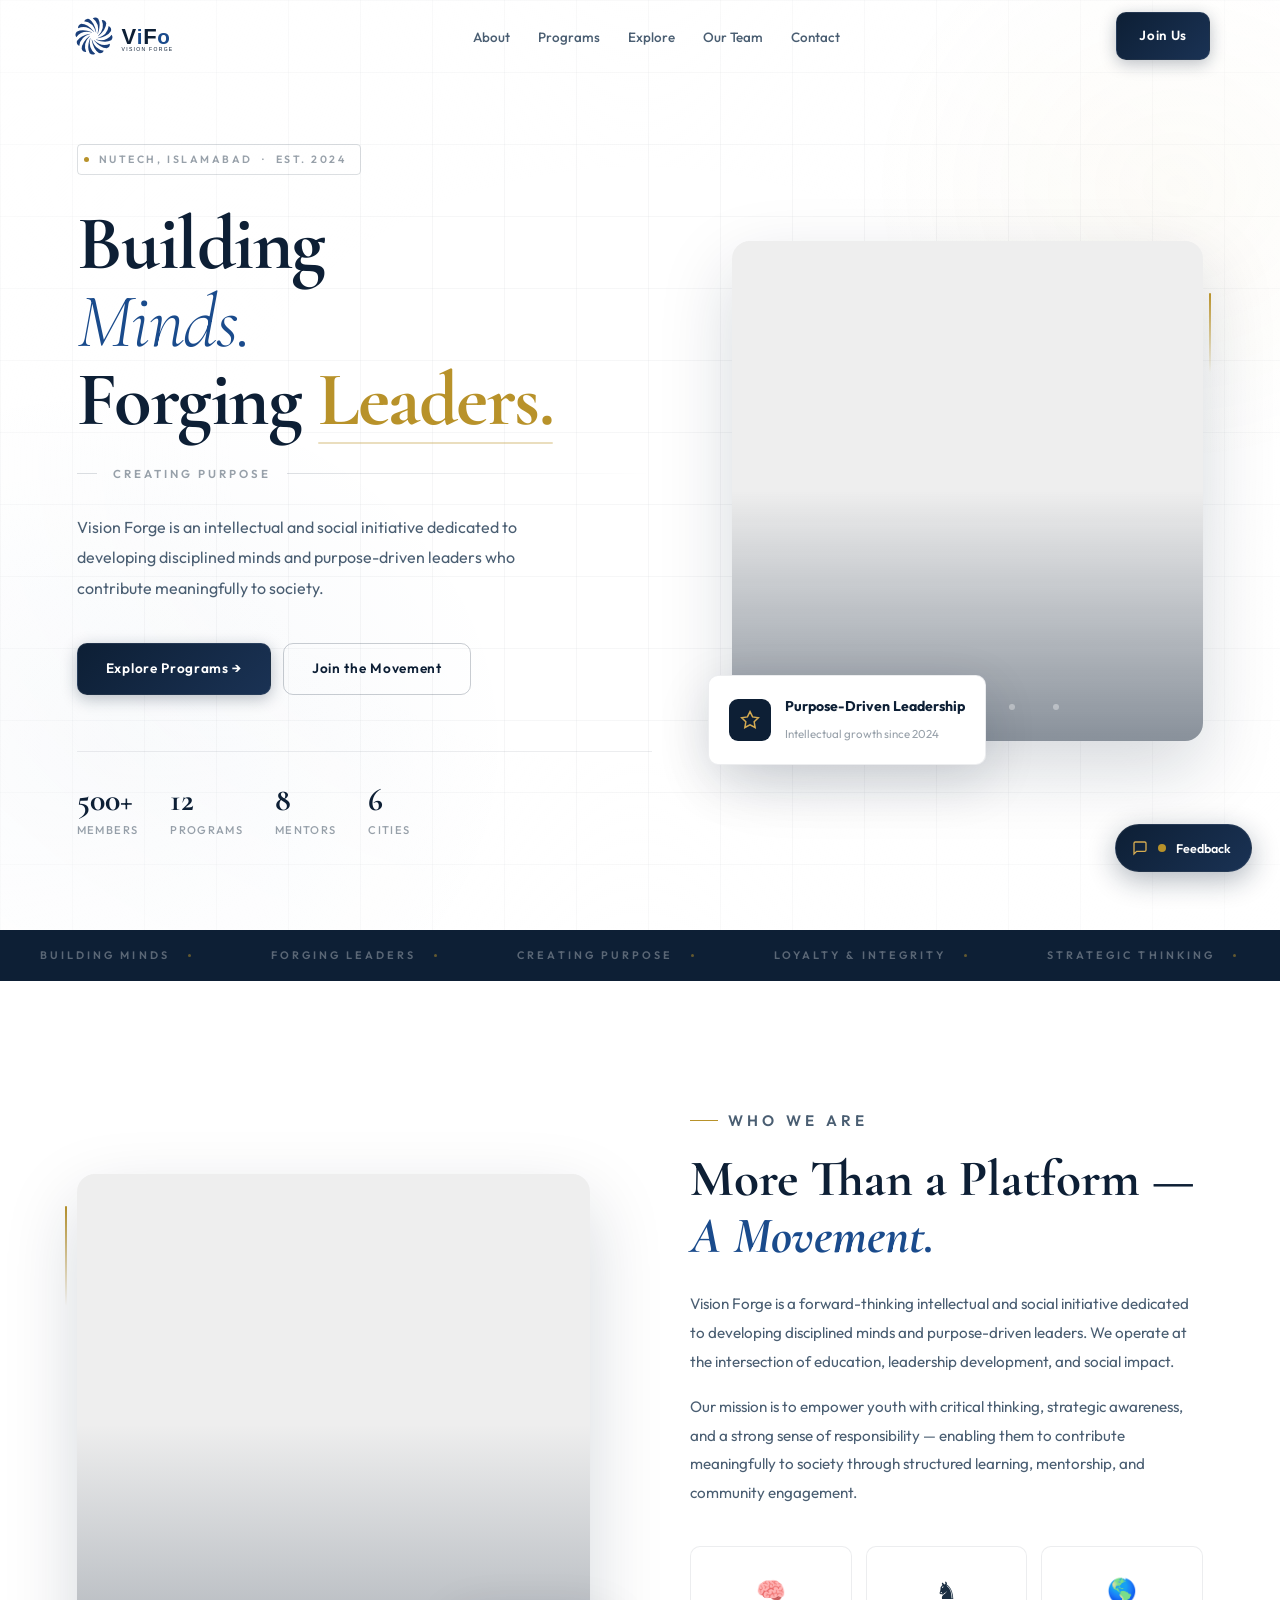
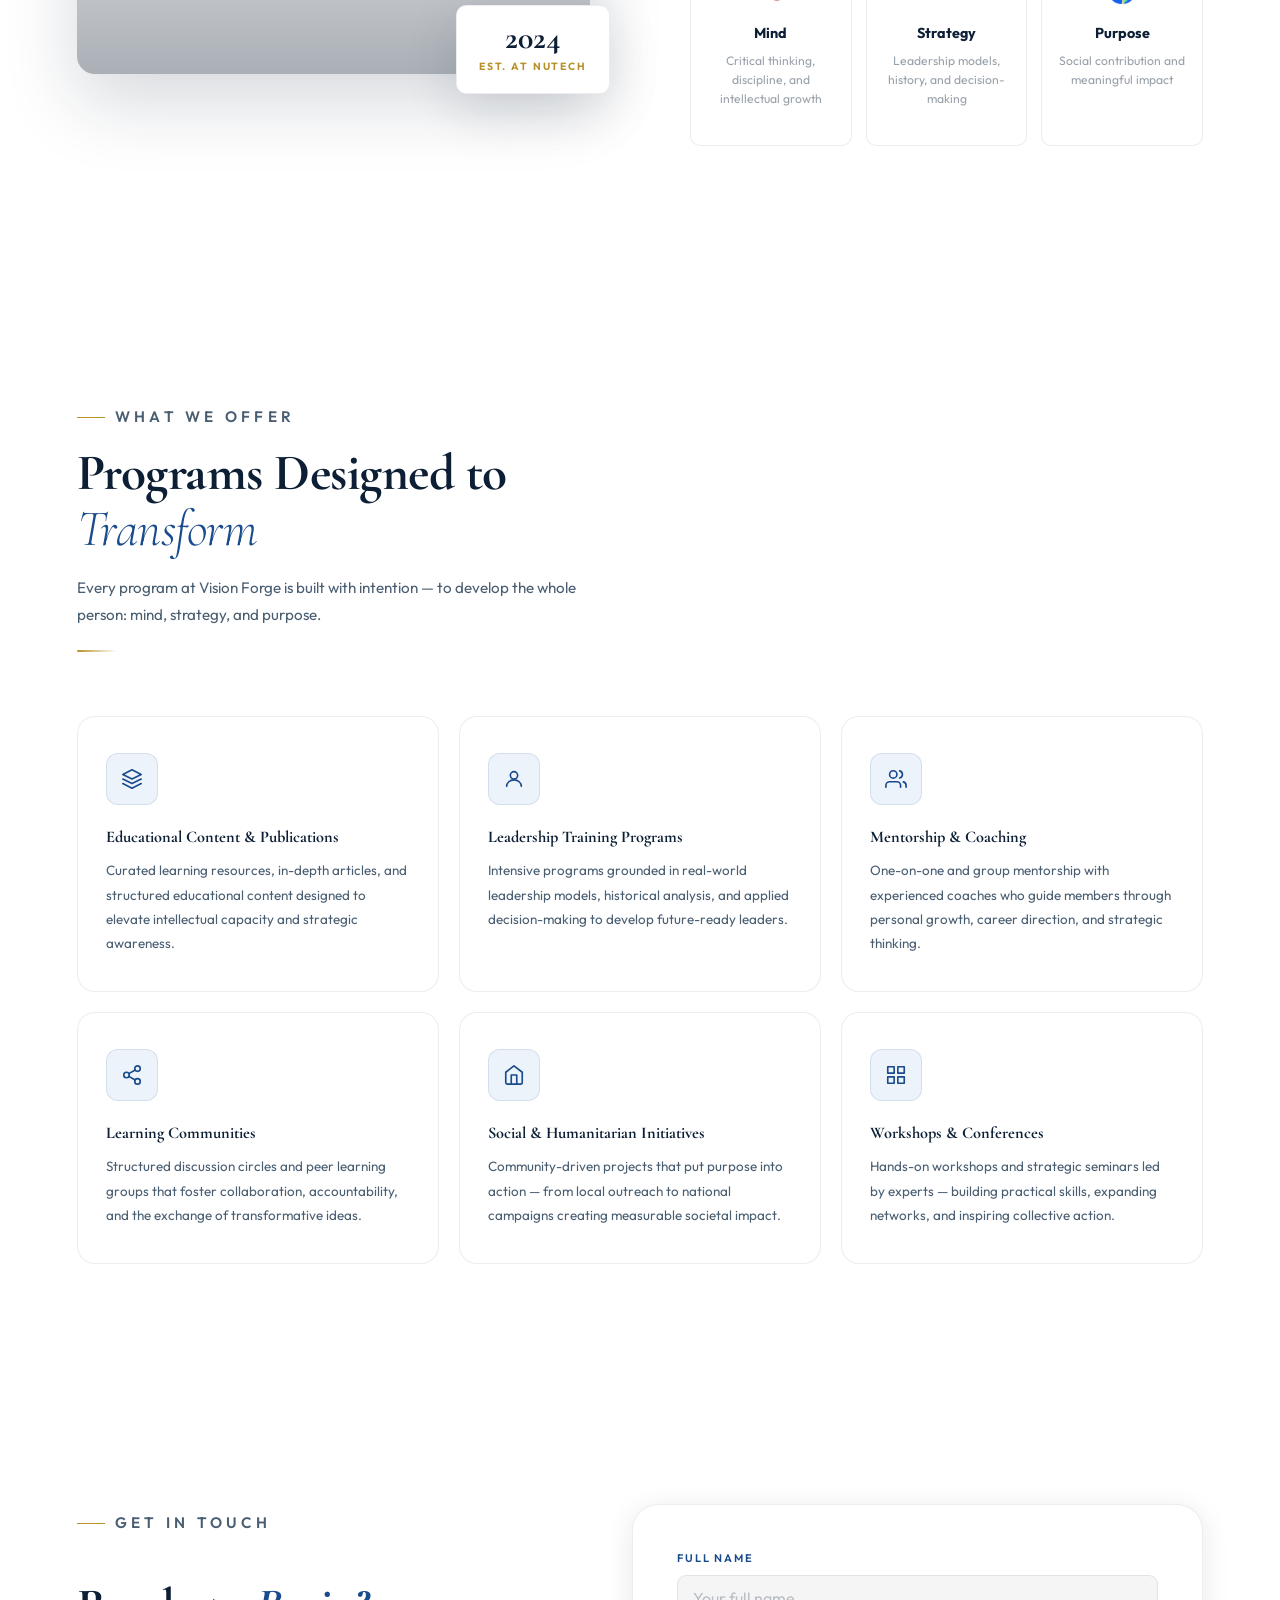
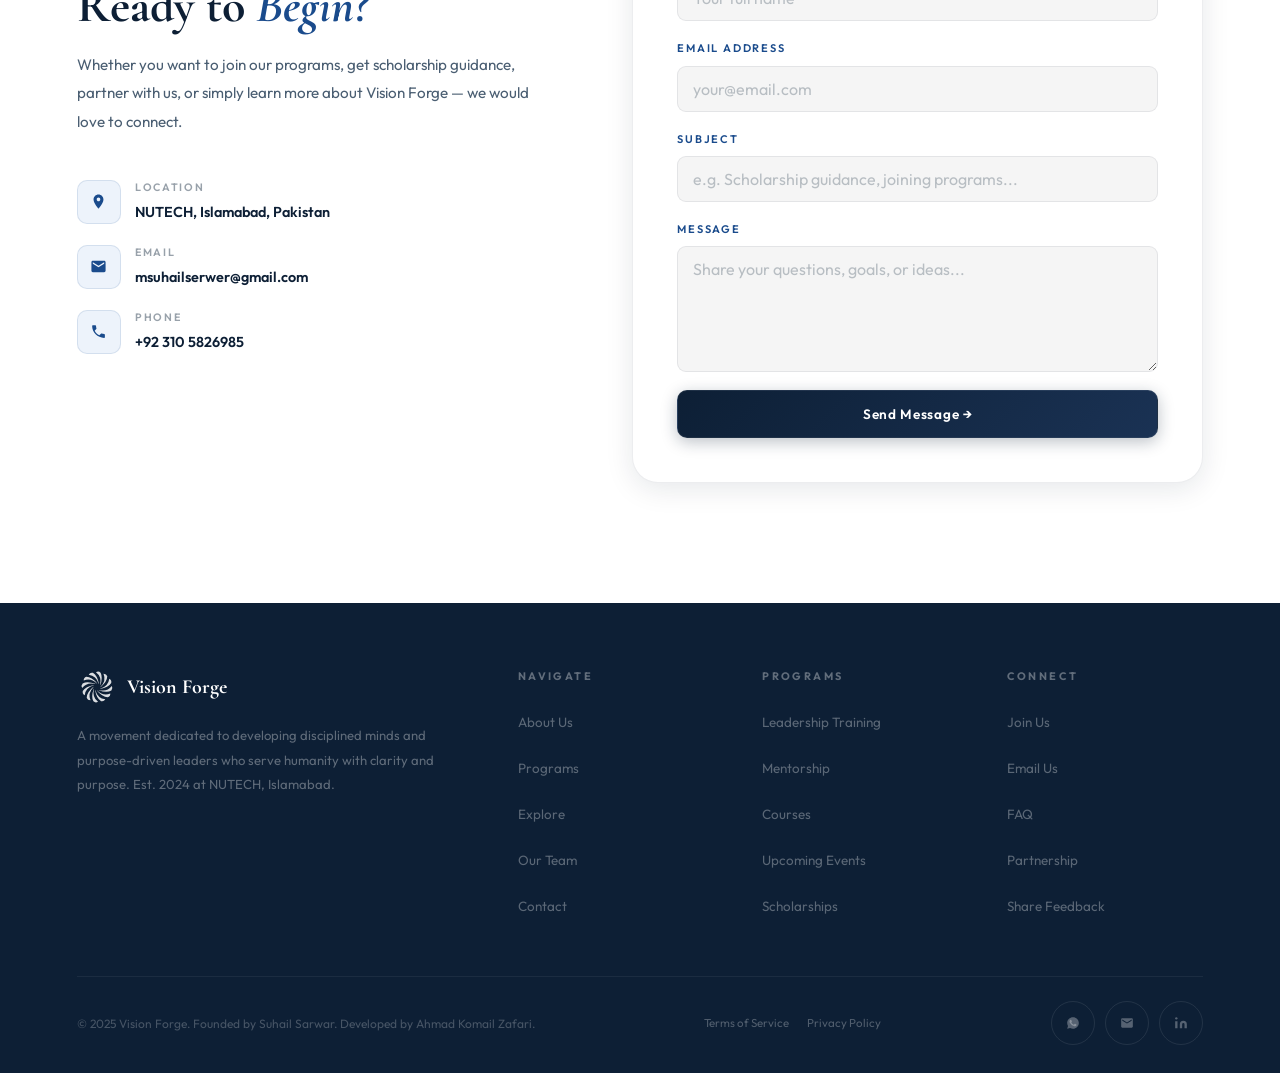
==== index.html @ d93ea4c4 "Update index.html" ====
<!DOCTYPE html>
<html lang="en">
<head>
  <meta charset="UTF-8"/>
  <meta name="color-scheme" content="light"/>
  <meta name="viewport" content="width=device-width, initial-scale=1.0, viewport-fit=cover"/>
  <title>Vision Forge — Building Minds • Forging Leaders • Creating Purpose</title>
  <meta name="description" content="Vision Forge is a forward-thinking intellectual and social initiative dedicated to developing disciplined minds and purpose-driven leaders."/>
  <link rel="preconnect" href="https://fonts.googleapis.com"/>
  <link rel="preconnect" href="https://fonts.gstatic.com" crossorigin/>
  <link rel="preconnect" href="https://images.unsplash.com"/>
  <!-- Async fonts: no longer render-blocking -->
  <link rel="preload" as="style" onload="this.onload=null;this.rel='stylesheet'" href="https://fonts.googleapis.com/css2?family=Cormorant+Garamond:ital,wght@0,300;0,400;0,600;0,700;1,300;1,400;1,600;1,700&family=Outfit:wght@300;400;500;600;700&family=Dancing+Script:wght@500;600;700&display=swap"/>
  <noscript><link rel="stylesheet" href="https://fonts.googleapis.com/css2?family=Cormorant+Garamond:ital,wght@0,300;0,400;0,600;0,700;1,300;1,400;1,600;1,700&family=Outfit:wght@300;400;500;600;700&family=Dancing+Script:wght@500;600;700&display=swap"/></noscript>
  <link rel="stylesheet" href="styles.css"/>

</head>
<body>

<!-- ══ NAVBAR ══ -->
<nav class="navbar" id="navbar" aria-label="Main navigation">
  <div class="container nav-inner">
    <a href="#" class="nav-logo" data-page="home" aria-label="Vision Forge Home"><span class="nav-logo-light"><img src="[data-uri]" alt="Vision Forge" style="height:48px;display:block"/></span><span class="nav-logo-dark"><img src="[data-uri]" alt="Vision Forge" style="height:48px;display:block"/></span></a>
    <ul class="nav-links" role="list">
      <li><a href="#" data-page="home" data-anchor="about">About</a></li>
      <li><a href="#" data-page="home" data-anchor="services">Programs</a></li>
      <li><a href="#" data-page="explore">Explore</a></li>
      <li><a href="#" data-page="team">Our Team</a></li>
      <li><a href="#" data-page="home" data-anchor="contact">Contact</a></li>
    </ul>
    <a href="login.html" class="btn btn-primary nav-cta">Join Us</a>
    <button class="nav-hamburger" id="hamburgerBtn" aria-label="Open navigation menu" aria-expanded="false" aria-controls="slidePanel">
      <span class="hbars" aria-hidden="true">
        <span class="hbar hbar-top"></span>
        <span class="hbar hbar-mid"></span>
        <span class="hbar hbar-bot"></span>
      </span>
    </button>
  </div>
</nav>

<!-- ══ SLIDE PANEL OVERLAY ══ -->
<div class="sp-overlay" id="spOverlay" aria-hidden="true"></div>

<!-- ══ SLIDE PANEL MENU ══ -->
<div class="slide-panel" id="slidePanel" role="dialog" aria-modal="true" aria-label="Navigation menu">
  <div class="sp-header">
    <span class="sp-logo">Vision Forge</span>
    <button class="sp-close" id="spCloseBtn" aria-label="Close menu">&#x2715;</button>
  </div>
  <nav class="sp-nav" aria-label="Mobile navigation">
    <div class="sp-section-label">Navigate</div>
    <a href="#" class="sp-link" data-page="home" data-anchor="about">
      <div class="sp-link-icon"><svg viewBox="0 0 24 24" width="17" height="17" fill="none" stroke="currentColor" stroke-width="1.8" stroke-linecap="round" stroke-linejoin="round"><circle cx="12" cy="8" r="4"/><path d="M4 20c0-4 3.6-7 8-7s8 3 8 7"/></svg></div>
      <div class="sp-link-text"><span class="sp-link-label">About</span><span class="sp-link-sub">Who we are</span></div>
    </a>
    <a href="#" class="sp-link" data-page="home" data-anchor="services">
      <div class="sp-link-icon"><svg viewBox="0 0 24 24" width="17" height="17" fill="none" stroke="currentColor" stroke-width="1.8" stroke-linecap="round" stroke-linejoin="round"><path d="M2 3h6a4 4 0 014 4v14a3 3 0 00-3-3H2z"/><path d="M22 3h-6a4 4 0 00-4 4v14a3 3 0 013-3h7z"/></svg></div>
      <div class="sp-link-text"><span class="sp-link-label">Programs</span><span class="sp-link-sub">Curriculum &amp; courses</span></div>
    </a>
    <a href="#" class="sp-link" data-page="explore">
      <div class="sp-link-icon"><svg viewBox="0 0 24 24" width="17" height="17" fill="none" stroke="currentColor" stroke-width="1.8" stroke-linecap="round" stroke-linejoin="round"><circle cx="12" cy="12" r="10"/><polygon points="16.24 7.76 14.12 14.12 7.76 16.24 9.88 9.88 16.24 7.76"/></svg></div>
      <div class="sp-link-text"><span class="sp-link-label">Explore</span><span class="sp-link-sub">Events, FAQ &amp; scholarships</span></div>
    </a>
    <a href="#" class="sp-link" data-page="team">
      <div class="sp-link-icon"><svg viewBox="0 0 24 24" width="17" height="17" fill="none" stroke="currentColor" stroke-width="1.8" stroke-linecap="round" stroke-linejoin="round"><path d="M17 21v-2a4 4 0 00-4-4H5a4 4 0 00-4 4v2"/><circle cx="9" cy="7" r="4"/><path d="M23 21v-2a4 4 0 00-3-3.87"/><path d="M16 3.13a4 4 0 010 7.75"/></svg></div>
      <div class="sp-link-text"><span class="sp-link-label">Our Team</span><span class="sp-link-sub">The people behind the mission</span></div>
    </a>
    <div class="sp-divider"></div>
    <div class="sp-section-label">Connect</div>
    <a href="#" class="sp-link" data-page="home" data-anchor="contact">
      <div class="sp-link-icon"><svg viewBox="0 0 24 24" width="17" height="17" fill="none" stroke="currentColor" stroke-width="1.8" stroke-linecap="round" stroke-linejoin="round"><path d="M20 4H4c-1.1 0-2 .9-2 2v12c0 1.1.9 2 2 2h16c1.1 0 2-.9 2-2V6c0-1.1-.9-2-2-2zm0 4l-8 5-8-5V6l8 5 8-5v2z"/></svg></div>
      <div class="sp-link-text"><span class="sp-link-label">Contact</span><span class="sp-link-sub">Get in touch</span></div>
    </a>
    <a href="https://wa.me/923105826985" target="_blank" rel="noopener" class="sp-link">
      <div class="sp-link-icon"><svg viewBox="0 0 24 24" width="17" height="17" fill="none" stroke="currentColor" stroke-width="1.8" stroke-linecap="round" stroke-linejoin="round"><path d="M21 11.5a8.38 8.38 0 01-.9 3.8 8.5 8.5 0 01-7.6 4.7 8.38 8.38 0 01-3.8-.9L3 21l1.9-5.7a8.38 8.38 0 01-.9-3.8 8.5 8.5 0 014.7-7.6 8.38 8.38 0 013.8-.9h.5a8.48 8.48 0 018 8v.5z"/></svg></div>
      <div class="sp-link-text"><span class="sp-link-label">WhatsApp</span><span class="sp-link-sub">Quick conversation</span></div>
    </a>
  </nav>
  <div class="sp-footer">
    <a href="login.html" class="sp-cta">Join Vision Forge &rarr;</a>
  </div>
</div>

<!-- ══ FEEDBACK FAB ══ -->
<button class="feedback-fab" id="feedbackFab" aria-label="Share feedback">
  <svg viewBox="0 0 24 24"><path d="M21 15a2 2 0 01-2 2H7l-4 4V5a2 2 0 012-2h14a2 2 0 012 2z"/></svg>
  <div class="feedback-fab-pulse"></div>
  <span class="fab-label">Feedback</span>
</button>

<!-- ══ FEEDBACK MODAL ══ -->
<div class="feedback-overlay" id="feedbackOverlay" role="dialog" aria-modal="true" aria-label="Feedback form">
  <div class="feedback-modal">
    <button class="feedback-modal-close" id="feedbackClose" aria-label="Close">&times;</button>
    <h3>Share Your <em>Thoughts</em></h3>
    <p>We genuinely value your feedback — it shapes how Vision Forge grows.</p>
    <div style="margin-bottom:20px;">
      <p style="font-size:0.67rem;font-weight:700;letter-spacing:0.16em;text-transform:uppercase;color:var(--ink);margin-bottom:10px;">Rate your experience</p>
      <div class="fb-stars" id="fbStars">
        <span class="fb-star" data-val="1">&#9733;</span>
        <span class="fb-star" data-val="2">&#9733;</span>
        <span class="fb-star" data-val="3">&#9733;</span>
        <span class="fb-star" data-val="4">&#9733;</span>
        <span class="fb-star" data-val="5">&#9733;</span>
      </div>
    </div>
    <div style="margin-bottom:20px;">
      <p style="font-size:0.67rem;font-weight:700;letter-spacing:0.16em;text-transform:uppercase;color:var(--ink);margin-bottom:10px;">Type of Feedback</p>
      <div class="fb-type-grid" id="fbTypeGrid">
        <button class="fb-type-btn" data-type="Suggestion">&#128161; Suggestion</button>
        <button class="fb-type-btn" data-type="Praise">&#128079; Praise</button>
        <button class="fb-type-btn" data-type="Issue">&#128295; Issue</button>
        <button class="fb-type-btn" data-type="Program">&#128218; Program</button>
        <button class="fb-type-btn" data-type="Content">&#9999; Content</button>
        <button class="fb-type-btn" data-type="Other">&#128172; Other</button>
      </div>
    </div>
    <form class="fb-form" id="feedbackForm" novalidate>
      <div class="form-group">
        <label for="fb-name">Your Name (optional)</label>
        <input id="fb-name" type="text" class="form-control" placeholder="Anonymous is fine too" autocomplete="name"/>
      </div>
      <div class="form-group">
        <label for="fb-message">Your Message <span style="color:#c94b4b">*</span></label>
        <textarea id="fb-message" class="form-control" rows="4" placeholder="Tell us what's on your mind..." required></textarea>
      </div>
      <button type="submit" class="btn btn-primary" style="width:100%;justify-content:center;">Send Feedback &rarr;</button>
    </form>
  </div>
</div>

<!-- ═══════════════════════════════════
     HOME PAGE
═══════════════════════════════════ -->
<div id="page-home" class="page-view page-active">

<section class="hero" id="hero">
  <div class="container">
    <div class="hero-inner">
      <div class="hero-left">
        <div class="hero-badge hero-stagger"><div class="hero-badge-dot"></div>NUTECH, Islamabad &nbsp;&middot;&nbsp; Est. 2024</div>
        <h1 class="hero-title hero-stagger">Building<br><em>Minds.</em><br>Forging <span class="gold-word">Leaders.</span></h1>
        <p class="hero-tagline hero-stagger">Creating Purpose</p>
        <p class="hero-desc hero-stagger">Vision Forge is an intellectual and social initiative dedicated to developing disciplined minds and purpose-driven leaders who contribute meaningfully to society.</p>
        <div class="hero-ctas hero-stagger">
          <a href="#" data-page="explore" class="btn btn-primary">Explore Programs &rarr;</a>
          <a href="login.html" class="btn btn-outline">Join the Movement</a>
        </div>
        <div class="hero-stats hero-stagger">
          <div class="h-stat"><div class="h-stat-num">500+</div><div class="h-stat-lbl">Members</div></div>
          <div class="h-stat"><div class="h-stat-num">12</div><div class="h-stat-lbl">Programs</div></div>
          <div class="h-stat"><div class="h-stat-num">8</div><div class="h-stat-lbl">Mentors</div></div>
          <div class="h-stat"><div class="h-stat-num">6</div><div class="h-stat-lbl">Cities</div></div>
        </div>
      </div>
      <div class="hero-right hero-stagger">
        <div class="hero-img-stack">
          <div class="hero-img-main" id="heroSlideshow">
            <div class="hero-slideshow-inner" id="heroSlideshowInner">
              <img class="hero-slide active"
                src="https://images.unsplash.com/photo-1524178232363-1fb2b075b655?w=800&q=80"
                srcset="https://images.unsplash.com/photo-1524178232363-1fb2b075b655?w=400&q=75 400w,
                        https://images.unsplash.com/photo-1524178232363-1fb2b075b655?w=800&q=80 800w"
                sizes="(max-width: 768px) 400px, 800px"
                alt="Students in a leadership session"
                loading="eager" fetchpriority="high" decoding="sync"
                width="800" height="534"
                crossorigin="anonymous" onerror="this.style.opacity='0'"/>
              <img class="hero-slide" data-src="https://images.unsplash.com/photo-1515187029135-18ee286d815b?w=800&q=80" alt="Collaborative workshop" loading="lazy" crossorigin="anonymous" onerror="this.style.opacity='0'"/>
              <img class="hero-slide" data-src="https://images.unsplash.com/photo-1491841550275-ad7854e35ca6?w=800&q=80" alt="Young leaders in discussion" loading="lazy" crossorigin="anonymous" onerror="this.style.opacity='0'"/>
              <img class="hero-slide" data-src="https://images.unsplash.com/photo-1552664730-d307ca884978?w=800&q=80" alt="Vision Forge mentorship session" loading="lazy" crossorigin="anonymous" onerror="this.style.opacity='0'"/>
              <img class="hero-slide" data-src="https://images.unsplash.com/photo-1503676260728-1c00da094a0b?w=800&q=80" alt="Education and learning" loading="lazy" crossorigin="anonymous" onerror="this.style.opacity='0'"/>
            </div>
            <div class="hero-slide-dots" id="heroSlideDots"></div>
          </div>
          <div class="hero-card-float">
            <div class="hero-card-icon"><svg viewBox="0 0 24 24"><path d="M12 2l3.09 6.26L22 9.27l-5 4.87 1.18 6.88L12 17.77l-6.18 3.25L7 14.14 2 9.27l6.91-1.01L12 2z"/></svg></div>
            <div class="hero-card-text"><strong>Purpose-Driven Leadership</strong><span>Intellectual growth since 2024</span></div>
          </div>
          <div class="hero-accent-line"></div>
        </div>
      </div>
    </div>
  </div>
</section>

<div class="marquee-strip" aria-hidden="true">
  <div class="marquee-track">
    <div class="marquee-item">Building Minds <span class="dot"></span></div>
    <div class="marquee-item">Forging Leaders <span class="dot"></span></div>
    <div class="marquee-item">Creating Purpose <span class="dot"></span></div>
    <div class="marquee-item">Loyalty &amp; Integrity <span class="dot"></span></div>
    <div class="marquee-item">Strategic Thinking <span class="dot"></span></div>
    <div class="marquee-item">Continuous Growth <span class="dot"></span></div>
    <div class="marquee-item">Service to Society <span class="dot"></span></div>
    <div class="marquee-item">Disciplined Execution <span class="dot"></span></div>
    <div class="marquee-item">Building Minds <span class="dot"></span></div>
    <div class="marquee-item">Forging Leaders <span class="dot"></span></div>
    <div class="marquee-item">Creating Purpose <span class="dot"></span></div>
    <div class="marquee-item">Loyalty &amp; Integrity <span class="dot"></span></div>
    <div class="marquee-item">Strategic Thinking <span class="dot"></span></div>
    <div class="marquee-item">Continuous Growth <span class="dot"></span></div>
    <div class="marquee-item">Service to Society <span class="dot"></span></div>
    <div class="marquee-item">Disciplined Execution <span class="dot"></span></div>
  </div>
</div>

<section id="about">
  <div class="container">
    <div class="about-grid">
      <div class="about-visual reveal">
        <div class="about-decorline"></div>
        <div class="about-img-frame">
          <img src="https://images.unsplash.com/photo-1522202176988-66273c2fd55f?w=800&q=80" alt="Vision Forge team" loading="lazy" crossorigin="anonymous" onerror="this.style.display='none'"/>
        </div>
        <div class="about-badge-wrap"><div class="about-badge-num">2024</div><div class="about-badge-lbl">Est. at NUTECH</div></div>
      </div>
      <div class="about-text">
        <p class="eyebrow reveal">Who We Are</p>
        <h2 class="reveal reveal-delay-1">More Than a Platform &mdash;<br><em>A Movement.</em></h2>
        <p class="reveal reveal-delay-2">Vision Forge is a forward-thinking intellectual and social initiative dedicated to developing disciplined minds and purpose-driven leaders. We operate at the intersection of education, leadership development, and social impact.</p>
        <p class="reveal reveal-delay-3">Our mission is to empower youth with critical thinking, strategic awareness, and a strong sense of responsibility &mdash; enabling them to contribute meaningfully to society through structured learning, mentorship, and community engagement.</p>
        <div class="pillars">
          <div class="pillar reveal reveal-delay-1"><div class="pillar-ico">&#129504;</div><h4>Mind</h4><p>Critical thinking, discipline, and intellectual growth</p></div>
          <div class="pillar reveal reveal-delay-2"><div class="pillar-ico">&#9822;</div><h4>Strategy</h4><p>Leadership models, history, and decision-making</p></div>
          <div class="pillar reveal reveal-delay-3"><div class="pillar-ico">&#127758;</div><h4>Purpose</h4><p>Social contribution and meaningful impact</p></div>
        </div>
      </div>
    </div>
  </div>
</section>

<section id="services">
  <div class="container">
    <div class="section-head">
      <p class="eyebrow reveal">What We Offer</p>
      <h2 class="reveal reveal-delay-1">Programs Designed to <em>Transform</em></h2>
      <p class="reveal reveal-delay-2">Every program at Vision Forge is built with intention &mdash; to develop the whole person: mind, strategy, and purpose.</p>
    </div>
    <div class="services-grid">
      <div class="service-card reveal"><div class="s-icon"><svg viewBox="0 0 24 24"><path d="M12 2L2 7l10 5 10-5-10-5z"/><path d="M2 17l10 5 10-5"/><path d="M2 12l10 5 10-5"/></svg></div><h3>Educational Content &amp; Publications</h3><p>Curated learning resources, in-depth articles, and structured educational content designed to elevate intellectual capacity and strategic awareness.</p></div>
      <div class="service-card reveal reveal-delay-1"><div class="s-icon"><svg viewBox="0 0 24 24"><circle cx="12" cy="8" r="4"/><path d="M4 20c0-4 3.6-7 8-7s8 3 8 7"/></svg></div><h3>Leadership Training Programs</h3><p>Intensive programs grounded in real-world leadership models, historical analysis, and applied decision-making to develop future-ready leaders.</p></div>
      <div class="service-card reveal reveal-delay-2"><div class="s-icon"><svg viewBox="0 0 24 24"><path d="M17 21v-2a4 4 0 00-4-4H5a4 4 0 00-4 4v2"/><circle cx="9" cy="7" r="4"/><path d="M23 21v-2a4 4 0 00-3-3.87"/><path d="M16 3.13a4 4 0 010 7.75"/></svg></div><h3>Mentorship &amp; Coaching</h3><p>One-on-one and group mentorship with experienced coaches who guide members through personal growth, career direction, and strategic thinking.</p></div>
      <div class="service-card reveal"><div class="s-icon"><svg viewBox="0 0 24 24"><circle cx="18" cy="5" r="3"/><circle cx="6" cy="12" r="3"/><circle cx="18" cy="19" r="3"/><line x1="8.59" y1="13.51" x2="15.42" y2="17.49"/><line x1="15.41" y1="6.51" x2="8.59" y2="10.49"/></svg></div><h3>Learning Communities</h3><p>Structured discussion circles and peer learning groups that foster collaboration, accountability, and the exchange of transformative ideas.</p></div>
      <div class="service-card reveal reveal-delay-1"><div class="s-icon"><svg viewBox="0 0 24 24"><path d="M3 9l9-7 9 7v11a2 2 0 01-2 2H5a2 2 0 01-2-2z"/><polyline points="9 22 9 12 15 12 15 22"/></svg></div><h3>Social &amp; Humanitarian Initiatives</h3><p>Community-driven projects that put purpose into action &mdash; from local outreach to national campaigns creating measurable societal impact.</p></div>
      <div class="service-card reveal reveal-delay-2"><div class="s-icon"><svg viewBox="0 0 24 24"><rect x="3" y="3" width="7" height="7"/><rect x="14" y="3" width="7" height="7"/><rect x="14" y="14" width="7" height="7"/><rect x="3" y="14" width="7" height="7"/></svg></div><h3>Workshops &amp; Conferences</h3><p>Hands-on workshops and strategic seminars led by experts &mdash; building practical skills, expanding networks, and inspiring collective action.</p></div>
    </div>
  </div>
</section>

<section id="contact">
  <div class="container">
    <div class="contact-grid">
      <div class="contact-info reveal">
        <p class="eyebrow">Get In Touch</p>
        <h2>Ready to <em>Begin?</em></h2>
        <p>Whether you want to join our programs, get scholarship guidance, partner with us, or simply learn more about Vision Forge &mdash; we would love to connect.</p>
        <div class="contact-details">
          <div class="c-detail"><div class="c-icon"><svg viewBox="0 0 24 24"><path d="M12 2C8.13 2 5 5.13 5 9c0 5.25 7 13 7 13s7-7.75 7-13c0-3.87-3.13-7-7-7zm0 9.5c-1.38 0-2.5-1.12-2.5-2.5s1.12-2.5 2.5-2.5 2.5 1.12 2.5 2.5-1.12 2.5-2.5 2.5z"/></svg></div><div class="c-detail-text"><span>Location</span><strong>NUTECH, Islamabad, Pakistan</strong></div></div>
          <div class="c-detail"><div class="c-icon"><svg viewBox="0 0 24 24"><path d="M20 4H4c-1.1 0-2 .9-2 2v12c0 1.1.9 2 2 2h16c1.1 0 2-.9 2-2V6c0-1.1-.9-2-2-2zm0 4l-8 5-8-5V6l8 5 8-5v2z"/></svg></div><div class="c-detail-text"><span>Email</span><strong>msuhailserwer@gmail.com</strong></div></div>
          <div class="c-detail"><div class="c-icon"><svg viewBox="0 0 24 24"><path d="M6.62 10.79c1.44 2.83 3.76 5.14 6.59 6.59l2.2-2.2c.27-.27.67-.36 1.02-.24 1.12.37 2.33.57 3.57.57.55 0 1 .45 1 1V20c0 .55-.45 1-1 1-9.39 0-17-7.61-17-17 0-.55.45-1 1-1h3.5c.55 0 1 .45 1 1 0 1.25.2 2.45.57 3.57.11.35.03.74-.25 1.02l-2.2 2.2z"/></svg></div><div class="c-detail-text"><span>Phone</span><strong>+92 310 5826985</strong></div></div>
        </div>
      </div>
      <div class="contact-form-wrap reveal reveal-delay-2">
        <form class="contact-form" data-vf novalidate>
          <div class="form-group"><label for="c-name">Full Name</label><input id="c-name" type="text" class="form-control" placeholder="Your full name" required autocomplete="name"/></div>
          <div class="form-group"><label for="c-email">Email Address</label><input id="c-email" type="email" class="form-control" placeholder="your@email.com" required autocomplete="email"/></div>
          <div class="form-group"><label for="c-subject">Subject</label><input id="c-subject" type="text" class="form-control" placeholder="e.g. Scholarship guidance, joining programs..."/></div>
          <div class="form-group"><label for="c-message">Message</label><textarea id="c-message" class="form-control" rows="5" placeholder="Share your questions, goals, or ideas..." required></textarea></div>
          <button type="submit" class="btn btn-primary" style="width:100%;justify-content:center;">Send Message &rarr;</button>
        </form>
      </div>
    </div>
  </div>
</section>
</div><!-- /page-home -->


<!-- ═══════════════════════════════════
     EXPLORE PAGE
═══════════════════════════════════ -->
<div id="page-explore" class="page-view">
  <div class="explore-hero">
    <div class="container explore-hero-inner">
      <button class="explore-back-btn" data-page="home">
        <svg viewBox="0 0 24 24"><path d="M19 12H5M12 5l-7 7 7 7"/></svg>
        Back to Home
      </button>
      <div class="explore-eyebrow"><span></span>Discover More<span></span></div>
      <h1>Explore <em>Vision Forge</em></h1>
      <p class="explore-hero-sub">Dive deeper into our numbers, programs, impact, upcoming events, scholarship guidance, member voices, and answers to your most common questions.</p>
      <nav class="explore-nav-grid" aria-label="Explore sections">
        <a href="#stats" class="explore-nav-card" data-anchor="stats"><div class="enc-icon"><svg viewBox="0 0 24 24"><polyline points="22 12 18 12 15 21 9 3 6 12 2 12"/></svg></div><div class="enc-label">Our Numbers</div><div class="enc-sub">Stats &amp; Impact</div></a>
        <a href="#courses" class="explore-nav-card" data-anchor="courses"><div class="enc-icon"><svg viewBox="0 0 24 24"><path d="M2 3h6a4 4 0 014 4v14a3 3 0 00-3-3H2z"/><path d="M22 3h-6a4 4 0 00-4 4v14a3 3 0 013-3h7z"/></svg></div><div class="enc-label">Programs</div><div class="enc-sub">Our Curriculum</div></a>
        <a href="#process" class="explore-nav-card" data-anchor="process"><div class="enc-icon"><svg viewBox="0 0 24 24"><circle cx="12" cy="12" r="10"/><polyline points="12 6 12 12 16 14"/></svg></div><div class="enc-label">Journey</div><div class="enc-sub">Your Path Forward</div></a>
        <a href="#portfolio" class="explore-nav-card" data-anchor="portfolio"><div class="enc-icon"><svg viewBox="0 0 24 24"><rect x="3" y="3" width="18" height="18" rx="2" ry="2"/><circle cx="8.5" cy="8.5" r="1.5"/><polyline points="21 15 16 10 5 21"/></svg></div><div class="enc-label">Impact</div><div class="enc-sub">Stories &amp; Results</div></a>
        <a href="#events" class="explore-nav-card" data-anchor="events"><div class="enc-icon"><svg viewBox="0 0 24 24"><rect x="3" y="4" width="18" height="18" rx="2" ry="2"/><line x1="16" y1="2" x2="16" y2="6"/><line x1="8" y1="2" x2="8" y2="6"/><line x1="3" y1="10" x2="21" y2="10"/></svg></div><div class="enc-label">Events</div><div class="enc-sub">Upcoming Gatherings</div></a>
        <a href="#testimonials" class="explore-nav-card" data-anchor="testimonials"><div class="enc-icon"><svg viewBox="0 0 24 24"><path d="M21 15a2 2 0 01-2 2H7l-4 4V5a2 2 0 012-2h14a2 2 0 012 2z"/></svg></div><div class="enc-label">Voices</div><div class="enc-sub">Member Stories</div></a>
        <a href="#faq" class="explore-nav-card" data-anchor="faq"><div class="enc-icon"><svg viewBox="0 0 24 24"><circle cx="12" cy="12" r="10"/><path d="M9.09 9a3 3 0 015.83 1c0 2-3 3-3 3"/><line x1="12" y1="17" x2="12.01" y2="17"/></svg></div><div class="enc-label">FAQ</div><div class="enc-sub">Common Questions</div></a>
        <a href="#scholarships" class="explore-nav-card" data-anchor="scholarships"><div class="enc-icon"><svg viewBox="0 0 24 24"><path d="M22 10v6M2 10l10-5 10 5-10 5z"/><path d="M6 12v5c3 3 9 3 12 0v-5"/></svg></div><div class="enc-label">Scholarships</div><div class="enc-sub">Funding Opportunities</div></a>
      </nav>
      <div class="explore-scroll-hint"><div class="scroll-line"></div><span>Scroll to Explore</span></div>
    </div>
  </div>

  <section id="stats">
    <div class="container">
      <div class="stats-grid">
        <div class="stat-item reveal"><div class="stat-num"><span class="counter" data-target="500" data-suffix="+">0</span></div><div class="stat-lbl">Members Empowered</div></div>
        <div class="stat-item reveal reveal-delay-1"><div class="stat-num"><span class="counter" data-target="12">0</span></div><div class="stat-lbl">Programs Launched</div></div>
        <div class="stat-item reveal reveal-delay-2"><div class="stat-num"><span class="counter" data-target="8">0</span></div><div class="stat-lbl">Mentors &amp; Coaches</div></div>
        <div class="stat-item reveal reveal-delay-3"><div class="stat-num"><span class="counter" data-target="6">0</span></div><div class="stat-lbl">Cities Reached</div></div>
      </div>
    </div>
  </section>

  <section id="courses" style="background:var(--white);">
    <div class="container">
      <div class="section-head">
        <p class="eyebrow reveal">Our Curriculum</p>
        <h2 class="reveal reveal-delay-1">Education That Goes <em>Beyond Information</em></h2>
        <p class="reveal reveal-delay-2">At Vision Forge, learning is not passive. Every program is built around active engagement, mentored growth, and real-world application.</p>
      </div>
      <div class="prog-description reveal reveal-delay-1">
        <div class="prog-desc-text">
          <p>Our curriculum draws from the best of both classical and modern thought &mdash; the strategic reasoning of great commanders and statesmen, the psychological discipline of Stoic philosophy, the rigour of contemporary leadership science, and the depth of the Islamic intellectual tradition.</p>
          <p>We do not simply deliver lectures or assign readings. Vision Forge members engage in structured discussion circles, work on live social projects, receive one-on-one mentorship, and are held accountable to the standards they set for themselves.</p>
          <p>Whether you are a student beginning your academic journey, a young professional seeking direction, or someone who simply wants to grow &mdash; our programs meet you where you are and take you further than you imagined.</p>
        </div>
        <div class="prog-desc-aside">
          <div class="prog-highlight">
            <span class="prog-highlight-ico">&#128218;</span>
            <h4>What We Cover</h4>
            <ul class="prog-highlight-list">
              <li>Leadership Theory &amp; Decision Frameworks</li>
              <li>Strategic Thinking &amp; Historical Analysis</li>
              <li>Communication, Rhetoric &amp; Persuasion</li>
              <li>Critical Thinking &amp; Intellectual Discipline</li>
              <li>Self-Command, Discipline &amp; Character</li>
              <li>Community Service &amp; Social Impact</li>
            </ul>
          </div>
        </div>
      </div>
      <div class="prog-pillars">
        <div class="prog-pillar reveal"><div class="prog-pillar-num">01</div><div class="prog-pillar-ico">&#129504;</div><h3>Mind &amp; Intellect</h3><p>We sharpen critical thinking through rigorous reading programs, Socratic discussion circles, and deep exposure to history's greatest intellectual traditions.</p></div>
        <div class="prog-pillar reveal reveal-delay-1"><div class="prog-pillar-num">02</div><div class="prog-pillar-ico">&#9822;</div><h3>Strategy &amp; Leadership</h3><p>From battlefield strategy to modern organisational leadership &mdash; we study how great decisions are made under pressure and build teams that navigate uncertainty.</p></div>
        <div class="prog-pillar reveal reveal-delay-2"><div class="prog-pillar-num">03</div><div class="prog-pillar-ico">&#127758;</div><h3>Purpose &amp; Service</h3><p>Leadership without direction is dangerous. We cultivate a deep sense of responsibility &mdash; to family, community, and nation &mdash; through real-world service initiatives.</p></div>
      </div>
      <div class="prog-cta reveal">
        <p>Interested in our programs?</p>
        <a href="#" data-page="home" data-anchor="contact" class="btn btn-primary">Enquire Now &rarr;</a>
        <a href="https://wa.me/923105826985?text=Hi%20Vision%20Forge!%20I%27d%20like%20to%20learn%20about%20your%20programs." target="_blank" rel="noopener" class="btn btn-outline">WhatsApp Us</a>
      </div>
    </div>
  </section>

  <section id="process">
    <div class="container">
      <div class="section-head centered">
        <p class="eyebrow reveal">The Journey</p>
        <h2 class="reveal reveal-delay-1">Your Path to <em>Purposeful Leadership</em></h2>
      </div>
      <div class="process-steps">
        <div class="process-line" aria-hidden="true"></div>
        <div class="process-step reveal"><div class="step-circle">01</div><h3>Join the Community</h3><p>Sign up and gain immediate access to our growing network of learners, thinkers, and aspiring leaders from across the region.</p></div>
        <div class="process-step reveal reveal-delay-1"><div class="step-circle">02</div><h3>Learn &amp; Grow</h3><p>Engage with curated educational content, leadership frameworks, and interactive workshops crafted by expert mentors.</p></div>
        <div class="process-step reveal reveal-delay-2"><div class="step-circle">03</div><h3>Lead with Purpose</h3><p>Apply your knowledge through real-world projects, mentorship roles, and community initiatives that create tangible impact.</p></div>
        <div class="process-step reveal reveal-delay-3"><div class="step-circle">04</div><h3>Forge Your Legacy</h3><p>Emerge as a disciplined, purpose-driven leader ready to serve society with clarity, vision, and unwavering commitment.</p></div>
      </div>
    </div>
  </section>

  <section id="portfolio">
    <div class="container">
      <div class="section-head">
        <p class="eyebrow reveal">Our Impact</p>
        <h2 class="reveal reveal-delay-1">Stories of <em>Transformation</em></h2>
        <p class="reveal reveal-delay-2">From classroom circles to community campaigns &mdash; real initiatives, real people, real change.</p>
      </div>
      <div class="portfolio-grid">
        <div class="portfolio-item reveal"><img src="https://images.unsplash.com/photo-1540575467063-178a50c2df87?w=900&q=80" alt="Leadership workshop" loading="lazy" crossorigin="anonymous" onerror="this.style.display='none'"/><div class="portfolio-overlay"><span class="tag">Workshop</span><h3>Strategic Leadership Bootcamp &mdash; Islamabad</h3></div></div>
        <div class="portfolio-item reveal reveal-delay-1"><img src="https://images.unsplash.com/photo-1529156069898-49953e39b3ac?w=500&q=80" alt="Mentorship program" loading="lazy" crossorigin="anonymous" onerror="this.style.display='none'"/><div class="portfolio-overlay"><span class="tag">Mentorship</span><h3>Youth Mentorship Program</h3></div></div>
        <div class="portfolio-item reveal reveal-delay-2"><img src="https://images.unsplash.com/photo-1559027615-cd4628902d4a?w=500&q=80" alt="Community service" loading="lazy" crossorigin="anonymous" onerror="this.style.display='none'"/><div class="portfolio-overlay"><span class="tag">Initiative</span><h3>Community Service Drive</h3></div></div>
        <div class="portfolio-item reveal reveal-delay-1"><img src="https://images.unsplash.com/photo-1524178232363-1fb2b075b655?w=500&q=80" alt="Knowledge summit" loading="lazy" crossorigin="anonymous" onerror="this.style.display='none'"/><div class="portfolio-overlay"><span class="tag">Conference</span><h3>Annual Knowledge Summit</h3></div></div>
        <div class="portfolio-item reveal reveal-delay-2"><img src="https://images.unsplash.com/photo-1481627834876-b7833e8f5570?w=500&q=80" alt="Learning circles" loading="lazy" crossorigin="anonymous" onerror="this.style.display='none'"/><div class="portfolio-overlay"><span class="tag">Learning</span><h3>Discussion Circles Launch</h3></div></div>
      </div>
    </div>
  </section>

  <section id="events" style="background:var(--white);">
    <div class="container">
      <div class="section-head">
        <p class="eyebrow reveal">Upcoming Events</p>
        <h2 class="reveal reveal-delay-1">Mark Your <em>Calendar</em></h2>
        <p class="reveal reveal-delay-2">Join us for transformative gatherings &mdash; designed to inspire growth and forge meaningful connections.</p>
      </div>
      <div class="events-grid">
        <div class="event-card reveal">
          <div class="event-date-block"><span class="event-month">JUL</span><span class="event-day">15</span><span class="event-year">2025</span></div>
          <div class="event-body">
            <div class="event-tags"><span class="event-tag-pill">Workshop</span><span class="event-tag-pill event-tag-open">Open to All</span></div>
            <h3>Strategic Leadership Intensive</h3>
            <p>A full-day immersive workshop covering advanced leadership frameworks, decision-making under uncertainty, and team dynamics for modern challenges.</p>
            <div class="event-details">
              <div class="event-detail-row"><svg viewBox="0 0 24 24"><path d="M12 2C8.13 2 5 5.13 5 9c0 5.25 7 13 7 13s7-7.75 7-13c0-3.87-3.13-7-7-7zm0 9.5c-1.38 0-2.5-1.12-2.5-2.5s1.12-2.5 2.5-2.5 2.5 1.12 2.5 2.5-1.12 2.5-2.5 2.5z"/></svg>NUTECH Auditorium, Islamabad</div>
              <div class="event-detail-row"><svg viewBox="0 0 24 24"><circle cx="12" cy="12" r="10"/><polyline points="12 6 12 12 16 14"/></svg>9:00 AM &ndash; 5:00 PM PKT</div>
              <div class="event-detail-row"><svg viewBox="0 0 24 24"><path d="M17 21v-2a4 4 0 00-4-4H5a4 4 0 00-4 4v2"/><circle cx="9" cy="7" r="4"/><path d="M23 21v-2a4 4 0 00-3-3.87"/><path d="M16 3.13a4 4 0 010 7.75"/></svg>Limited to 60 participants</div>
            </div>
            <a href="#" data-page="home" data-anchor="contact" class="btn btn-primary">Reserve Your Seat &rarr;</a>
          </div>
        </div>
      </div>
    </div>
  </section>

  <section id="testimonials">
    <div class="container">
      <div class="section-head centered">
        <p class="eyebrow reveal">Voices</p>
        <h2 class="reveal reveal-delay-1">What Our <em>Members Say</em></h2>
      </div>
      <div class="testimonials-wrapper reveal reveal-delay-2">
        <div class="testimonials-track" id="testimonialsTrack">
          <div class="testimonial-slide"><div class="testimonial-card"><div class="t-quote-mark">&ldquo;</div><p class="testimonial-quote">Vision Forge didn't just teach me leadership theory &mdash; it challenged me to become the person I always knew I could be. The mentorship and community here are unlike anything I've experienced before.</p><div class="testimonial-author"><div class="t-avatar"><img src="https://images.unsplash.com/photo-1507003211169-0a1dd7228f2d?w=100&q=80" alt="Ahmed Raza" loading="lazy"/></div><div class="t-info"><h4>Ahmed Raza</h4><p>Engineering Student, NUTECH</p></div></div></div></div>
          <div class="testimonial-slide"><div class="testimonial-card"><div class="t-quote-mark">&ldquo;</div><p class="testimonial-quote">The discussion circles gave me a space to think critically and speak fearlessly. I've grown more in six months here than in years of formal education. This is where minds are truly built.</p><div class="testimonial-author"><div class="t-avatar"><img src="https://images.unsplash.com/photo-1494790108377-be9c29b29330?w=100&q=80" alt="Sara Mahmood" loading="lazy"/></div><div class="t-info"><h4>Sara Mahmood</h4><p>Young Professional, Islamabad</p></div></div></div></div>
          <div class="testimonial-slide"><div class="testimonial-card"><div class="t-quote-mark">&ldquo;</div><p class="testimonial-quote">The strategic thinking frameworks I gained here transformed how I approach every decision in my career and personal life. Vision Forge sets you apart from the crowd.</p><div class="testimonial-author"><div class="t-avatar"><img src="https://images.unsplash.com/photo-1500648767791-00dcc994a43e?w=100&q=80" alt="Bilal Khan" loading="lazy"/></div><div class="t-info"><h4>Bilal Khan</h4><p>Graduate Researcher</p></div></div></div></div>
        </div>
        <div class="t-controls">
          <button class="t-btn t-prev" aria-label="Previous testimonial">&#8592;</button>
          <div class="testimonial-dots" id="testimonialDots" role="tablist"></div>
          <button class="t-btn t-next" aria-label="Next testimonial">&#8594;</button>
        </div>
      </div>
    </div>
  </section>

  <section id="faq" style="background:var(--ivory);">
    <div class="container">
      <div class="section-head centered">
        <p class="eyebrow reveal">FAQ</p>
        <h2 class="reveal reveal-delay-1">Common <em>Questions</em></h2>
      </div>
      <div class="faq-list">
        <div class="faq-item reveal"><button class="faq-question">Who is Vision Forge for? <span class="faq-chevron">&#8964;</span></button><div class="faq-answer"><div class="faq-answer-inner">Vision Forge is designed for students, young professionals, thinkers, and individuals seeking growth, direction, and purpose. If you are committed to developing yourself intellectually and serving your community, you belong here.</div></div></div>
        <div class="faq-item reveal reveal-delay-1"><button class="faq-question">Is Vision Forge free to join? <span class="faq-chevron">&#8964;</span></button><div class="faq-answer"><div class="faq-answer-inner">Core membership and access to our learning communities is free. Certain intensive programs, workshops, and conferences may have associated costs, which are kept minimal to ensure accessibility for all members.</div></div></div>
        <div class="faq-item reveal reveal-delay-2"><button class="faq-question">How does the mentorship program work? <span class="faq-chevron">&#8964;</span></button><div class="faq-answer"><div class="faq-answer-inner">After joining, members are matched with mentors based on their goals and interests. Mentorship includes regular sessions, goal-setting, accountability check-ins, and access to our mentor network's broader expertise.</div></div></div>
        <div class="faq-item reveal reveal-delay-3"><button class="faq-question">Can I participate remotely? <span class="faq-chevron">&#8964;</span></button><div class="faq-answer"><div class="faq-answer-inner">Yes. A significant portion of Vision Forge's programs, discussions, and educational content is available online. We are building a digital platform to serve members across Pakistan and, in the long term, globally.</div></div></div>
        <div class="faq-item reveal"><button class="faq-question">What makes Vision Forge different? <span class="faq-chevron">&#8964;</span></button><div class="faq-answer"><div class="faq-answer-inner">Vision Forge is not just an organisation &mdash; it is a philosophy of disciplined growth. Our focus on mind, strategy, and purpose &mdash; combined with rigorous mentorship, intellectual rigour, and genuine community service &mdash; sets us apart from conventional youth platforms.</div></div></div>
      </div>
    </div>
  </section>

  <section id="scholarships" style="background:var(--white);">
    <div class="container">
      <div class="sch-intro">
        <p class="eyebrow reveal">Scholarship Support</p>
        <h2 class="reveal reveal-delay-1">We Help You <em>Fund</em><br>Your Education</h2>
        <p class="reveal reveal-delay-2">Navigating the scholarship landscape is one of the most overwhelming challenges a student can face. Vision Forge exists to remove that confusion entirely &mdash; we research, curate, and explain the best available opportunities, then walk with you through every step.</p>
        <div class="sch-notice reveal reveal-delay-3">
          <svg viewBox="0 0 24 24"><circle cx="12" cy="12" r="10"/><line x1="12" y1="8" x2="12" y2="12"/><line x1="12" y1="16" x2="12.01" y2="16"/></svg>
          <span><strong>Please note:</strong> Vision Forge does not award scholarships directly. We are a dedicated guidance partner &mdash; providing verified links to official scholarship portals, explaining requirements clearly, and helping you prepare a competitive application from start to submission.</span>
        </div>
      </div>
      <div class="sch-what-we-do reveal reveal-delay-1">
        <div class="sch-wwd-text">
          <h3>What Vision Forge <em>Provides</em></h3>
          <p>We maintain an actively updated directory of verified scholarship opportunities &mdash; spanning government-funded programs through HEC and PEEF, need-based grants through Ehsaas, and prestigious international fellowships such as Fulbright, Chevening, DAAD, and institutional scholarships at universities across Turkey, China, Malaysia, and the United Kingdom.</p>
          <p>When you reach out to us, we do not send a generic list and leave you on your own. We sit with you, understand your academic background and long-term ambitions, and match you with the opportunities that suit your specific profile.</p>
        </div>
        <div class="sch-wwd-types">
          <div class="sch-type-item"><div class="sch-type-dot sch-type-dot-gold"></div><div><h4>Merit-Based Scholarships</h4><p>Full and partial funding for outstanding students at national and international universities.</p></div></div>
          <div class="sch-type-item"><div class="sch-type-dot sch-type-dot-blue"></div><div><h4>Need-Based Grants &amp; Government Aid</h4><p>Programs through HEC, PEEF, and Ehsaas designed for students who demonstrate financial need.</p></div></div>
          <div class="sch-type-item"><div class="sch-type-dot sch-type-dot-green"></div><div><h4>International Fellowships</h4><p>Competitive programs like Fulbright, Chevening, and DAAD for exceptional candidates.</p></div></div>
        </div>
      </div>
      <div class="sch-guidance-strip reveal">
        <div class="sch-guidance-left">
          <h3>How Vision Forge<br><em>Guides You</em></h3>
          <p>From identifying the right opportunity to submitting a polished final application &mdash; we are with you at every stage, at no cost.</p>
          <a href="https://wa.me/923105826985?text=Hi%20Vision%20Forge!%20I%20need%20scholarship%20guidance." target="_blank" rel="noopener" class="btn btn-gold" style="margin-top:28px;">Get Free Guidance &rarr;</a>
        </div>
        <div class="sch-steps">
          <div class="sch-step"><div class="sch-step-num">01</div><div class="sch-step-text"><h4>Share Your Profile</h4><p>Tell us your academic background, aspirations, and circumstances.</p></div></div>
          <div class="sch-step"><div class="sch-step-num">02</div><div class="sch-step-text"><h4>Receive Curated Opportunities</h4><p>We share verified official links matched precisely to your profile.</p></div></div>
          <div class="sch-step"><div class="sch-step-num">03</div><div class="sch-step-text"><h4>Understand Every Requirement</h4><p>We explain eligibility criteria, documents, and deadlines in plain language.</p></div></div>
          <div class="sch-step"><div class="sch-step-num">04</div><div class="sch-step-text"><h4>Apply with Confidence</h4><p>We review your SOP, CV, and complete application before submission.</p></div></div>
        </div>
      </div>
    </div>
  </section>
</div><!-- /page-explore -->


<!-- ═══════════════════════════════════
     TEAM PAGE
═══════════════════════════════════ -->
<div id="page-team" class="page-view">
  <div class="team-hero">
    <div class="container team-hero-inner">
      <button class="explore-back-btn" data-page="home">
        <svg viewBox="0 0 24 24"><path d="M19 12H5M12 5l-7 7 7 7"/></svg>
        Back to Home
      </button>
      <div class="explore-eyebrow"><span></span>The People Behind the Mission<span></span></div>
      <h1>Meet the <em>Team</em></h1>
      <p class="team-hero-sub">Vision Forge is powered by a dedicated group of thinkers, leaders, and builders who share one mission &mdash; developing the next generation of purposeful leaders.</p>
    </div>
  </div>

  <section class="team-section">
    <div class="team-mosaic">
      <div class="tmc">
        <div class="tmc-photo"><img src="Images/Suhail.jpeg" alt="Suhail Sarwar" loading="lazy"/></div>
        <div class="tmc-info" style="background:#e8d5a0;color:#1a1200;">
          <div><div class="tmc-badge" style="color:#7a5800;border-color:#7a5800;">&#11088; Founder</div><h3 class="tmc-name" style="color:#1a1200;">Suhail Sarwar</h3><p class="tmc-role" style="color:#8a6a00;">Founder &amp; President</p><p class="tmc-bio" style="color:#3a2800;">Visionary founder of Vision Forge, dedicated to building Pakistan's next generation of disciplined, purpose-driven leaders from the ground up.</p></div>
          <div class="tmc-bottom"><div class="tmc-socials"><a href="mailto:msuhailserwer@gmail.com" class="tmc-sl" style="color:#1a1200;">Email</a><a href="#" class="tmc-sl" style="color:#1a1200;">LinkedIn</a><a href="#" class="tmc-sl" style="color:#1a1200;">Twitter</a></div><div class="tmc-sig" style="color:#1a1200;">Suhail</div></div>
        </div>
      </div>
      <div class="tmc">
        <div class="tmc-photo"><img src="Images/Komail.jpg" alt="Ahmad Komail Zafari" loading="lazy" crossorigin="anonymous"/></div>
        <div class="tmc-info" style="background:#1e1e2e;color:#fff;">
          <div><div class="tmc-badge" style="color:#d4ab52;border-color:#d4ab52;">&#9000; Developer</div><h3 class="tmc-name" style="color:#fff;">Ahmad Komail<br>Zafari</h3><p class="tmc-role" style="color:#7c9ef7;">Lead Web Developer</p><p class="tmc-bio" style="color:rgba(255,255,255,0.72);">Architects and develops Vision Forge's digital ecosystem &mdash; building polished, high-performance interfaces that bring the movement's mission to life.</p></div>
          <div class="tmc-bottom"><div class="tmc-socials"><a href="#" class="tmc-sl" style="color:#fff;">GitHub</a><a href="#" class="tmc-sl" style="color:#fff;">LinkedIn</a></div><div class="tmc-sig" style="color:#7c9ef7;opacity:0.7;">Ahmad</div></div>
        </div>
      </div>
      <div class="tmc">
        <div class="tmc-photo"><img src="Images/Mujtaba .jpeg" alt="Mujtaba Shaistah" style="width:100%;height:100%;object-fit:cover;object-position:top;"/></div>
        <div class="tmc-info" style="background:#9cccc8;color:#0a2422;">
          <div><h3 class="tmc-name" style="color:#0a2422;">Mujtaba Shaistah</h3><p class="tmc-role" style="color:#1a6e6a;">Media & Journalism</p><p class="tmc-bio" style="color:#1a3a38;">B.A. in Journalism from Moscow State University, originally from Samangan, Afghanistan. Brings international media perspective and cross-cultural communication to Vision Forge's outreach.</p></div>
          <div class="tmc-bottom"><div class="tmc-socials"></div><div class="tmc-sig" style="color:#0a2422;">Mujtaba</div></div>
        </div>
      </div>
      <div class="tmc">
        <div class="tmc-photo"><img src="Images/Maryam .jpeg" alt="Maryam Qadis" style="width:100%;height:100%;object-fit:cover;object-position:top;"/></div>
        <div class="tmc-info" style="background:#b2c89e;color:#122010;">
          <div><h3 class="tmc-name" style="color:#122010;">Maryam Qadis</h3><p class="tmc-role" style="color:#3a6a28;">Legal Advisor</p><p class="tmc-bio" style="color:#243820;">LL.B. graduate from Faryab, Afghanistan, currently based in Tehran. Brings cross-cultural legal insight and a deep commitment to justice and purpose-driven leadership.</p></div>
          <div class="tmc-bottom"><div class="tmc-socials"><a href="mailto:qadismaryam@gmail.com" class="tmc-sl" style="color:#122010;">Email</a></div><div class="tmc-sig" style="color:#122010;">Maryam</div></div>
        </div>
      </div>
      <div class="tmc">
        <div class="tmc-photo"><img src="Images/karimi.jpeg" alt="Obeidrahman Karimi" style="width:100%;height:100%;object-fit:cover;object-position:top;"/></div>
        <div class="tmc-info" style="background:#1a3a5c;color:#fff;">
          <div><h3 class="tmc-name" style="color:#fff;">Obeidrahman Karimi</h3><p class="tmc-role" style="color:#d4ab52;">History & Cultural Affairs</p><p class="tmc-bio" style="color:rgba(255,255,255,0.72);">B.A. in History from Kabul University, originally from Sarpul, Afghanistan. Brings deep historical perspective and cultural insight to Vision Forge's mission of purpose-driven leadership.</p></div>
          <div class="tmc-bottom"><div class="tmc-socials"><a href="mailto:Obeidrahmankarimi415@gmail.com" class="tmc-sl" style="color:#fff;">Email</a></div><div class="tmc-sig" style="color:#d4ab52;opacity:0.55;">Obeid</div></div>
        </div>
      </div>
      <div class="tmc">
        <div class="tmc-photo"><img src="Images/Rahimi.jpg" alt="Habib Rahman Rahimi" style="width:100%;height:100%;object-fit:cover;object-position:top;"/></div>
        <div class="tmc-info" style="background:#b86a50;color:#fff;">
          <div><h3 class="tmc-name" style="color:#fff;">Habib Rahman Rahimi</h3><p class="tmc-role" style="color:rgba(255,230,200,0.9);">Economics & Research</p><p class="tmc-bio" style="color:rgba(255,255,255,0.72);">B.A. in Economics, originally from Mazar-e-Sharif, Afghanistan. Brings analytical thinking and economic insight to Vision Forge's research and strategic initiatives.</p></div>
          <div class="tmc-bottom"><div class="tmc-socials"></div><div class="tmc-sig" style="color:#fff;opacity:0.45;">Habib</div></div>
        </div>
      </div>
      <div class="tmc">
        <div class="tmc-photo"><img src="Images/Fatima.jpeg" alt="Fatima Maqsudy" loading="lazy" style="width:100%;height:100%;object-fit:cover;object-position:top;"/></div>
        <div class="tmc-info" style="background:#6a8258;color:#fff;">
          <div><h3 class="tmc-name" style="color:#fff;">Fatima Maqsudy</h3><p class="tmc-role" style="color:rgba(220,255,190,0.85);">Events &amp; Operations</p><p class="tmc-bio" style="color:rgba(255,255,255,0.72);">High school graduate from Herat, Afghanistan. Orchestrates impactful events and workshops that bring the Vision Forge community together for growth and collective inspiration.</p></div>
          <div class="tmc-bottom"><div class="tmc-socials"></div><div class="tmc-sig" style="color:#fff;opacity:0.45;">Fatima</div></div>
        </div>
      </div>
      <div class="tmc">
        <div class="tmc-photo"><img src="Images/Habibullah.jpg" alt="Habibullah Naji" loading="lazy" style="width:100%;height:100%;object-fit:cover;object-position:top;"/></div>
        <div class="tmc-info" style="background:#a0b8d4;color:#0d1f35;">
          <div><h3 class="tmc-name" style="color:#0d1f35;">Habibullah Naji</h3><p class="tmc-role" style="color:#1a4b8c;">Journalism &amp; Media</p><p class="tmc-bio" style="color:#1a2e42;">Journalism student at Kabul National University, originally from Ghor province, Afghanistan. Brings a sharp media perspective and a commitment to amplifying purposeful narratives within the Vision Forge community.</p></div>
          <div class="tmc-bottom"><div class="tmc-socials"></div><div class="tmc-sig" style="color:#0d1f35;">Habibullah</div></div>
        </div>
      </div>
      <div class="tmc">
        <div class="tmc-photo"><img src="https://images.unsplash.com/photo-1552058544-f2b08422138a?w=500&q=80" alt="Ahmed Raza" loading="lazy" crossorigin="anonymous"/></div>
        <div class="tmc-info" style="background:#c8903a;color:#fff;">
          <div><h3 class="tmc-name" style="color:#fff;">Ahmed Raza</h3><p class="tmc-role" style="color:rgba(255,240,200,0.9);">Head of Digital &amp; Creative</p><p class="tmc-bio" style="color:rgba(255,255,255,0.75);">Shapes Vision Forge's digital presence, ensuring the movement's message reaches and resonates with a growing nationwide audience.</p></div>
          <div class="tmc-bottom"><div class="tmc-socials"><a href="#" class="tmc-sl" style="color:#fff;">LinkedIn</a><a href="#" class="tmc-sl" style="color:#fff;">Instagram</a></div><div class="tmc-sig" style="color:#fff;opacity:0.45;">Ahmed</div></div>
        </div>
      </div>
      <div class="tmc tmc-join-full">
        <div class="tmc-photo-empty"><div class="tmc-photo-empty-inner"><span class="tmc-photo-empty-icon">&#10022;</span><span class="tmc-photo-empty-label">Your Seat Awaits</span></div></div>
        <div class="tmc-info" style="background:#0d1f35;color:#fff;justify-content:center;gap:16px;">
          <div><div class="tmc-badge" style="color:#d4ab52;border-color:#d4ab52;">Now Recruiting</div><h3 class="tmc-name" style="color:#fff;">Join the Team</h3><p class="tmc-role" style="color:#d4ab52;">Open Positions</p><p class="tmc-bio" style="color:rgba(255,255,255,0.62);">We are always looking for passionate, disciplined individuals to help build Vision Forge. Whether in operations, content, tech, or outreach &mdash; there is a place for you here.</p></div>
          <div class="tmc-bottom"><a href="https://wa.me/923105826985?text=Hi%20Vision%20Forge!%20I%27m%20interested%20in%20joining%20the%20team." target="_blank" rel="noopener" class="btn btn-gold" style="font-size:0.78rem;padding:11px 20px;">Apply to Join &rarr;</a></div>
        </div>
      </div>
    </div>
  </section>

  <div class="team-cta-strip">
    <p class="eyebrow" style="margin-bottom:14px;">Build something great together</p>
    <h3>Become Part of the Vision Forge <em>Family</em></h3>
    <p>Join a community that challenges you, shapes you, and stands with you as you grow into the leader you were meant to be.</p>
    <div class="team-cta-btns">
      <a href="https://wa.me/923105826985" target="_blank" rel="noopener" class="btn btn-primary">Apply to Join &rarr;</a>
      <a href="#" class="btn btn-outline" data-page="home" data-anchor="contact">Contact Us</a>
    </div>
  </div>
</div><!-- /page-team -->


<!-- ═══════════════════════════════════
     TERMS PAGE
═══════════════════════════════════ -->
<div id="page-terms" class="page-view">
  <div class="legal-hero">
    <div class="container legal-hero-inner">
      <button class="explore-back-btn" data-page="home" style="margin-bottom:32px;"><svg viewBox="0 0 24 24"><path d="M19 12H5M12 5l-7 7 7 7"/></svg>Back to Home</button>
      <div class="explore-eyebrow"><span></span>Legal<span></span></div>
      <h1>Terms of <em>Service</em></h1>
      <p>Last updated: May 2025 &middot; Vision Forge, NUTECH, Islamabad</p>
    </div>
  </div>
  <div class="legal-body">
    <div class="container"><div class="legal-content">
      <div class="legal-highlight-box">By accessing or using Vision Forge's website, programs, or services, you agree to be bound by these Terms of Service.</div>
      <h2>1. About Vision Forge</h2><p>Vision Forge is a non-profit intellectual and social initiative headquartered at NUTECH, Islamabad, Pakistan, established in 2024. Our mission is to develop disciplined minds and purpose-driven leaders through education, mentorship, and community engagement.</p>
      <h2>2. Eligibility &amp; Membership</h2><p>Our Services are open to all individuals committed to personal growth and societal contribution. By registering or participating, you confirm that all information you provide is accurate and that you will not misrepresent your identity.</p>
      <h2>3. Use of Services</h2><p>You may use our Services for lawful, personal, and non-commercial purposes. You agree not to distribute spam or harmful content, harass any member, or attempt to gain unauthorised access to our systems.</p>
      <h2>4. Intellectual Property</h2><p>All content produced by Vision Forge is the intellectual property of Vision Forge and its contributors. You may not reproduce or distribute content without explicit written consent.</p>
      <h2>5. Scholarship Guidance Disclaimer</h2><p>Vision Forge provides scholarship guidance as an informational and advisory service only. We do not award scholarships or guarantee admissions. Applicants are responsible for confirming details directly with relevant institutions.</p>
      <h2>6. Limitation of Liability</h2><p>Vision Forge and its team members shall not be liable for any indirect, incidental, or consequential damages arising from your use of our Services.</p>
      <h2>7. Contact</h2><p>Questions? Contact us at <a href="mailto:msuhailserwer@gmail.com">msuhailserwer@gmail.com</a> or at NUTECH, Islamabad, Pakistan.</p>
    </div></div>
  </div>
</div>

<!-- ═══════════════════════════════════
     PRIVACY PAGE
═══════════════════════════════════ -->
<div id="page-privacy" class="page-view">
  <div class="legal-hero">
    <div class="container legal-hero-inner">
      <button class="explore-back-btn" data-page="home" style="margin-bottom:32px;"><svg viewBox="0 0 24 24"><path d="M19 12H5M12 5l-7 7 7 7"/></svg>Back to Home</button>
      <div class="explore-eyebrow"><span></span>Legal<span></span></div>
      <h1>Privacy <em>Policy</em></h1>
      <p>Last updated: May 2025 &middot; Vision Forge, NUTECH, Islamabad</p>
    </div>
  </div>
  <div class="legal-body">
    <div class="container"><div class="legal-content">
      <div class="legal-highlight-box">Vision Forge is committed to protecting your privacy. We do not sell your personal data &mdash; ever.</div>
      <h2>1. Information We Collect</h2><p>We collect information you provide directly &mdash; name, email, phone number, and institution when you join &mdash; as well as contact form submissions, feedback, and event registrations.</p>
      <h2>2. How We Use Your Information</h2><p>We use your information to provide and improve our Services, respond to enquiries, and send communications about events and programs with your consent.</p>
      <h2>3. How We Share Your Information</h2><p>Vision Forge does not sell, rent, or trade your personal data. We may share information only with your consent or when required by applicable law.</p>
      <h2>4. Your Rights</h2><p>You have the right to access, correct, or delete the personal data we hold about you. Contact us at <a href="mailto:msuhailserwer@gmail.com">msuhailserwer@gmail.com</a> to exercise these rights.</p>
      <h2>5. Security</h2><p>We implement appropriate technical and organisational measures to protect your personal data.</p>
      <h2>6. Contact</h2><p><strong>Vision Forge</strong> &mdash; NUTECH, Islamabad<br>Email: <a href="mailto:msuhailserwer@gmail.com">msuhailserwer@gmail.com</a> &middot; Phone: +92 310 5826985</p>
    </div></div>
  </div>
</div>


<!-- ══ FOOTER ══ -->
<footer class="site-footer">
  <div class="container">
    <div class="footer-grid">
      <div class="footer-brand">
        <div class="footer-logo"><svg xmlns="http://www.w3.org/2000/svg" viewBox="0 0 200 200" height="40" style="display:block"><g fill="rgba(255,255,255,0.85)"><path d="M 99.06,82.02 Q 68.54,52.47 33.49,67.56 Q 32.83,52.97 46.77,48.60 Q 73.68,49.44 100.94,82.02 Z"/><path d="M 108.17,83.96 Q 96.52,43.11 58.62,38.65 Q 65.35,25.68 79.60,28.87 Q 102.49,43.05 109.80,84.90 Z"/><path d="M 115.10,90.20 Q 125.43,48.99 94.84,26.18 Q 107.15,18.31 117.90,28.20 Q 130.63,51.93 116.04,91.83 Z"/><path d="M 117.98,99.06 Q 147.53,68.54 132.44,33.49 Q 147.03,32.83 151.40,46.77 Q 150.56,73.68 117.98,100.94 Z"/><path d="M 116.04,108.17 Q 156.89,96.52 161.35,58.62 Q 174.32,65.35 171.13,79.60 Q 156.95,102.49 115.10,109.80 Z"/><path d="M 109.80,115.10 Q 151.01,125.43 173.82,94.84 Q 181.69,107.15 171.80,117.90 Q 148.07,130.63 108.17,116.04 Z"/><path d="M 100.94,117.98 Q 131.46,147.53 166.51,132.44 Q 167.17,147.03 153.23,151.40 Q 126.32,150.56 99.06,117.98 Z"/><path d="M 91.83,116.04 Q 103.48,156.89 141.38,161.35 Q 134.65,174.32 120.40,171.13 Q 97.51,156.95 90.20,115.10 Z"/><path d="M 84.90,109.80 Q 74.57,151.01 105.16,173.82 Q 92.85,181.69 82.10,171.80 Q 69.37,148.07 83.96,108.17 Z"/><path d="M 82.02,100.94 Q 52.47,131.46 67.56,166.51 Q 52.97,167.17 48.60,153.23 Q 49.44,126.32 82.02,99.06 Z"/><path d="M 83.96,91.83 Q 43.11,103.48 38.65,141.38 Q 25.68,134.65 28.87,120.40 Q 43.05,97.51 84.90,90.20 Z"/><path d="M 90.20,84.90 Q 48.99,74.57 26.18,105.16 Q 18.31,92.85 28.20,82.10 Q 51.93,69.37 91.83,83.96 Z"/></g></svg>Vision Forge</div>
        <p>A movement dedicated to developing disciplined minds and purpose-driven leaders who serve humanity with clarity and purpose. Est. 2024 at NUTECH, Islamabad.</p>
      </div>
      <div class="footer-col"><h4>Navigate</h4><ul>
        <li><a href="#" data-page="home" data-anchor="about">About Us</a></li>
        <li><a href="#" data-page="home" data-anchor="services">Programs</a></li>
        <li><a href="#" data-page="explore">Explore</a></li>
        <li><a href="#" data-page="team">Our Team</a></li>
        <li><a href="#" data-page="home" data-anchor="contact">Contact</a></li>
      </ul></div>
      <div class="footer-col"><h4>Programs</h4><ul>
        <li><a href="#" data-page="home" data-anchor="services">Leadership Training</a></li>
        <li><a href="#" data-page="home" data-anchor="services">Mentorship</a></li>
        <li><a href="#" data-page="explore" data-anchor="courses">Courses</a></li>
        <li><a href="#" data-page="explore" data-anchor="events">Upcoming Events</a></li>
        <li><a href="#" data-page="explore" data-anchor="scholarships">Scholarships</a></li>
      </ul></div>
      <div class="footer-col"><h4>Connect</h4><ul>
        <li><a href="login.html">Join Us</a></li>
        <li><a href="mailto:msuhailserwer@gmail.com">Email Us</a></li>
        <li><a href="#" data-page="explore" data-anchor="faq">FAQ</a></li>
        <li><a href="#" data-page="home" data-anchor="contact">Partnership</a></li>
        <li><a href="#" id="openFeedbackFooter">Share Feedback</a></li>
      </ul></div>
    </div>
    <div class="footer-bottom">
      <p>&copy; 2025 Vision Forge. Founded by Suhail Sarwar. Developed by Ahmad Komail Zafari.</p>
      <div class="footer-bottom-links">
        <a href="#" data-page="terms">Terms of Service</a>
        <a href="#" data-page="privacy">Privacy Policy</a>
      </div>
      <div class="footer-socials">
        <a href="https://wa.me/923105826985" aria-label="WhatsApp" target="_blank" rel="noopener"><svg viewBox="0 0 24 24"><path d="M17.472 14.382c-.297-.149-1.758-.867-2.03-.967-.273-.099-.471-.148-.67.15-.197.297-.767.966-.94 1.164-.173.199-.347.223-.644.075-.297-.15-1.255-.463-2.39-1.475-.883-.788-1.48-1.761-1.653-2.059-.173-.297-.018-.458.13-.606.134-.133.298-.347.446-.52.149-.174.198-.298.298-.497.099-.198.05-.371-.025-.52-.075-.149-.669-1.612-.916-2.207-.242-.579-.487-.5-.669-.51-.173-.008-.371-.01-.57-.01-.198 0-.52.074-.792.372-.272.297-1.04 1.016-1.04 2.479 0 1.462 1.065 2.875 1.213 3.074.149.198 2.096 3.2 5.077 4.487.709.306 1.262.489 1.694.625.712.227 1.36.195 1.871.118.571-.085 1.758-.719 2.006-1.413.248-.694.248-1.289.173-1.413-.074-.124-.272-.198-.57-.347z"/><path d="M12 2C6.477 2 2 6.477 2 12c0 1.89.524 3.655 1.435 5.163L2 22l4.956-1.41A9.954 9.954 0 0012 22c5.523 0 10-4.477 10-10S17.523 2 12 2z"/></svg></a>
        <a href="mailto:msuhailserwer@gmail.com" aria-label="Email"><svg viewBox="0 0 24 24"><path d="M20 4H4c-1.1 0-2 .9-2 2v12c0 1.1.9 2 2 2h16c1.1 0 2-.9 2-2V6c0-1.1-.9-2-2-2zm0 4l-8 5-8-5V6l8 5 8-5v2z"/></svg></a>
        <a href="#" aria-label="LinkedIn"><svg viewBox="0 0 24 24"><path d="M16 8a6 6 0 016 6v7h-4v-7a2 2 0 00-2-2 2 2 0 00-2 2v7h-4v-7a6 6 0 016-6zM2 9h4v12H2z"/><circle cx="4" cy="4" r="2"/></svg></a>
      </div>
    </div>
  </div>
</footer>


<script src="scripts.js" defer></script>

<script>
(function () {
  'use strict';

  /* ═══════════════════════════════════════════════════════
     VISION FORGE — HAMBURGER PANEL (fully self-contained)
     All scripts.js conflicts resolved:
       1. Hamburger & overlay cloned on init  → strips scripts.js listeners
       2. aggressiveUnlock polls every rAF    → overrides any re-lock
       3. Capture-phase nav handler           → runs before scripts.js
       4. Single source of truth for state    → no double-register
  ═══════════════════════════════════════════════════════ */

  /* ── 1. SCROLL LOCK ─────────────────────────────────── */
  function lockScroll() {
    document.body.classList.add('panel-open');
    document.body.style.overflow = 'hidden';
    document.documentElement.style.overflow = 'hidden';
  }

  /* Hard clear — used both immediately and in the unlock poller */
  function forceUnlock() {
    document.body.classList.remove('panel-open');
    document.body.style.overflow   = '';
    document.documentElement.style.overflow = '';
    /* Also clear any position-based scroll-lock scripts.js might use */
    if (document.body.style.position === 'fixed') {
      var top = parseInt(document.body.style.top || '0', 10);
      document.body.style.position = '';
      document.body.style.top      = '';
      document.body.style.width    = '';
      window.scrollTo(0, -top);
    }
  }

  /*
   * Polls forceUnlock on every animation frame for ~600 ms.
   * This beats any setTimeout or rAF-based re-lock that scripts.js
   * might fire after panel close.
   */
  var _unlockTimer = null;
  function aggressiveUnlock() {
    forceUnlock();
    var frames = 0;
    var MAX    = 36; /* ~600 ms @ 60 fps */
    function tick() {
      forceUnlock();
      frames++;
      if (frames < MAX) _unlockTimer = requestAnimationFrame(tick);
    }
    if (_unlockTimer) cancelAnimationFrame(_unlockTimer);
    _unlockTimer = requestAnimationFrame(tick);
  }

  /* ── 2. PANEL STATE ─────────────────────────────────── */
  var btn, panel, overlay, closeBtn;
  var panelReady = false;

  /*
   * Clone both the hamburger button and the overlay to strip any
   * event listeners that scripts.js may have attached before this
   * inline script runs (scripts.js uses defer, so it fires first).
   */
  function stripExternalListeners() {
    var oldBtn = document.getElementById('hamburgerBtn');
    if (oldBtn) {
      var newBtn = oldBtn.cloneNode(true);
      oldBtn.parentNode.replaceChild(newBtn, oldBtn);
    }
    var oldOv = document.getElementById('spOverlay');
    if (oldOv) {
      var newOv = oldOv.cloneNode(true);
      oldOv.parentNode.replaceChild(newOv, oldOv);
    }
  }

  function initPanel() {
    /* Strip scripts.js listeners first */
    stripExternalListeners();

    btn      = document.getElementById('hamburgerBtn');
    panel    = document.getElementById('slidePanel');
    overlay  = document.getElementById('spOverlay');
    closeBtn = document.getElementById('spCloseBtn');

    if (!btn || !panel || !overlay || !closeBtn) return;
    panelReady = true;

    btn.addEventListener('click', function () {
      panel.classList.contains('is-open') ? closePanel() : openPanel();
    });

    overlay.addEventListener('click', closePanel);
    closeBtn.addEventListener('click', closePanel);

    document.addEventListener('keydown', function (e) {
      if (e.key === 'Escape' && panelReady && panel.classList.contains('is-open')) {
        closePanel();
      }
    });
  }

  function openPanel() {
    if (!panelReady) return;
    btn.setAttribute('aria-expanded', 'true');
    btn.setAttribute('aria-label', 'Close navigation menu');
    panel.classList.add('is-open');
    overlay.classList.add('is-open');
    overlay.removeAttribute('aria-hidden');
    lockScroll();
    closeBtn.focus();
  }

  function closePanel() {
    if (!panelReady) return;
    btn.setAttribute('aria-expanded', 'false');
    btn.setAttribute('aria-label', 'Open navigation menu');
    panel.classList.remove('is-open');
    overlay.classList.remove('is-open');
    overlay.setAttribute('aria-hidden', 'true');
    /* Use aggressive unlock so scripts.js can never re-lock the page */
    aggressiveUnlock();
  }

  /* ── 3. SPA NAVIGATION ──────────────────────────────── */
  function navigateTo(pageId, anchor) {
    if (!pageId) return;
    document.querySelectorAll('.page-view').forEach(function (p) {
      p.classList.remove('page-active');
    });
    var target = document.getElementById('page-' + pageId);
    if (target) target.classList.add('page-active');

    /*
     * scrollTo must run AFTER aggressiveUnlock restores overflow,
     * so we defer it one frame.
     */
    requestAnimationFrame(function () {
      window.scrollTo({ top: 0, left: 0, behavior: 'instant' });
      if (anchor) {
        setTimeout(function () {
          var el = document.getElementById(anchor);
          if (el) el.scrollIntoView({ behavior: 'smooth', block: 'start' });
        }, 100);
      }
    });
  }

  /* ── 4. LOGO DARK / LIGHT SWITCHER ─────────────────── */
  var DARK_PAGES = ['team', 'explore'];
  function updateLogo() {
    var active = document.querySelector('.page-view.page-active');
    if (!active) return;
    var pageId = active.id.replace('page-', '');
    document.body.classList.toggle('dark-hero-page', DARK_PAGES.indexOf(pageId) > -1);
  }
  new MutationObserver(updateLogo).observe(document.body, {
    subtree: true, attributeFilter: ['class']
  });

  /* ── 5. CAPTURE-PHASE CLICK HANDLER ────────────────── */
  /*
   * Runs before any scripts.js bubble-phase handler.
   * stopImmediatePropagation prevents scripts.js from seeing the
   * click at all, so it cannot re-lock scroll or double-navigate.
   */
  document.addEventListener('click', function (e) {
    var el = e.target.closest('[data-page]');
    if (!el) return;

    /* Let real file links and external URLs pass through */
    var href = el.getAttribute('href') || '';
    if (href && href !== '#' && !href.startsWith('#')) return;

    e.preventDefault();
    e.stopImmediatePropagation();

    /* Close panel first, then navigate */
    var wasOpen = panelReady && panel && panel.classList.contains('is-open');
    if (wasOpen) closePanel();

    var pageId = el.getAttribute('data-page');
    var anchor = el.getAttribute('data-anchor');

    /*
     * If we just closed the panel, wait one frame so closePanel's
     * aggressiveUnlock has already fired before we switch pages
     * (avoids the "scroll stuck at 0" flash on slow devices).
     */
    if (wasOpen) {
      requestAnimationFrame(function () {
        navigateTo(pageId, anchor);
        updateLogo();
      });
    } else {
      navigateTo(pageId, anchor);
      updateLogo();
    }

  }, true /* capture phase */);

  /* ── 6. FAQ ACCORDION ───────────────────────────────── */
  function initFAQ() {
    document.querySelectorAll('.faq-question').forEach(function (q) {
      q.addEventListener('click', function () {
        var item   = q.closest('.faq-item');
        var isOpen = item.classList.contains('open');
        document.querySelectorAll('.faq-item.open').forEach(function (o) {
          o.classList.remove('open');
        });
        if (!isOpen) item.classList.add('open');
      });
    });
  }

  /* ── 7. BOOT ────────────────────────────────────────── */
  function boot() {
    initPanel();
    initFAQ();
    updateLogo();
  }

  if (document.readyState === 'loading') {
    document.addEventListener('DOMContentLoaded', boot);
  } else {
    boot();
  }

  window.vfNavigate   = navigateTo;
  window.vfClosePanel = closePanel;

}());
</script>
</body>
</html>
---- styles.css ----
/* ═══════════════════════════════════════════════════════════
   VISION FORGE — Premium Theme
   Palette: Ivory #ffffff · Deep Navy #0d1f35 · Ink #1a4b8c · Gold #b8922a
   ═══════════════════════════════════════════════════════════ */

/* Fonts loaded via <link> in HTML — no @import chain */

:root {
  color-scheme: light;
  --navy:        #0d1f35;
  --navy-mid:    #1a3254;
  --ink:         #1a4b8c;
  --ink-light:   #2e6bbf;
  --ink-pale:    #edf3fb;
  --ink-pale2:   #dce9f7;
  --gold:        #b8922a;
  --gold-light:  #d4ab52;
  --gold-pale:   #faf5ea;
  --gold-glow:   rgba(184,146,42,0.18);
  --ivory:       #ffffff;
  --white:       #ffffff;
  --off-white:   #f5f5f5;
  --off-white2:  #eeeeee;
  --border:      rgba(13,31,53,0.08);
  --border-mid:  rgba(13,31,53,0.14);
  --border-strong: rgba(13,31,53,0.22);
  --text:        #1a2e42;
  --text-mid:    #4a5e72;
  --text-light:  rgba(26,46,66,0.45);
  --radius:      10px;
  --radius-lg:   18px;
  --radius-xl:   26px;
  --ease:        cubic-bezier(0.22, 1, 0.36, 1);
  --font-serif:  'Cormorant Garamond', Georgia, serif;
  --font-body:   'Outfit', system-ui, sans-serif;
  --shadow-xs:   0 1px 3px rgba(13,31,53,0.04);
  --shadow-sm:   0 2px 10px rgba(13,31,53,0.07);
  --shadow-md:   0 6px 28px rgba(13,31,53,0.10);
  --shadow-lg:   0 16px 52px rgba(13,31,53,0.14);
  --shadow-xl:   0 28px 72px rgba(13,31,53,0.17);
  --gold-shadow: 0 8px 32px rgba(184,146,42,0.22);
  --nav-h:       72px;
}

*, *::before, *::after { box-sizing: border-box; margin: 0; padding: 0; }
html { scroll-behavior: smooth; font-size: 16px; }
body {
  background: var(--ivory);
  color: var(--text);
  font-family: var(--font-body);
  line-height: 1.75;
  overflow-x: hidden;
  -webkit-font-smoothing: antialiased;
  -webkit-text-size-adjust: 100%;
  text-size-adjust: 100%;
}
a { text-decoration: none; color: inherit; }
img { display: block; max-width: 100%; }

#cursor { display: none !important; }

::-webkit-scrollbar { width: 4px; }
::-webkit-scrollbar-track { background: var(--off-white); }
::-webkit-scrollbar-thumb { background: var(--ink); border-radius: 2px; }

.container { width: 88%; max-width: 1140px; margin: 0 auto; }
h1,h2,h3 { font-family: var(--font-serif); font-weight: 600; line-height: 1.1; color: var(--navy); }
h4,h5,h6 { font-family: var(--font-body); font-weight: 600; color: var(--navy); }

.eyebrow {
  display: inline-flex; align-items: center; gap: 10px;
  font-family: var(--font-body); font-size: 0.68rem; font-weight: 600;
  letter-spacing: 0.28em; text-transform: uppercase; color: var(--ink);
  margin-bottom: 16px;
}
.eyebrow::before { content: ''; display: block; width: 28px; height: 1px; background: var(--gold); flex-shrink: 0; }

.logo-mark {
  width: 36px; height: 36px; border-radius: 8px; flex-shrink: 0;
  background: var(--navy); display: flex; align-items: center;
  justify-content: center; overflow: hidden;
}
.logo-mark svg { width: 17px !important; height: 17px !important; min-width: 17px; fill: none; stroke: var(--gold-light); stroke-width: 1.8; stroke-linecap: round; stroke-linejoin: round; display: block; }

/* ── BUTTONS ── */
.btn {
  display: inline-flex; align-items: center; gap: 8px;
  padding: 13px 28px; border-radius: var(--radius);
  font-size: 0.85rem; font-weight: 600; letter-spacing: 0.05em;
  border: none; cursor: pointer; position: relative; overflow: hidden;
  transition: all 0.35s var(--ease); white-space: nowrap;
  min-height: 48px;
  -webkit-tap-highlight-color: transparent;
  touch-action: manipulation;
  font-family: var(--font-body);
}
.btn:active { transform: scale(0.97) !important; }
.btn-primary {
  background: linear-gradient(135deg, var(--navy) 0%, #1a3254 100%);
  color: #fff; box-shadow: 0 4px 16px rgba(13,31,53,0.28);
  border: 1px solid rgba(255,255,255,0.07);
}
.btn-primary:hover { background: linear-gradient(135deg, var(--ink) 0%, #1a4b8c 100%); transform: translateY(-2px); box-shadow: 0 8px 24px rgba(26,75,140,0.35); }
.btn-outline {
  background: transparent; color: var(--navy);
  border: 1.5px solid var(--border-strong);
}
.btn-outline:hover { background: var(--navy); color: #fff; transform: translateY(-2px); border-color: var(--navy); box-shadow: 0 8px 24px rgba(13,31,53,0.2); }
.btn-gold {
  background: linear-gradient(135deg, #c9a030 0%, var(--gold) 50%, #a07820 100%);
  color: #fff; font-weight: 700;
  box-shadow: 0 4px 16px rgba(184,146,42,0.35);
  border: 1px solid rgba(255,255,255,0.1);
}
.btn-gold:hover { transform: translateY(-2px); box-shadow: 0 8px 28px rgba(184,146,42,0.45); }
.btn-glass {
  background: rgba(255,255,255,0.08); color: rgba(255,255,255,0.85);
  border: 1px solid rgba(255,255,255,0.18);
}
.btn-glass:hover { background: rgba(255,255,255,0.15); color: #fff; transform: translateY(-2px); }

.section-head { margin-bottom: 64px; }
.section-head h2 { font-size: clamp(2.2rem, 4vw, 3.4rem); font-weight: 700; color: var(--navy); line-height: 1.08; max-width: 580px; letter-spacing: -0.01em; }
.section-head h2 em { font-style: italic; color: var(--ink); font-weight: 300; }
.section-head p { color: var(--text-mid); max-width: 520px; margin-top: 18px; font-size: 0.95rem; }
.section-head.centered { text-align: center; display: flex; flex-direction: column; align-items: center; }
.section-head.centered h2 { max-width: 560px; margin: 0 auto; }
.section-head.centered p { margin: 18px auto 0; }
.section-head::after { content: ''; display: block; width: 40px; height: 2px; background: linear-gradient(90deg, var(--gold), transparent); margin-top: 22px; border-radius: 1px; }
.section-head.centered::after { margin: 22px auto 0; background: linear-gradient(90deg, transparent, var(--gold), transparent); }

.reveal { opacity: 0; transform: translateY(28px); transition: opacity 0.85s var(--ease), transform 0.85s var(--ease); }
.reveal.visible { opacity: 1; transform: translateY(0); }
.reveal-delay-1 { transition-delay: 0.10s; }
.reveal-delay-2 { transition-delay: 0.18s; }
.reveal-delay-3 { transition-delay: 0.26s; }
.reveal-delay-4 { transition-delay: 0.34s; }
.reveal-delay-5 { transition-delay: 0.42s; }
.hero-stagger { opacity: 0; transform: translateY(20px); transition: opacity 0.9s var(--ease), transform 0.9s var(--ease); }
.hero-stagger.visible { opacity: 1; transform: translateY(0); }

/* ══════════════════════════════════════
   NAVBAR
══════════════════════════════════════ */
.navbar {
  position: fixed; top: 0; left: 0; right: 0; z-index: 999;
  height: var(--nav-h);
  display: flex; align-items: center;
  transition: background 0.4s var(--ease), box-shadow 0.4s var(--ease);
}
.navbar.scrolled {
  background: rgba(255,255,255,0.97);
  backdrop-filter: blur(20px); -webkit-backdrop-filter: blur(20px);
  border-bottom: 1px solid var(--border);
  box-shadow: var(--shadow-sm);
}
.nav-inner {
  display: flex; align-items: center;
  justify-content: space-between;
  gap: 16px; width: 100%;
}
.nav-logo {
  display: flex; align-items: center; gap: 0;
  transition: opacity 0.2s;
  flex-shrink: 0; min-width: 0; text-decoration: none;
  -webkit-tap-highlight-color: transparent;
}
.nav-logo:hover { opacity: 0.78; }
.nav-logo img { height: 48px; width: auto; display: block; flex-shrink: 0; }

.nav-links { display: flex; align-items: center; gap: 28px; list-style: none; flex-shrink: 0; }
.nav-links a {
  font-size: 0.84rem; font-weight: 500; color: var(--text-mid);
  position: relative; padding-bottom: 2px; transition: color 0.22s;
  white-space: nowrap;
}
.nav-links a::after {
  content: ''; position: absolute; bottom: 0; left: 0; width: 0;
  height: 1.5px; background: var(--gold); transition: width 0.3s var(--ease);
}
.nav-links a:hover { color: var(--navy); }
.nav-links a:hover::after { width: 100%; }
.nav-cta { padding: 10px 22px; font-size: 0.83rem; flex-shrink: 0; }

/* ── HAMBURGER ── */
.nav-hamburger {
  display: none;
  align-items: center; justify-content: center;
  width: 42px; height: 42px;
  background: transparent;
  border: none; border-radius: 8px;
  cursor: pointer; padding: 0;
  flex-shrink: 0;
  -webkit-tap-highlight-color: transparent;
  touch-action: manipulation;
  transition: background 0.22s ease;
  position: relative; z-index: 1100;
}
.nav-hamburger:hover { background: rgba(13,31,53,0.08); }
.nav-hamburger:active { background: rgba(13,31,53,0.14); }
.dark-hero-page .nav-hamburger:hover { background: rgba(255,255,255,0.12); }
.hbars {
  display: flex; flex-direction: column; justify-content: space-between;
  width: 22px; height: 14px; pointer-events: none;
}
.hbar {
  display: block; width: 100%; height: 2px;
  background: var(--navy);
  border-radius: 9px;
  transform-origin: center;
  transition: transform 0.42s cubic-bezier(0.77,0,0.18,1),
              opacity 0.28s ease,
              width 0.38s cubic-bezier(0.77,0,0.18,1);
}
.dark-hero-page .hbar { background: #ffffff; }
.dark-hero-page .navbar.scrolled .hbar { background: var(--navy); }
.nav-hamburger[aria-expanded="true"] .hbar-top { transform: translateY(6px) rotate(45deg); }
.nav-hamburger[aria-expanded="true"] .hbar-mid { opacity: 0; transform: scaleX(0); }
.nav-hamburger[aria-expanded="true"] .hbar-bot { transform: translateY(-6px) rotate(-45deg); }

/* ── SCROLL LOCK ── */
body.panel-open { overflow: hidden; }
body:not(.panel-open) { overflow-x: hidden; overflow-y: auto !important; }

/* ── SLIDE PANEL OVERLAY ── */
.sp-overlay {
  position: fixed; inset: 0;
  background: rgba(0,0,0,0);
  z-index: 1050; pointer-events: none;
  transition: background 0.4s ease;
}
.sp-overlay.is-open {
  background: rgba(0,0,0,0.48);
  pointer-events: auto;
}

/* ── SLIDE PANEL ── */
.slide-panel {
  position: fixed; top: 0; right: 0;
  width: 300px; max-width: 88vw; height: 100%;
  background: #ffffff;
  z-index: 1100;
  display: flex; flex-direction: column;
  transform: translateX(110%);
  transition: transform 0.52s cubic-bezier(0.22,1,0.36,1), box-shadow 0.52s ease;
  box-shadow: none;
  overflow: hidden;
}
.slide-panel.is-open {
  transform: translateX(0);
  box-shadow: -24px 0 64px rgba(0,0,0,0.16);
}
.sp-header {
  height: 64px; min-height: 64px;
  background: var(--navy);
  display: flex; align-items: center; justify-content: space-between;
  padding: 0 20px; flex-shrink: 0;
}
.sp-logo { color: #fff; font-size: 14px; font-weight: 600; letter-spacing: 0.05em; font-family: var(--font-body); }
.sp-close {
  width: 32px; height: 32px;
  border: none; background: rgba(255,255,255,0.10);
  border-radius: 7px; cursor: pointer; color: #fff;
  display: flex; align-items: center; justify-content: center;
  font-size: 17px; line-height: 1;
  transition: background 0.2s;
  -webkit-tap-highlight-color: transparent;
}
.sp-close:hover { background: rgba(255,255,255,0.22); }
.sp-nav { flex: 1; padding: 12px 0; overflow-y: auto; }
.sp-section-label {
  font-size: 10px; font-weight: 600; letter-spacing: 0.12em;
  text-transform: uppercase; color: #9ca3af;
  padding: 18px 22px 7px;
}
.sp-link {
  display: flex; align-items: center; gap: 13px;
  padding: 11px 22px; text-decoration: none;
  color: #1a2840; position: relative; cursor: pointer;
  opacity: 0; transform: translateX(20px);
  transition: background 0.18s, color 0.18s,
              opacity 0.38s ease, transform 0.38s cubic-bezier(0.22,1,0.36,1);
}
.sp-link::before {
  content: ''; position: absolute; left: 0; top: 50%;
  transform: translateY(-50%);
  width: 3px; height: 0;
  border-radius: 0 3px 3px 0;
  background: var(--navy);
  transition: height 0.22s cubic-bezier(0.77,0,0.18,1);
}
.sp-link:hover { background: #f4f6fb; color: var(--navy); }
.sp-link:hover::before { height: 60%; }
.sp-link:active { background: #e8edf7; }
.sp-link-icon {
  width: 34px; height: 34px; border-radius: 9px;
  background: #f0f4ff;
  display: flex; align-items: center; justify-content: center;
  flex-shrink: 0; color: var(--navy);
  transition: background 0.2s;
}
.sp-link:hover .sp-link-icon { background: #dde6ff; }
.sp-link-text { flex: 1; }
.sp-link-label { display: block; font-size: 14px; font-weight: 500; line-height: 1.3; }
.sp-link-sub { display: block; font-size: 11.5px; color: #6b7280; margin-top: 2px; }
.sp-divider { height: 1px; background: #f0f0f0; margin: 8px 14px; }
.slide-panel.is-open .sp-link { opacity: 1; transform: translateX(0); }
.slide-panel.is-open .sp-link:nth-child(1) { transition-delay: 0.06s; }
.slide-panel.is-open .sp-link:nth-child(2) { transition-delay: 0.10s; }
.slide-panel.is-open .sp-link:nth-child(3) { transition-delay: 0.14s; }
.slide-panel.is-open .sp-link:nth-child(4) { transition-delay: 0.18s; }
.slide-panel.is-open .sp-link:nth-child(5) { transition-delay: 0.24s; }
.slide-panel.is-open .sp-link:nth-child(6) { transition-delay: 0.28s; }
.slide-panel.is-open .sp-link:nth-child(7) { transition-delay: 0.32s; }
.sp-footer { padding: 20px 22px; border-top: 1px solid #f0f0f0; flex-shrink: 0; }
.sp-cta {
  display: block; width: 100%; text-align: center;
  background: var(--navy); color: #fff !important;
  font-size: 13.5px; font-weight: 600;
  padding: 13px; border-radius: 10px;
  text-decoration: none; letter-spacing: 0.02em;
  transition: background 0.2s, transform 0.15s;
  font-family: var(--font-body);
}
.sp-cta:hover { background: var(--ink); transform: translateY(-1px); }
.sp-cta:active { transform: scale(0.98); }

@media (max-width: 860px) {
  .nav-links, .nav-cta { display: none !important; }
  .nav-hamburger { display: flex; }
}
@media (max-width: 480px) {
  .slide-panel { width: 100%; max-width: 100%; }
}

/* ══════════════════════════════════════
   HERO
══════════════════════════════════════ */
.hero {
  min-height: 100vh;
  display: flex; align-items: center;
  position: relative; overflow: hidden;
  background: var(--ivory);
  padding-top: var(--nav-h);
}
.hero::before {
  content: ''; position: absolute; inset: 0; pointer-events: none;
  background-image: linear-gradient(var(--border) 1px, transparent 1px),
    linear-gradient(90deg, var(--border) 1px, transparent 1px);
  background-size: 72px 72px; opacity: 0.45; z-index: 0;
}
.hero::after {
  content: ''; position: absolute; inset: 0; pointer-events: none;
  background: radial-gradient(ellipse 80% 80% at 50% 50%, transparent 40%, rgba(255,255,255,0.8) 100%),
    radial-gradient(ellipse 40% 50% at 92% 20%, rgba(184,146,42,0.05) 0%, transparent 60%),
    radial-gradient(ellipse 50% 60% at 8% 80%, rgba(26,75,140,0.04) 0%, transparent 65%);
  z-index: 0;
}
.hero-inner {
  position: relative; z-index: 1;
  display: grid; grid-template-columns: 1.1fr 0.9fr;
  gap: 80px; align-items: center;
  padding: 70px 0 90px;
  min-width: 0;
}
.hero-left { min-width: 0; }
.hero-right { position: relative; min-width: 0; }

.hero-badge {
  display: inline-flex; align-items: center; gap: 10px;
  padding: 5px 14px 5px 6px; border-radius: 4px;
  background: transparent; border: 1px solid var(--border-mid);
  font-size: 0.66rem; font-weight: 600; letter-spacing: 0.24em;
  text-transform: uppercase; color: var(--text-light); margin-bottom: 30px;
}
.hero-badge-dot { width: 5px; height: 5px; border-radius: 50%; background: var(--gold); }
.hero-title {
  font-size: clamp(3rem, 6vw, 5.5rem);
  font-weight: 700; line-height: 1.02;
  letter-spacing: -0.02em; color: var(--navy);
}
.hero-title em { font-style: italic; color: var(--ink); font-weight: 300; }
.hero-title .gold-word { color: var(--gold); position: relative; }
.hero-title .gold-word::after {
  content: ''; position: absolute; bottom: 2px; left: 0; right: 0;
  height: 2px; background: var(--gold); opacity: 0.3; border-radius: 1px;
}
.hero-tagline {
  display: flex; align-items: center; gap: 16px;
  font-size: 0.72rem; font-weight: 600; letter-spacing: 0.26em;
  text-transform: uppercase; color: var(--text-light); margin: 24px 0 28px;
}
.hero-tagline::before { content: ''; display: block; width: 20px; height: 1px; background: var(--border-mid); }
.hero-tagline::after { content: ''; flex: 1; height: 1px; background: linear-gradient(90deg, var(--border-mid), transparent); }
.hero-desc { font-size: 1rem; color: var(--text-mid); line-height: 1.9; max-width: 460px; margin-bottom: 40px; }
.hero-ctas { display: flex; gap: 12px; flex-wrap: wrap; }
.hero-stats {
  display: flex; gap: 32px; margin-top: 56px;
  padding-top: 32px; border-top: 1px solid var(--border);
  flex-wrap: wrap;
}
.h-stat { flex: 0 0 auto; }
.h-stat-num { font-family: var(--font-serif); font-size: 2rem; font-weight: 700; color: var(--navy); line-height: 1; }
.h-stat-lbl { font-size: 0.7rem; font-weight: 500; letter-spacing: 0.12em; text-transform: uppercase; color: var(--text-light); margin-top: 5px; }

/* ── Hero Image Stack ── */
.hero-img-stack { position: relative; }
.hero-img-main {
  width: 100%; border-radius: var(--radius-lg); overflow: hidden;
  box-shadow: var(--shadow-xl); position: relative; height: 500px;
  background: var(--off-white2);
}
.hero-img-main::before {
  content: ''; position: absolute; inset: 0; z-index: 2;
  background: linear-gradient(to bottom, transparent 50%, rgba(13,31,53,0.45));
}
.hero-slideshow-inner { position: relative; width: 100%; height: 100%; }
.hero-slide {
  position: absolute; inset: 0;
  width: 100%; height: 100%;
  object-fit: cover; object-position: center;
  opacity: 0;
  transition: opacity 2s ease-in-out, transform 2.4s ease-in-out;
  transform: scale(1.04);
  filter: saturate(0.88);
  will-change: opacity, transform;
}
.hero-slide.active { opacity: 1; transform: scale(1); z-index: 1; }
.hero-slide-dots {
  position: absolute; bottom: 16px; left: 50%;
  transform: translateX(-50%); display: flex; gap: 8px; z-index: 5;
}
.hero-dot {
  width: 36px; height: 36px; border-radius: 50%;
  border: none; cursor: pointer; background: transparent;
  display: flex; align-items: center; justify-content: center;
  padding: 0; -webkit-tap-highlight-color: transparent;
  touch-action: manipulation; position: relative; z-index: 5;
}
.hero-dot::after {
  content: ''; display: block; width: 6px; height: 6px;
  border-radius: 50%; background: rgba(255,255,255,0.35);
  transition: background 0.35s, transform 0.35s;
}
.hero-dot.active::after { background: var(--gold); transform: scale(1.4); }
.hero-card-float {
  position: absolute; bottom: -24px; left: -24px; z-index: 10;
  background: var(--white); border-radius: var(--radius);
  padding: 18px 20px; box-shadow: var(--shadow-lg);
  border: 1px solid var(--border);
  display: flex; align-items: center; gap: 14px;
  animation: card-breathe 6s ease-in-out infinite;
}
@keyframes card-breathe { 0%,100%{transform:translateY(0)} 50%{transform:translateY(-7px)} }
.hero-card-icon {
  width: 42px; height: 42px; border-radius: 9px; flex-shrink: 0;
  background: var(--navy); display: flex; align-items: center; justify-content: center;
}
.hero-card-icon svg { width: 20px !important; height: 20px !important; display: block; fill: none; stroke: var(--gold-light); stroke-width: 1.8; stroke-linecap: round; }
.hero-card-text strong { display: block; font-size: 0.88rem; font-weight: 700; color: var(--navy); }
.hero-card-text span { font-size: 0.72rem; color: var(--text-light); }
.hero-accent-line {
  position: absolute; top: 52px; right: -8px;
  width: 2px; height: 80px;
  background: linear-gradient(180deg, var(--gold), transparent);
  border-radius: 2px;
}

/* ── MARQUEE ── */
.marquee-strip { background: var(--navy); padding: 16px 0; overflow: hidden; max-width: 100vw; }
.marquee-track { display: flex; width: max-content; animation: marquee 40s linear infinite; }
.marquee-track:hover { animation-play-state: paused; }
.marquee-item {
  display: flex; align-items: center; gap: 18px; padding: 0 40px;
  font-size: 0.68rem; font-weight: 600; letter-spacing: 0.28em;
  text-transform: uppercase; color: rgba(255,255,255,0.32);
  white-space: nowrap; user-select: none;
}
.marquee-item .dot { width: 3px; height: 3px; border-radius: 50%; background: var(--gold); opacity: 0.5; }
@keyframes marquee { from{transform:translateX(0)} to{transform:translateX(-50%)} }

/* ── ABOUT ── */
#about { padding: 120px 0; background: var(--white); }
.about-grid { display: grid; grid-template-columns: 1fr 1fr; gap: 100px; align-items: center; min-width: 0; }
.about-visual { position: relative; min-width: 0; }
.about-text { min-width: 0; }
.about-img-frame { border-radius: var(--radius-lg); overflow: hidden; box-shadow: var(--shadow-xl); position: relative; height: 500px; background: var(--off-white2); }
.about-img-frame img { width: 100%; height: 100%; object-fit: cover; transition: transform 1s var(--ease); filter: saturate(0.88); }
.about-img-frame:hover img { transform: scale(1.03); }
.about-img-frame::after { content: ''; position: absolute; inset: 0; background: linear-gradient(to bottom, transparent 50%, rgba(13,31,53,0.3)); }
.about-badge-wrap { position: absolute; bottom: -20px; right: -20px; background: var(--white); border-radius: var(--radius); padding: 16px 22px; box-shadow: var(--shadow-lg); border: 1px solid var(--border); text-align: center; }
.about-badge-num { font-family: var(--font-serif); font-size: 2rem; font-weight: 700; color: var(--navy); line-height: 1; }
.about-badge-lbl { font-size: 0.65rem; font-weight: 700; letter-spacing: 0.18em; color: var(--gold); text-transform: uppercase; margin-top: 4px; }
.about-decorline { position: absolute; top: 32px; left: -12px; width: 2px; height: 100px; background: linear-gradient(180deg, var(--gold) 0%, transparent 100%); border-radius: 2px; }
.about-text h2 { font-size: clamp(2rem, 4vw, 3.2rem); font-weight: 700; line-height: 1.1; color: var(--navy); margin-bottom: 26px; }
.about-text h2 em { font-style: italic; color: var(--ink); }
.about-text p { color: var(--text-mid); line-height: 1.9; font-size: 0.95rem; margin-bottom: 16px; }

.pillars { display: grid; grid-template-columns: repeat(3,1fr); gap: 14px; margin-top: 38px; }
.pillar {
  padding: 22px 16px 20px; border-radius: var(--radius); border: 1px solid var(--border);
  background: var(--ivory); cursor: default; position: relative; overflow: hidden;
  transition: border-color 0.3s, box-shadow 0.3s, transform 0.3s; text-align: center;
}
.pillar::after { content: ''; position: absolute; bottom: 0; left: 0; right: 0; height: 2px; background: linear-gradient(90deg, var(--ink), var(--gold)); transform: scaleX(0); transform-origin: left; transition: transform 0.4s var(--ease); }
.pillar:hover { border-color: var(--border-mid); box-shadow: var(--shadow-sm); transform: translateY(-4px); }
.pillar:hover::after { transform: scaleX(1); }
.pillar-ico { font-size: 1.5rem; margin-bottom: 10px; }
.pillar h4 { font-size: 0.9rem; font-weight: 700; color: var(--navy); margin-bottom: 6px; }
.pillar p { font-size: 0.76rem; color: var(--text-light); line-height: 1.55; }

/* ── STATS ── */
#stats { padding: 80px 0; background: var(--navy); position: relative; overflow: hidden; }
#stats::before { content: ''; position: absolute; inset: 0; background-image: linear-gradient(rgba(255,255,255,0.025) 1px, transparent 1px), linear-gradient(90deg, rgba(255,255,255,0.025) 1px, transparent 1px); background-size: 60px 60px; }
.stats-grid { display: grid; grid-template-columns: repeat(4,minmax(0,1fr)); gap: 0; text-align: center; position: relative; z-index: 1; }
.stat-item { position: relative; padding: 20px 16px; min-width: 0; }
.stat-item::after { content: ''; position: absolute; right: 0; top: 20%; bottom: 20%; width: 1px; background: rgba(255,255,255,0.07); }
.stat-item:last-child::after { display: none; }
.stat-num { font-family: var(--font-serif); font-size: clamp(2.4rem,4.5vw,3.6rem); font-weight: 700; color: #fff; line-height: 1; margin-bottom: 10px; }
.stat-num .counter { color: var(--gold-light); }
.stat-lbl { font-size: 0.7rem; font-weight: 600; letter-spacing: 0.18em; text-transform: uppercase; color: rgba(255,255,255,0.4); }

/* ── SERVICES ── */
#services { padding: 120px 0; background: var(--ivory); }
.services-grid { display: grid; grid-template-columns: repeat(3,minmax(0,1fr)); gap: 20px; }
.service-card { padding: 36px 28px; border-radius: var(--radius-lg); border: 1px solid var(--border); background: var(--white); position: relative; overflow: hidden; cursor: default; transition: border-color 0.35s, box-shadow 0.35s, transform 0.35s; }
.service-card::before { content: ''; position: absolute; top: 0; left: 0; right: 0; height: 2px; background: linear-gradient(90deg, var(--navy), var(--ink), var(--gold)); transform: scaleX(0); transform-origin: left; transition: transform 0.45s var(--ease); }
.service-card:hover { transform: translateY(-6px); box-shadow: var(--shadow-md); border-color: var(--border-mid); }
.service-card:hover::before { transform: scaleX(1); }
.s-icon { width: 52px; height: 52px; border-radius: 12px; background: var(--ink-pale); border: 1px solid rgba(26,75,140,0.12); display: flex; align-items: center; justify-content: center; margin-bottom: 22px; transition: background 0.3s, transform 0.35s; }
.service-card:hover .s-icon { background: var(--navy); transform: rotate(-5deg) scale(1.06); }
.s-icon svg { width: 22px !important; height: 22px !important; fill: none; stroke: var(--ink); stroke-width: 1.8; stroke-linecap: round; stroke-linejoin: round; transition: stroke 0.3s; }
.service-card:hover .s-icon svg { stroke: var(--gold-light); }
.service-card h3 { font-size: 1.02rem; font-weight: 700; color: var(--navy); margin-bottom: 10px; line-height: 1.3; }
.service-card p { font-size: 0.84rem; color: var(--text-mid); line-height: 1.8; }

/* ── CONTACT ── */
#contact { padding: 120px 0; background: var(--ivory); }
.contact-grid { display: grid; grid-template-columns: 1fr 1.2fr; gap: 80px; align-items: start; }
.contact-info h2 { font-size: clamp(2rem,4vw,3rem); font-weight: 700; color: var(--navy); margin-bottom: 18px; line-height: 1.1; }
.contact-info h2 em { font-style: italic; color: var(--ink); }
.contact-info p { color: var(--text-mid); line-height: 1.88; font-size: 0.95rem; margin-bottom: 42px; }
.contact-details { display: flex; flex-direction: column; gap: 18px; }
.c-detail { display: flex; align-items: center; gap: 14px; }
.c-icon { width: 44px; height: 44px; border-radius: 10px; background: var(--ink-pale); border: 1px solid rgba(26,75,140,0.12); display: flex; align-items: center; justify-content: center; flex-shrink: 0; transition: all 0.28s; }
.c-detail:hover .c-icon { background: var(--navy); }
.c-icon svg { width: 17px; height: 17px; fill: var(--ink); transition: fill 0.28s; }
.c-detail:hover .c-icon svg { fill: var(--gold-light); }
.c-detail-text span { font-size: 0.67rem; font-weight: 600; letter-spacing: 0.16em; text-transform: uppercase; color: var(--text-light); display: block; }
.c-detail-text strong { font-size: 0.9rem; color: var(--navy); font-weight: 600; }
.contact-form-wrap { background: var(--white); border-radius: var(--radius-xl); border: 1px solid var(--border); padding: 44px; box-shadow: var(--shadow-md); }
.contact-form { display: flex; flex-direction: column; gap: 18px; }
.form-group { display: flex; flex-direction: column; gap: 7px; }
.form-group label { font-size: 0.69rem; font-weight: 600; letter-spacing: 0.16em; text-transform: uppercase; color: var(--ink); }
.form-control {
  background: var(--off-white); border: 1.5px solid var(--border);
  border-radius: 9px; padding: 12px 15px; color: var(--navy);
  font-size: 16px; outline: none; width: 100%;
  transition: border-color 0.25s, box-shadow 0.25s, background 0.25s;
  font-family: var(--font-body);
  -webkit-appearance: none; appearance: none;
}
.form-control::placeholder { color: rgba(26,46,66,0.28); }
.form-control:focus { border-color: var(--ink); box-shadow: 0 0 0 3px rgba(26,75,140,0.08); background: var(--white); }
.form-control.invalid { border-color: #c94b4b !important; }
textarea.form-control { resize: vertical; min-height: 120px; }

/* ── PAGE SYSTEM ── */
.page-view { display: none !important; }
.page-view.page-active { display: block !important; }

/* ── EXPLORE PAGE ── */
.explore-hero { position: relative; overflow: hidden; background: linear-gradient(150deg, var(--navy) 0%, #0f2a47 40%, #162d4f 70%, #1a3254 100%); padding: 120px 0 80px; }
.explore-hero::before { content: ''; position: absolute; inset: 0; background-image: linear-gradient(rgba(255,255,255,0.03) 1px, transparent 1px), linear-gradient(90deg, rgba(255,255,255,0.03) 1px, transparent 1px); background-size: 56px 56px; }
.explore-hero::after { content: ''; position: absolute; inset: 0; background: radial-gradient(ellipse 60% 70% at 80% 30%, rgba(184,146,42,0.08) 0%, transparent 60%), radial-gradient(ellipse 50% 60% at 15% 75%, rgba(26,75,140,0.15) 0%, transparent 55%); }
.explore-hero-inner { position: relative; z-index: 2; text-align: center; }

.explore-back-btn {
  display: inline-flex; align-items: center; gap: 8px;
  padding: 10px 20px; border-radius: 100px;
  background: rgba(255,255,255,0.06); border: 1px solid rgba(255,255,255,0.14);
  color: rgba(255,255,255,0.65); font-size: 0.78rem; font-weight: 500;
  cursor: pointer; margin-bottom: 40px;
  transition: all 0.28s var(--ease);
  font-family: var(--font-body); min-height: 44px;
  -webkit-tap-highlight-color: transparent; touch-action: manipulation;
}
.explore-back-btn:hover { background: rgba(255,255,255,0.12); color: rgba(255,255,255,0.9); transform: translateX(-3px); }
.explore-back-btn svg { width: 14px; height: 14px; fill: none; stroke: currentColor; stroke-width: 2; stroke-linecap: round; flex-shrink: 0; }

.explore-eyebrow { display: inline-flex; align-items: center; gap: 10px; font-size: 0.68rem; font-weight: 600; letter-spacing: 0.3em; text-transform: uppercase; color: var(--gold-light); margin-bottom: 18px; }
.explore-eyebrow::before, .explore-eyebrow::after { content: ''; display: block; height: 1px; width: 32px; background: linear-gradient(90deg, transparent, var(--gold-light)); }
.explore-eyebrow::after { background: linear-gradient(90deg, var(--gold-light), transparent); }

.explore-hero h1 { font-family: var(--font-serif); font-size: clamp(2.8rem, 5.5vw, 4.8rem); font-weight: 700; color: #fff; line-height: 1.05; letter-spacing: -0.02em; margin-bottom: 20px; }
.explore-hero h1 em { font-style: italic; color: var(--gold-light); font-weight: 300; }
.explore-hero-sub { font-size: 1.02rem; color: rgba(255,255,255,0.52); line-height: 1.85; max-width: 560px; margin: 0 auto 52px; }

.explore-nav-grid { display: grid; grid-template-columns: repeat(4, 1fr); gap: 12px; max-width: 900px; margin: 0 auto; }
.explore-nav-card {
  position: relative; overflow: hidden;
  background: rgba(255,255,255,0.05); border: 1px solid rgba(255,255,255,0.1);
  border-radius: 14px; padding: 22px 18px 20px; cursor: pointer; text-align: center;
  transition: all 0.32s var(--ease);
  text-decoration: none; display: flex; flex-direction: column;
  align-items: center; gap: 10px; -webkit-tap-highlight-color: transparent;
  touch-action: manipulation;
}
.explore-nav-card:hover { background: rgba(255,255,255,0.1); border-color: rgba(184,146,42,0.35); transform: translateY(-4px); box-shadow: 0 12px 32px rgba(0,0,0,0.25); }
.enc-icon { width: 46px; height: 46px; border-radius: 12px; background: rgba(255,255,255,0.08); border: 1px solid rgba(255,255,255,0.12); display: flex; align-items: center; justify-content: center; flex-shrink: 0; transition: all 0.32s var(--ease); }
.enc-icon svg { width: 20px !important; height: 20px !important; fill: none; stroke: rgba(255,255,255,0.7); stroke-width: 1.8; stroke-linecap: round; stroke-linejoin: round; transition: stroke 0.3s; }
.explore-nav-card:hover .enc-icon { background: var(--gold); box-shadow: 0 4px 16px rgba(184,146,42,0.4); }
.explore-nav-card:hover .enc-icon svg { stroke: var(--navy); }
.enc-label { font-size: 0.75rem; font-weight: 600; letter-spacing: 0.06em; color: rgba(255,255,255,0.6); transition: color 0.28s; line-height: 1.3; }
.explore-nav-card:hover .enc-label { color: #fff; }
.enc-sub { font-size: 0.66rem; color: rgba(255,255,255,0.3); letter-spacing: 0.04em; line-height: 1.4; }

.explore-scroll-hint { display: flex; flex-direction: column; align-items: center; gap: 8px; margin-top: 52px; color: rgba(255,255,255,0.25); font-size: 0.67rem; letter-spacing: 0.2em; text-transform: uppercase; }
.scroll-line { width: 1px; height: 40px; background: linear-gradient(180deg, rgba(255,255,255,0.3), transparent); animation: scroll-bounce 2s ease-in-out infinite; }
@keyframes scroll-bounce { 0%,100%{opacity:0.3;transform:scaleY(1)} 50%{opacity:0.8;transform:scaleY(1.15)} }

/* ── PROCESS ── */
#process { padding: 120px 0; background: var(--white); }
.process-steps { display: grid; grid-template-columns: repeat(4,1fr); gap: 0; position: relative; margin-top: 64px; overflow: hidden; }
.process-line { position: absolute; top: 25px; left: 13%; right: 13%; height: 1px; background: linear-gradient(90deg, var(--border-mid) 0%, var(--gold) 50%, var(--border-mid) 100%); z-index: 0; }
.process-step { text-align: center; padding: 0 20px; position: relative; z-index: 1; }
.step-circle { width: 50px; height: 50px; border-radius: 50%; background: var(--white); border: 1.5px solid var(--border-mid); display: flex; align-items: center; justify-content: center; margin: 0 auto 28px; font-size: 0.82rem; font-weight: 700; color: var(--text-light); box-shadow: 0 0 0 6px var(--white); transition: all 0.38s; }
.process-step:hover .step-circle { background: var(--navy); color: var(--gold-light); border-color: var(--navy); box-shadow: 0 0 0 6px var(--white), 0 0 0 7px rgba(13,31,53,0.1); }
.process-step h3 { font-size: 0.95rem; font-weight: 700; color: var(--navy); margin-bottom: 10px; }
.process-step p { font-size: 0.8rem; color: var(--text-mid); line-height: 1.7; }

/* ── PORTFOLIO ── */
#portfolio { padding: 120px 0; background: var(--ivory); }
.portfolio-grid { display: grid; grid-template-columns: repeat(3,1fr); grid-template-rows: auto auto; gap: 14px; margin-top: 64px; }
.portfolio-item { position: relative; overflow: hidden; border-radius: var(--radius-lg); cursor: pointer; height: 270px; background: var(--off-white2); }
.portfolio-item:first-child { grid-column: span 2; height: 350px; }
.portfolio-item img { width: 100%; height: 100%; object-fit: cover; display: block; transition: transform 0.85s var(--ease); filter: saturate(0.85); }
.portfolio-overlay { position: absolute; inset: 0; background: linear-gradient(to top, rgba(13,31,53,0.92) 0%, rgba(13,31,53,0) 60%); display: flex; flex-direction: column; justify-content: flex-end; padding: 24px 22px; opacity: 0; transition: opacity 0.4s; }
.portfolio-item:hover img { transform: scale(1.06); }
.portfolio-item:hover .portfolio-overlay { opacity: 1; }
.portfolio-overlay .tag { font-size: 0.62rem; font-weight: 700; letter-spacing: 0.24em; text-transform: uppercase; color: var(--gold-light); margin-bottom: 6px; }
.portfolio-overlay h3 { font-size: 0.92rem; font-weight: 600; color: #fff; line-height: 1.35; }

/* ── EVENTS ── */
#events { padding: 120px 0; background: var(--ivory); }
.events-grid { display: grid; grid-template-columns: 1fr; max-width: 820px; gap: 20px; }
.event-card { display: grid; grid-template-columns: auto 1fr; gap: 36px; align-items: flex-start; background: var(--white); border-radius: var(--radius-xl); border: 1px solid var(--border); padding: 36px; box-shadow: var(--shadow-sm); transition: box-shadow 0.35s, border-color 0.35s, transform 0.35s; }
.event-card:hover { box-shadow: var(--shadow-md); border-color: var(--border-mid); transform: translateY(-4px); }
.event-date-block { display: flex; flex-direction: column; align-items: center; background: var(--navy); border-radius: var(--radius); padding: 16px 20px; min-width: 72px; text-align: center; flex-shrink: 0; }
.event-month { font-size: 0.58rem; font-weight: 700; letter-spacing: 0.2em; text-transform: uppercase; color: var(--gold-light); display: block; margin-bottom: 4px; }
.event-day { font-family: var(--font-serif); font-size: 2.2rem; font-weight: 700; color: #fff; display: block; line-height: 1; }
.event-year { font-size: 0.6rem; font-weight: 600; color: rgba(255,255,255,0.35); display: block; margin-top: 5px; letter-spacing: 0.1em; }
.event-body { min-width: 0; }
.event-tags { display: flex; flex-wrap: wrap; gap: 7px; margin-bottom: 14px; }
.event-tag-pill { display: inline-flex; font-size: 0.6rem; font-weight: 700; letter-spacing: 0.2em; text-transform: uppercase; padding: 3px 9px; border-radius: 4px; color: var(--ink); background: var(--ink-pale); border: 1px solid rgba(26,75,140,0.15); }
.event-tag-open { color: #16813b; background: rgba(22,129,59,0.08); border-color: rgba(22,129,59,0.2); }
.event-body h3 { font-size: 1.3rem; font-weight: 700; color: var(--navy); margin-bottom: 10px; line-height: 1.2; }
.event-body > p { font-size: 0.88rem; color: var(--text-mid); line-height: 1.85; margin-bottom: 20px; }
.event-details { display: flex; flex-direction: column; gap: 8px; margin-bottom: 22px; }
.event-detail-row { display: flex; align-items: center; gap: 8px; font-size: 0.8rem; color: var(--text-mid); font-weight: 500; }
.event-detail-row svg { width: 14px; height: 14px; fill: var(--ink); flex-shrink: 0; }

/* ── TESTIMONIALS ── */
#testimonials { padding: 120px 0; background: var(--white); }
.testimonials-wrapper { position: relative; overflow: hidden; margin-top: 64px; touch-action: pan-y; }
.testimonials-track { display: flex; transition: transform 0.65s var(--ease); width: 100%; will-change: transform; flex-wrap: nowrap; }
.testimonial-slide { min-width: 100%; max-width: 100%; flex-shrink: 0; padding: 0 48px; }
.testimonial-card { padding: 52px 56px; max-width: 780px; margin: 0 auto; background: var(--ivory); border-radius: var(--radius-xl); border: 1px solid var(--border); text-align: center; position: relative; }
.testimonial-card::before { content: ''; position: absolute; inset: -1px; border-radius: var(--radius-xl); background: linear-gradient(135deg, rgba(184,146,42,0.15), transparent 50%); z-index: -1; }
.t-quote-mark { font-family: var(--font-serif); font-size: 6rem; color: var(--gold); opacity: 0.12; line-height: 0.7; margin-bottom: 20px; display: block; }
.testimonial-quote { font-family: var(--font-serif); font-size: clamp(1rem,1.8vw,1.15rem); color: var(--text); line-height: 1.95; font-style: italic; margin-bottom: 36px; }
.testimonial-author { display: flex; align-items: center; justify-content: center; gap: 14px; }
.t-avatar { width: 48px; height: 48px; border-radius: 50%; overflow: hidden; border: 2px solid var(--border-mid); flex-shrink: 0; }
.t-avatar img { width: 100%; height: 100%; object-fit: cover; }
.t-info h4 { font-weight: 700; color: var(--navy); font-size: 0.9rem; text-align: left; }
.t-info p { font-size: 0.73rem; color: var(--ink); text-align: left; }
.t-controls { display: flex; align-items: center; justify-content: center; gap: 14px; margin-top: 36px; }
.t-btn { width: 44px; height: 44px; border-radius: 50%; border: 1.5px solid var(--border-mid); background: transparent; color: var(--navy); display: flex; align-items: center; justify-content: center; cursor: pointer; font-size: 0.9rem; transition: all 0.28s; -webkit-tap-highlight-color: transparent; touch-action: manipulation; }
.t-btn:hover { border-color: var(--navy); background: var(--navy); color: #fff; }
.testimonial-dots { display: flex; gap: 10px; }
.t-dot { width: 36px; height: 36px; border-radius: 50%; border: none; background: transparent; cursor: pointer; display: flex; align-items: center; justify-content: center; -webkit-tap-highlight-color: transparent; touch-action: manipulation; }
.t-dot::after { content: ''; display: block; width: 6px; height: 6px; border-radius: 50%; background: var(--border-mid); transition: all 0.26s; }
.t-dot.active::after { background: var(--gold); transform: scale(1.4); }

/* ── FAQ ── */
#faq { padding: 120px 0; background: var(--ivory); }
.faq-list { max-width: 720px; margin: 60px auto 0; display: flex; flex-direction: column; gap: 8px; }
.faq-item { border-radius: var(--radius); border: 1px solid var(--border); background: var(--white); overflow: hidden; transition: border-color 0.28s, box-shadow 0.28s; }
.faq-item.open { border-color: var(--border-mid); box-shadow: var(--shadow-sm); }
.faq-question { width: 100%; text-align: left; padding: 20px 24px; background: none; border: none; cursor: pointer; display: flex; align-items: center; justify-content: space-between; gap: 16px; font-family: var(--font-serif); font-weight: 600; font-size: 1rem; color: var(--navy); transition: background 0.22s; min-height: 60px; -webkit-tap-highlight-color: transparent; touch-action: manipulation; }
.faq-question:hover { background: var(--off-white); }
.faq-chevron { flex-shrink: 0; font-size: 0.9rem; color: var(--text-light); transition: transform 0.4s var(--ease), color 0.22s; display: block; line-height: 1; }
.faq-item.open .faq-chevron { transform: rotate(180deg); color: var(--ink); }
.faq-answer { max-height: 0; overflow: hidden; transition: max-height 0.5s var(--ease); }
.faq-item.open .faq-answer { max-height: 600px; }
.faq-answer-inner { padding: 0 24px 22px; font-size: 0.9rem; color: var(--text-mid); line-height: 1.85; }

/* ── COURSES / PROGRAMS ── */
#courses { padding: 120px 0; }
.prog-description { display: grid; grid-template-columns: 1fr 1fr; gap: 72px; align-items: start; margin-bottom: 72px; }
.prog-desc-text p { font-size: 0.96rem; color: var(--text-mid); line-height: 1.98; margin-bottom: 20px; }
.prog-highlight { background: var(--navy); border-radius: var(--radius-lg); padding: 36px 32px; position: relative; overflow: hidden; }
.prog-highlight::before { content: ''; position: absolute; top: 0; left: 0; right: 0; height: 2px; background: linear-gradient(90deg, var(--gold), var(--gold-light), transparent); }
.prog-highlight-ico { font-size: 2rem; display: block; margin-bottom: 16px; }
.prog-highlight h4 { font-family: var(--font-serif); font-size: 1.28rem; font-weight: 600; color: #fff; margin-bottom: 22px; }
.prog-highlight-list { list-style: none; display: flex; flex-direction: column; gap: 13px; }
.prog-highlight-list li { display: flex; align-items: center; gap: 12px; font-size: 0.85rem; color: rgba(255,255,255,0.7); line-height: 1.5; }
.prog-highlight-list li::before { content: ''; width: 5px; height: 5px; border-radius: 50%; background: var(--gold); flex-shrink: 0; }
.prog-pillars { display: grid; grid-template-columns: repeat(3,1fr); gap: 22px; margin-bottom: 60px; }
.prog-pillar { background: var(--ivory); border: 1px solid var(--border); border-radius: var(--radius-lg); padding: 38px 30px; position: relative; overflow: hidden; transition: border-color 0.35s, box-shadow 0.35s, transform 0.35s; }
.prog-pillar::before { content: ''; position: absolute; top: 0; left: 0; right: 0; height: 2px; background: linear-gradient(90deg, var(--navy), var(--ink), var(--gold)); transform: scaleX(0); transform-origin: left; transition: transform 0.45s var(--ease); }
.prog-pillar:hover { transform: translateY(-6px); box-shadow: var(--shadow-md); border-color: var(--border-mid); }
.prog-pillar:hover::before { transform: scaleX(1); }
.prog-pillar-num { font-family: var(--font-serif); font-size: 3.2rem; font-weight: 700; color: var(--border-mid); line-height: 1; margin-bottom: 10px; }
.prog-pillar-ico { font-size: 1.7rem; margin-bottom: 14px; }
.prog-pillar h3 { font-family: var(--font-serif); font-size: 1.3rem; font-weight: 600; color: var(--navy); margin-bottom: 14px; line-height: 1.2; }
.prog-pillar p { font-size: 0.85rem; color: var(--text-mid); line-height: 1.84; }
.prog-cta { display: flex; align-items: center; gap: 14px; flex-wrap: wrap; padding-top: 20px; border-top: 1px solid var(--border); }
.prog-cta > p { font-size: 0.9rem; font-weight: 600; color: var(--navy); margin-right: 6px; }

/* ── SCHOLARSHIPS ── */
#scholarships { padding: 120px 0; background: var(--white); }
.sch-intro { max-width: 660px; margin-bottom: 64px; }
.sch-intro h2 { font-size: clamp(2rem,4vw,3.2rem); font-weight: 700; color: var(--navy); line-height: 1.1; margin-bottom: 18px; }
.sch-intro h2 em { font-style: italic; color: var(--ink); }
.sch-intro p { color: var(--text-mid); line-height: 1.88; font-size: 0.95rem; }
.sch-notice { display: flex; align-items: flex-start; gap: 14px; background: rgba(26,75,140,0.04); border: 1px solid rgba(26,75,140,0.14); border-left: 3px solid var(--ink); border-radius: var(--radius); padding: 16px 20px; margin-top: 24px; font-size: 0.84rem; color: var(--text); line-height: 1.68; }
.sch-notice svg { width: 16px; height: 16px; fill: none; stroke: var(--ink); stroke-width: 2; stroke-linecap: round; flex-shrink: 0; margin-top: 2px; }
.sch-guidance-strip { margin-top: 60px; background: var(--navy); border-radius: var(--radius-xl); padding: 60px 64px; display: grid; grid-template-columns: 1fr 1fr; gap: 64px; align-items: center; position: relative; overflow: hidden; }
.sch-guidance-strip::before { content: ''; position: absolute; top: 0; right: 0; bottom: 0; left: 50%; background-image: linear-gradient(rgba(255,255,255,0.025) 1px, transparent 1px), linear-gradient(90deg, rgba(255,255,255,0.025) 1px, transparent 1px); background-size: 48px 48px; }
.sch-guidance-left h3 { font-size: clamp(1.7rem,3vw,2.4rem); font-weight: 700; color: #fff; line-height: 1.2; margin-bottom: 18px; }
.sch-guidance-left h3 em { font-style: italic; color: var(--gold-light); }
.sch-guidance-left p { color: rgba(255,255,255,0.48); font-size: 0.9rem; line-height: 1.85; }
.sch-steps { display: flex; flex-direction: column; gap: 22px; position: relative; z-index: 1; }
.sch-step { display: flex; align-items: flex-start; gap: 16px; }
.sch-step-num { width: 36px; height: 36px; border-radius: 50%; flex-shrink: 0; border: 1px solid rgba(255,255,255,0.15); display: flex; align-items: center; justify-content: center; font-weight: 700; font-size: 0.8rem; color: var(--gold-light); transition: all 0.28s; }
.sch-step:hover .sch-step-num { background: var(--gold); color: var(--navy); border-color: var(--gold); }
.sch-step-text h4 { font-weight: 600; font-size: 0.88rem; color: #fff; margin-bottom: 3px; }
.sch-step-text p { font-size: 0.77rem; color: rgba(255,255,255,0.42); line-height: 1.6; }
.sch-what-we-do { display: grid; grid-template-columns: 1.1fr 0.9fr; gap: 72px; align-items: start; margin: 60px 0 64px; }
.sch-wwd-text h3 { font-family: var(--font-serif); font-size: clamp(1.55rem,2.5vw,2.1rem); font-weight: 700; color: var(--navy); line-height: 1.12; margin-bottom: 22px; }
.sch-wwd-text h3 em { font-style: italic; color: var(--ink); }
.sch-wwd-text p { font-size: 0.94rem; color: var(--text-mid); line-height: 1.95; margin-bottom: 18px; }
.sch-wwd-types { display: flex; flex-direction: column; gap: 14px; }
.sch-type-item { display: flex; align-items: flex-start; gap: 16px; padding: 22px; border-radius: var(--radius); border: 1px solid var(--border); background: var(--ivory); transition: border-color 0.28s, box-shadow 0.28s, transform 0.28s; }
.sch-type-item:hover { border-color: var(--border-mid); box-shadow: var(--shadow-sm); transform: translateY(-3px); }
.sch-type-dot { width: 10px; height: 10px; border-radius: 50%; flex-shrink: 0; margin-top: 6px; }
.sch-type-dot-gold { background: var(--gold); }
.sch-type-dot-blue { background: var(--ink); }
.sch-type-dot-green { background: #4a8c5c; }
.sch-type-item h4 { font-size: 0.88rem; font-weight: 700; color: var(--navy); margin-bottom: 6px; }
.sch-type-item > div > p { font-size: 0.8rem; color: var(--text-mid); line-height: 1.7; margin: 0; }

/* ── TEAM ── */
.team-hero { position: relative; overflow: hidden; background: linear-gradient(150deg, var(--navy) 0%, #0f2a47 50%, #1a3254 100%); padding: 120px 0 80px; }
.team-hero::before { content: ''; position: absolute; inset: 0; background-image: linear-gradient(rgba(255,255,255,0.03) 1px, transparent 1px), linear-gradient(90deg, rgba(255,255,255,0.03) 1px, transparent 1px); background-size: 56px 56px; }
.team-hero-inner { position: relative; z-index: 2; text-align: center; }
.team-hero h1 { font-family: var(--font-serif); font-size: clamp(2.8rem,5vw,4.4rem); font-weight: 700; color: #fff; line-height: 1.08; letter-spacing: -0.02em; margin: 18px 0; }
.team-hero h1 em { font-style: italic; color: var(--gold-light); font-weight: 300; }
.team-hero-sub { font-size: 1rem; color: rgba(255,255,255,0.5); line-height: 1.85; max-width: 520px; margin: 0 auto; }

.team-section { padding: 0; }
.team-mosaic { display: grid; grid-template-columns: repeat(3, 1fr); gap: 3px; background: rgba(13,31,53,0.12); }
.tmc { display: grid; grid-template-columns: 1fr 1fr; height: 400px; overflow: hidden; position: relative; background: #fff; }
.tmc.flip { direction: rtl; }
.tmc.flip > * { direction: ltr; }
.tmc-photo { overflow: hidden; height: 100%; position: relative; }
.tmc-photo img { width: 100%; height: 100%; object-fit: cover; object-position: top center; display: block; transition: transform 0.7s cubic-bezier(0.22,1,0.36,1); }
.tmc:hover .tmc-photo img { transform: scale(1.07); }
.tmc-photo-empty { height: 100%; background: linear-gradient(135deg, #0d1f35 0%, #1a3254 100%); display: flex; align-items: center; justify-content: center; overflow: hidden; position: relative; }
.tmc-photo-empty::before { content: ''; position: absolute; inset: 0; background-image: linear-gradient(rgba(255,255,255,0.03) 1px, transparent 1px), linear-gradient(90deg, rgba(255,255,255,0.03) 1px, transparent 1px); background-size: 32px 32px; }
.tmc-photo-empty-inner { position: relative; z-index: 1; text-align: center; padding: 24px; }
.tmc-photo-empty-icon { font-size: 3.5rem; opacity: 0.15; display: block; margin-bottom: 12px; line-height: 1; }
.tmc-photo-empty-label { font-size: 0.62rem; font-weight: 700; letter-spacing: 0.24em; text-transform: uppercase; color: rgba(255,255,255,0.2); }
.tmc-info { padding: 28px 22px 24px; display: flex; flex-direction: column; justify-content: space-between; position: relative; overflow: hidden; }
.tmc-badge { display: inline-flex; align-items: center; gap: 5px; font-size: 0.56rem; font-weight: 700; letter-spacing: 0.2em; text-transform: uppercase; padding: 3px 9px; border-radius: 3px; width: fit-content; margin-bottom: 8px; border: 1px solid currentColor; opacity: 0.7; position: relative; z-index: 1; }
.tmc-name { font-family: var(--font-serif); font-size: clamp(1.05rem,1.5vw,1.45rem); font-weight: 600; line-height: 1.2; margin-bottom: 5px; position: relative; z-index: 1; word-break: break-word; }
.tmc-role { font-size: 0.58rem; font-weight: 700; letter-spacing: 0.22em; text-transform: uppercase; margin-bottom: 12px; position: relative; z-index: 1; }
.tmc-bio { font-size: 0.77rem; line-height: 1.68; opacity: 0.72; flex: 1; position: relative; z-index: 1; overflow: hidden; display: -webkit-box; -webkit-line-clamp: 4; -webkit-box-orient: vertical; }
.tmc-bottom { margin-top: 14px; position: relative; z-index: 1; }
.tmc-socials { display: flex; flex-direction: column; gap: 3px; margin-bottom: 12px; }
.tmc-sl { font-size: 0.57rem; font-weight: 700; letter-spacing: 0.2em; text-transform: uppercase; opacity: 0.45; text-decoration: none; transition: opacity 0.2s; display: flex; align-items: center; min-height: 28px; }
.tmc-sl:hover { opacity: 1; }
.tmc-sig { font-family: 'Dancing Script', cursive; font-size: 1.75rem; font-weight: 600; line-height: 1; opacity: 0.4; }
.tmc-join-full { grid-column: 1 / -1; display: grid; grid-template-columns: 1fr 2fr; height: 280px; }
.team-cta-strip { background: var(--white); padding: 80px 0 100px; text-align: center; }
.team-cta-strip h3 { font-family: var(--font-serif); font-size: clamp(1.8rem,3vw,2.6rem); margin-bottom: 10px; }
.team-cta-strip h3 em { font-style: italic; color: var(--ink); font-weight: 300; }
.team-cta-strip p { color: var(--text-mid); font-size: 0.95rem; max-width: 440px; margin: 0 auto 32px; }
.team-cta-btns { display: flex; gap: 12px; justify-content: center; flex-wrap: wrap; }

/* ── FOOTER ── */
.site-footer { background: var(--navy); padding: 64px 0 28px; }
.footer-grid { display: grid; grid-template-columns: 2fr 1fr 1fr 1fr; gap: 48px; margin-bottom: 52px; min-width: 0; }
.footer-brand, .footer-col { min-width: 0; }
.footer-logo { display: flex; align-items: center; gap: 10px; font-family: var(--font-serif); font-size: 1.25rem; font-weight: 700; color: #fff; margin-bottom: 16px; }
.footer-logo .logo-mark { background: rgba(255,255,255,0.08); }
.footer-brand p { font-size: 0.82rem; color: rgba(255,255,255,0.34); line-height: 1.85; }
.footer-col h4 { font-size: 0.68rem; font-weight: 700; letter-spacing: 0.22em; text-transform: uppercase; color: rgba(255,255,255,0.35); margin-bottom: 18px; }
.footer-col ul { list-style: none; display: flex; flex-direction: column; gap: 10px; }
.footer-col ul a { font-size: 0.84rem; color: rgba(255,255,255,0.32); transition: color 0.2s; min-height: 36px; display: flex; align-items: center; touch-action: manipulation; }
.footer-col ul a:hover { color: rgba(255,255,255,0.78); }
.footer-bottom { border-top: 1px solid rgba(255,255,255,0.06); padding-top: 24px; display: flex; align-items: center; justify-content: space-between; flex-wrap: wrap; gap: 12px; }
.footer-bottom p { font-size: 0.75rem; color: rgba(255,255,255,0.24); }
.footer-bottom-links { display: flex; gap: 18px; align-items: center; flex-wrap: wrap; }
.footer-bottom-links a { font-size: 0.72rem; color: rgba(255,255,255,0.28); transition: color 0.22s; min-height: 36px; display: flex; align-items: center; }
.footer-bottom-links a:hover { color: rgba(255,255,255,0.65); }
.footer-socials { display: flex; gap: 10px; }
.footer-socials a { width: 44px; height: 44px; border-radius: 50%; border: 1px solid rgba(255,255,255,0.09); display: flex; align-items: center; justify-content: center; transition: all 0.25s; -webkit-tap-highlight-color: transparent; touch-action: manipulation; }
.footer-socials a:hover { border-color: var(--gold); background: rgba(184,146,42,0.15); }
.footer-socials svg { width: 14px; height: 14px; fill: rgba(255,255,255,0.3); transition: fill 0.22s; }
.footer-socials a:hover svg { fill: var(--gold-light); }

/* ── AUTH PAGE (login.html) ── */
.auth-page { min-height: 100vh; display: grid; grid-template-columns: 1fr 1.1fr; }
.auth-left { position: relative; overflow: hidden; background: var(--navy); }
.auth-left-bg { position: absolute; inset: 0; background-size: cover; background-position: center; opacity: 0.1; filter: saturate(0.5); }
.auth-left-pattern { position: absolute; inset: 0; background-image: linear-gradient(rgba(255,255,255,0.025) 1px, transparent 1px), linear-gradient(90deg, rgba(255,255,255,0.025) 1px, transparent 1px); background-size: 56px 56px; }
.auth-left-gradient { position: absolute; inset: 0; background: linear-gradient(160deg, rgba(13,31,53,0.5) 0%, rgba(26,75,140,0.08) 100%); }
.auth-left-content { position: relative; z-index: 2; height: 100%; display: flex; flex-direction: column; justify-content: space-between; padding: 48px 52px; }
.auth-logo { display: flex; align-items: center; gap: 10px; font-family: var(--font-serif); font-size: 1.3rem; font-weight: 700; color: #fff; }
.auth-logo .logo-mark { background: rgba(255,255,255,0.1); }
.auth-middle { flex: 1; display: flex; flex-direction: column; justify-content: center; padding: 52px 0; }
.auth-middle h2 { font-family: var(--font-serif); font-size: clamp(1.9rem,3.2vw,2.8rem); font-weight: 700; color: #fff; line-height: 1.12; margin-bottom: 20px; }
.auth-middle h2 em { font-style: italic; color: var(--gold-light); font-weight: 400; }
.auth-middle p { color: rgba(255,255,255,0.48); font-size: 0.9rem; line-height: 1.88; max-width: 320px; margin-bottom: 40px; }
.auth-quote { border-left: 2px solid var(--gold); padding: 14px 18px; margin-bottom: 36px; background: rgba(255,255,255,0.03); border-radius: 0 var(--radius) var(--radius) 0; }
.auth-quote p { font-family: var(--font-serif); font-style: italic; color: rgba(255,255,255,0.65); font-size: 0.92rem; line-height: 1.75; margin-bottom: 8px; }
.auth-quote span { font-size: 0.7rem; color: rgba(255,255,255,0.3); letter-spacing: 0.08em; }
.auth-values { display: flex; flex-direction: column; gap: 12px; }
.auth-value { display: flex; align-items: center; gap: 12px; }
.auth-value-dot { width: 5px; height: 5px; border-radius: 50%; background: var(--gold-light); flex-shrink: 0; opacity: 0.6; }
.auth-value span { font-size: 0.84rem; font-weight: 400; color: rgba(255,255,255,0.5); }
.auth-stats { display: flex; gap: 28px; margin-top: 36px; }
.auth-stat-num { font-family: var(--font-serif); font-size: 1.6rem; font-weight: 700; color: #fff; line-height: 1; }
.auth-stat-lbl { font-size: 0.65rem; font-weight: 600; letter-spacing: 0.18em; text-transform: uppercase; color: rgba(255,255,255,0.3); margin-top: 4px; }
.auth-foot { font-size: 0.7rem; color: rgba(255,255,255,0.22); letter-spacing: 0.05em; }
.auth-right { background: var(--ivory); display: flex; flex-direction: column; justify-content: center; padding: 48px 64px; overflow-y: auto; min-height: 100vh; scrollbar-width: thin; }
.auth-right-inner { max-width: 480px; width: 100%; margin: 0 auto; }
.back-link { display: inline-flex; align-items: center; gap: 6px; font-size: 0.8rem; font-weight: 500; color: var(--text-light); margin-bottom: 40px; transition: color 0.2s; }
.back-link:hover { color: var(--ink); }
.back-link svg { width: 14px; height: 14px; fill: none; stroke: currentColor; stroke-width: 2; stroke-linecap: round; }
.auth-tabs { display: flex; gap: 3px; margin-bottom: 36px; background: var(--off-white2); padding: 4px; border-radius: var(--radius); border: 1px solid var(--border); }
.auth-tab { flex: 1; padding: 10px 0; text-align: center; font-weight: 600; font-size: 0.85rem; border: none; border-radius: 8px; cursor: pointer; background: transparent; color: var(--text-light); transition: all 0.32s var(--ease); }
.auth-tab.active { background: var(--navy); color: #fff; box-shadow: 0 2px 10px rgba(13,31,53,0.2); }
.auth-panel { display: none; animation: fadeUp 0.45s var(--ease); }
.auth-panel.active { display: block; }
@keyframes fadeUp { from{opacity:0;transform:translateY(14px)} to{opacity:1;transform:translateY(0)} }
.auth-panel h3 { font-family: var(--font-serif); font-size: 1.85rem; font-weight: 700; color: var(--navy); margin-bottom: 6px; line-height: 1.2; }
.auth-panel .auth-sub { font-size: 0.85rem; color: var(--text-light); margin-bottom: 28px; }
.auth-success { display: none; padding: 12px 16px; border-radius: var(--radius); background: rgba(26,75,140,0.05); border: 1px solid rgba(26,75,140,0.18); font-size: 0.84rem; color: var(--ink); margin-bottom: 20px; align-items: center; gap: 10px; }
.auth-success.show { display: flex; }
.auth-success svg { width: 16px; height: 16px; fill: none; stroke: var(--ink); stroke-width: 2; stroke-linecap: round; flex-shrink: 0; }
.form-row { display: grid; gap: 12px; margin-bottom: 14px; }
.form-row-2 { grid-template-columns: 1fr 1fr; }
.form-row-3 { grid-template-columns: 1fr 1fr 1fr; }
.form-row .auth-form-group { margin-bottom: 0; }
.auth-form-group { display: flex; flex-direction: column; gap: 7px; margin-bottom: 14px; }
.auth-form-group label { font-size: 0.68rem; font-weight: 600; letter-spacing: 0.16em; text-transform: uppercase; color: var(--navy); }
.auth-form-group label .optional { color: var(--text-light); font-weight: 400; text-transform: none; letter-spacing: 0; margin-left: 4px; }
.auth-control { background: var(--white); border: 1.5px solid var(--border); border-radius: 9px; padding: 11px 14px; color: var(--navy); font-size: 16px; outline: none; width: 100%; transition: border-color 0.25s, box-shadow 0.25s, background 0.25s; font-family: var(--font-body); -webkit-appearance: none; }
.auth-control::placeholder { color: rgba(26,46,66,0.28); }
.auth-control:focus { border-color: var(--ink); box-shadow: 0 0 0 3px rgba(26,75,140,0.08); }
.auth-control.invalid { border-color: #c94b4b !important; }
select.auth-control option { background: #fff; color: var(--navy); }
.phone-group { display: flex; gap: 8px; }
.phone-group select { flex: 0 0 126px; }
.phone-group input { flex: 1; }
.pw-wrap { position: relative; }
.pw-wrap .auth-control { padding-right: 44px; }
.pw-toggle { position: absolute; right: 12px; top: 50%; transform: translateY(-50%); background: none; border: none; cursor: pointer; color: var(--text-light); font-size: 0.86rem; padding: 4px; transition: color 0.2s; }
.pw-toggle:hover { color: var(--ink); }
.auth-actions { margin-top: 22px; display: flex; flex-direction: column; gap: 11px; }
.btn-full { width: 100%; padding: 13px; justify-content: center; border-radius: var(--radius); font-weight: 600; font-size: 0.9rem; border: none; cursor: pointer; display: flex; align-items: center; gap: 8px; transition: all 0.3s var(--ease); font-family: var(--font-body); }
.btn-navy { background: var(--navy); color: #fff; box-shadow: 0 2px 12px rgba(13,31,53,0.18); }
.btn-navy:hover { background: var(--ink); transform: translateY(-2px); box-shadow: 0 6px 20px rgba(26,75,140,0.28); }
.btn-ghost-full { background: transparent; color: var(--text-mid); border: 1.5px solid var(--border-mid); }
.btn-ghost-full:hover { border-color: var(--navy); color: var(--navy); background: var(--off-white); }
.auth-divider { display: flex; align-items: center; gap: 12px; }
.auth-divider span { font-size: 0.72rem; color: var(--text-light); white-space: nowrap; }
.auth-divider::before, .auth-divider::after { content: ''; flex: 1; height: 1px; background: var(--border); }
.checkbox-group { display: flex; align-items: flex-start; gap: 10px; cursor: pointer; margin-bottom: 14px; }
.checkbox-group input[type="checkbox"] { width: 15px; height: 15px; flex-shrink: 0; margin-top: 2px; accent-color: var(--navy); }
.checkbox-group span { font-size: 0.81rem; color: var(--text-mid); line-height: 1.5; }
.checkbox-group a { color: var(--ink); }
.forgot-link { font-size: 0.77rem; color: var(--text-light); display: block; text-align: right; margin-top: -5px; transition: color 0.2s; }
.forgot-link:hover { color: var(--ink); }
.auth-switch { text-align: center; margin-top: 20px; font-size: 0.82rem; color: var(--text-light); }
.auth-switch a { color: var(--ink); font-weight: 600; }
.form-section-divider { height: 1px; background: var(--border); margin: 8px 0 16px; }

/* ── FEEDBACK FAB ── */
.feedback-fab {
  position: fixed; bottom: 28px; right: 28px; z-index: 900;
  display: flex; align-items: center; gap: 10px;
  padding: 12px 20px 12px 16px;
  background: linear-gradient(135deg, var(--navy) 0%, #1a3254 100%);
  color: #fff; border-radius: 100px;
  box-shadow: 0 8px 28px rgba(13,31,53,0.32);
  border: 1px solid rgba(255,255,255,0.08);
  font-size: 0.78rem; font-weight: 600;
  cursor: pointer; transition: all 0.32s var(--ease);
  font-family: var(--font-body); min-height: 48px;
  -webkit-tap-highlight-color: transparent; touch-action: manipulation;
}
.feedback-fab:hover { background: linear-gradient(135deg, var(--ink) 0%, #1a4b8c 100%); transform: translateY(-3px); box-shadow: 0 14px 36px rgba(26,75,140,0.38); }
.feedback-fab svg { width: 16px; height: 16px; flex-shrink: 0; fill: none; stroke: var(--gold-light); stroke-width: 2; stroke-linecap: round; }
.feedback-fab-pulse { width: 8px; height: 8px; border-radius: 50%; background: var(--gold); flex-shrink: 0; animation: pulse-dot 2.2s ease-in-out infinite; }
@keyframes pulse-dot { 0%,100%{transform:scale(1);opacity:1} 50%{transform:scale(1.5);opacity:0.6} }

.feedback-overlay { position: fixed; inset: 0; z-index: 1100; background: rgba(13,31,53,0.55); backdrop-filter: blur(6px); opacity: 0; pointer-events: none; transition: opacity 0.35s var(--ease); display: flex; align-items: center; justify-content: center; padding: 16px; overflow-y: auto; -webkit-overflow-scrolling: touch; }
.feedback-overlay.open { opacity: 1; pointer-events: auto; }
.feedback-modal { background: var(--white); border-radius: var(--radius-xl); padding: 48px 44px; max-width: 500px; width: 100%; box-shadow: var(--shadow-xl); position: relative; transform: translateY(24px) scale(0.97); transition: transform 0.4s var(--ease), opacity 0.35s var(--ease); opacity: 0; margin: auto; }
.feedback-overlay.open .feedback-modal { transform: translateY(0) scale(1); opacity: 1; }
.feedback-modal-close { position: absolute; top: 18px; right: 18px; width: 44px; height: 44px; border-radius: 50%; border: 1.5px solid var(--border-mid); background: var(--off-white); cursor: pointer; display: flex; align-items: center; justify-content: center; transition: all 0.25s; font-family: var(--font-body); font-size: 1.2rem; color: var(--text-mid); -webkit-tap-highlight-color: transparent; touch-action: manipulation; }
.feedback-modal-close:hover { background: var(--navy); border-color: var(--navy); color: #fff; }
.feedback-modal h3 { font-family: var(--font-serif); font-size: 1.9rem; font-weight: 700; color: var(--navy); margin-bottom: 6px; line-height: 1.1; }
.feedback-modal h3 em { font-style: italic; color: var(--ink); font-weight: 300; }
.feedback-modal > p { font-size: 0.86rem; color: var(--text-mid); margin-bottom: 28px; line-height: 1.7; }
.fb-stars { display: flex; gap: 6px; margin-bottom: 24px; }
.fb-star { font-size: 1.7rem; cursor: pointer; color: var(--border-mid); transition: color 0.18s, transform 0.18s; user-select: none; line-height: 1; min-width: 40px; text-align: center; -webkit-tap-highlight-color: transparent; touch-action: manipulation; }
.fb-star.active { color: var(--gold); transform: scale(1.15); }
.fb-type-grid { display: grid; grid-template-columns: repeat(3,1fr); gap: 8px; margin-bottom: 20px; }
.fb-type-btn { padding: 10px 6px; border-radius: 8px; border: 1.5px solid var(--border); background: var(--off-white); font-size: 0.7rem; font-weight: 600; color: var(--text-mid); cursor: pointer; text-align: center; transition: all 0.22s; font-family: var(--font-body); min-height: 44px; -webkit-tap-highlight-color: transparent; touch-action: manipulation; }
.fb-type-btn:hover, .fb-type-btn.selected { border-color: var(--ink); background: var(--ink-pale); color: var(--ink); }
.fb-form { display: flex; flex-direction: column; gap: 14px; }

/* ── LEGAL ── */
.legal-hero { background: linear-gradient(150deg, var(--navy) 0%, #0f2a47 50%, #1a3254 100%); padding: 120px 0 60px; position: relative; overflow: hidden; }
.legal-hero::before { content: ''; position: absolute; inset: 0; background-image: linear-gradient(rgba(255,255,255,0.03) 1px, transparent 1px), linear-gradient(90deg, rgba(255,255,255,0.03) 1px, transparent 1px); background-size: 56px 56px; }
.legal-hero-inner { position: relative; z-index: 2; }
.legal-hero-inner h1 { font-family: var(--font-serif); font-size: clamp(2.4rem,5vw,4rem); font-weight: 700; color: #fff; line-height: 1.08; margin: 14px 0 12px; }
.legal-hero-inner h1 em { font-style: italic; color: var(--gold-light); font-weight: 300; }
.legal-hero-inner p { font-size: 0.88rem; color: rgba(255,255,255,0.4); }
.legal-body { padding: 80px 0 120px; background: var(--white); }
.legal-content { max-width: 780px; }
.legal-content h2 { font-family: var(--font-serif); font-size: 1.6rem; font-weight: 700; color: var(--navy); margin: 48px 0 14px; padding-top: 48px; border-top: 1px solid var(--border); }
.legal-content h2:first-of-type { margin-top: 0; padding-top: 0; border-top: none; }
.legal-content p { font-size: 0.93rem; color: var(--text-mid); line-height: 1.92; margin-bottom: 16px; }
.legal-content a { color: var(--ink); text-decoration: underline; text-decoration-color: rgba(26,75,140,0.3); }
.legal-highlight-box { background: var(--ink-pale); border: 1px solid rgba(26,75,140,0.15); border-left: 3px solid var(--ink); border-radius: var(--radius); padding: 20px 22px; margin: 24px 0; font-size: 0.88rem; color: var(--text); line-height: 1.75; }

/* ══════════════════════
   CONTENT-VISIBILITY — skip rendering off-screen sections on mobile
   contain-intrinsic-size prevents layout thrash on first scroll
══════════════════════ */
@media (max-width: 768px) {
  #contact,
  #portfolio,
  #testimonials,
  #faq,
  #scholarships,
  #events,
  #courses {
    content-visibility: auto;
    contain-intrinsic-size: 0 600px;
  }
}

/* ════════════════════════════════
   RESPONSIVE — TABLET (≤1024px)
════════════════════════════════ */
@media (max-width: 1024px) {
  .hero-inner { grid-template-columns: 1fr; gap: 60px; }
  .hero-right { display: none; }
  .about-grid { grid-template-columns: 1fr; gap: 60px; }
  .about-visual { display: none; }
  .services-grid { grid-template-columns: repeat(2,1fr); }
  .process-steps { grid-template-columns: repeat(2,1fr); gap: 40px; }
  .process-line { display: none; }
  .portfolio-grid { grid-template-columns: repeat(2,1fr); }
  .portfolio-item:first-child { grid-column: span 2; }
  .sch-guidance-strip { grid-template-columns: 1fr; gap: 40px; padding: 44px; }
  .contact-grid { grid-template-columns: 1fr; }
  .footer-grid { grid-template-columns: 1fr 1fr; }
  .stats-grid { grid-template-columns: repeat(2,1fr); }
  .stat-item::after { display: none; }
  .explore-nav-grid { grid-template-columns: repeat(4,1fr); }
  .team-mosaic { grid-template-columns: repeat(2,1fr); }
  .tmc-join-full { grid-column: 1 / -1; grid-template-columns: 1fr 2fr; }
  .prog-description { grid-template-columns: 1fr; gap: 44px; }
  .prog-pillars { grid-template-columns: 1fr; }
  .sch-what-we-do { grid-template-columns: 1fr; gap: 44px; }
}

/* ════════════════════════════════
   RESPONSIVE — MOBILE (≤768px)
════════════════════════════════ */
@media (max-width: 768px) {
  :root { --nav-h: 64px; }
  .container { width: 92%; }

  /* Hero image hidden on mobile: eliminates 5 Unsplash requests,
     text is the LCP element and renders instantly with system fonts */
  .hero-right { display: none !important; }
  .hero-inner { grid-template-columns: 1fr !important; gap: 0 !important; }

  #about, #services, #process { padding: 72px 0; }

  .services-grid { grid-template-columns: 1fr; }
  .pillars { grid-template-columns: 1fr; }
  .process-steps { grid-template-columns: 1fr; gap: 32px; }
  .portfolio-grid { grid-template-columns: 1fr; }
  .portfolio-item:first-child { grid-column: span 1; height: 260px; }
  .portfolio-item { height: 220px; }

  .testimonial-slide { padding: 0 12px; }
  .testimonial-card { padding: 32px 22px; }
  .sch-guidance-strip { padding: 32px 22px; grid-template-columns: 1fr; gap: 32px; }

  .stats-grid { grid-template-columns: repeat(2,1fr); }
  .explore-nav-grid { grid-template-columns: repeat(2,1fr); gap: 10px; }

  .event-card { grid-template-columns: 1fr; gap: 20px; padding: 24px; }
  .event-date-block { flex-direction: row; align-items: center; gap: 12px; padding: 12px 16px; min-width: unset; width: fit-content; border-radius: var(--radius); }
  .event-month { margin-bottom: 0; }
  .event-day { font-size: 1.6rem; }

  .team-mosaic { grid-template-columns: 1fr; }
  .tmc { display: grid; grid-template-columns: 1fr; height: auto !important; min-height: unset; overflow: visible; }
  .tmc.flip { direction: ltr; }
  .tmc.flip > * { direction: ltr; }
  .tmc-photo { height: auto !important; width: 100%; overflow: visible !important; }
  .tmc-photo img { width: 100% !important; height: auto !important; object-fit: unset !important; object-position: unset !important; max-height: none !important; }
  .tmc-info { padding: 22px 20px 20px; }
  .tmc-name { font-size: clamp(0.9rem, 3.5vw, 1.2rem); word-break: break-word; }
  .tmc-bio { font-size: 0.73rem; -webkit-line-clamp: 3; }
  .tmc-sig { font-size: 1.4rem; }
  .tmc-join-full { grid-column: 1; grid-template-columns: 1fr; height: auto; min-height: unset; }

  .fab-label { display: none; }
  .feedback-fab { padding: 14px 18px; bottom: 20px; right: 20px; }
  .feedback-modal { padding: 36px 22px; }
  .fb-type-grid { grid-template-columns: 1fr 1fr; }

  .section-head { margin-bottom: 44px; }
  .prog-cta { flex-direction: column; align-items: flex-start; }
  .footer-grid { grid-template-columns: 1fr; gap: 36px; }
  .footer-bottom { flex-direction: column; align-items: flex-start; gap: 16px; }
  .contact-form-wrap { padding: 28px 18px; }

  .hero-stats { display: grid; grid-template-columns: repeat(2, 1fr); gap: 16px 28px; margin-top: 40px; padding-top: 24px; }
  .h-stat { flex: unset; }

  .team-cta-btns { flex-direction: column; align-items: center; }
  .team-cta-strip { padding: 60px 0 80px; }
  .prog-highlight { padding: 28px 22px; }
  .prog-pillars { grid-template-columns: 1fr; gap: 16px; }
  .prog-description { gap: 36px; }
}

/* ════════════════════════════════
   RESPONSIVE — SMALL (≤480px)
════════════════════════════════ */
@media (max-width: 480px) {
  html { font-size: 15px; }
  .container { width: 94%; }

  .hero { padding-top: var(--nav-h); }
  .hero-inner { padding: 36px 0 52px; }
  .hero-title { font-size: clamp(2.4rem, 10vw, 3.2rem); }
  .hero-ctas { flex-direction: column; gap: 10px; }
  .hero-ctas .btn { width: 100%; justify-content: center; text-align: center; }
  .hero-stats { gap: 14px 20px; }
  .h-stat-num { font-size: 1.7rem; }

  .explore-nav-grid { grid-template-columns: repeat(2,1fr); gap: 8px; }
  .explore-hero { padding: 100px 0 56px; }
  .explore-hero-sub { font-size: 0.9rem; }
  .explore-nav-card { padding: 14px 10px 12px; gap: 7px; }
  .enc-icon { width: 38px; height: 38px; border-radius: 10px; }
  .enc-icon svg { width: 16px !important; height: 16px !important; }
  .enc-label { font-size: 0.66rem; }
  .enc-sub { display: none; }

  .testimonial-card { padding: 24px 16px; }
  .t-quote-mark { font-size: 4rem; }

  .tmc { grid-template-columns: 1fr; height: auto; }
  .tmc.flip { direction: ltr; }
  .tmc-photo { height: 220px; }
  .tmc-info { padding: 16px 14px 14px; min-height: 0; }
  .tmc-bio { -webkit-line-clamp: 3; }
  .tmc-join-full { grid-template-columns: 1fr; height: auto; }
  .tmc-photo-empty { height: 140px; }

  .slide-panel { width: 100%; max-width: 100%; }
  .sp-link-sub { display: none; }

  .feedback-fab { bottom: 14px; right: 14px; padding: 13px 16px; min-height: 44px; }
  .feedback-modal { padding: 28px 16px; border-radius: var(--radius-lg); }
  .fb-type-grid { grid-template-columns: 1fr 1fr; gap: 6px; }
  .feedback-overlay { padding: 8px; align-items: flex-end; }
  .feedback-modal { border-radius: var(--radius-lg) var(--radius-lg) 0 0; }

  .sch-guidance-strip { padding: 28px 18px; }
  .section-head h2 { font-size: clamp(1.85rem, 8vw, 2.5rem); }
  .contact-form-wrap { padding: 20px 14px; }
  .faq-question { font-size: 0.9rem; padding: 16px 18px; }
  .faq-answer-inner { padding: 0 18px 18px; }
  .footer-grid { gap: 28px; }
  .footer-bottom { gap: 14px; }

  .btn { font-size: 0.82rem; padding: 12px 22px; }
  .prog-cta .btn { width: 100%; justify-content: center; }

  .auth-page { grid-template-columns: 1fr; }
  .auth-left { display: none; }
  .auth-right { padding: 40px 24px; min-height: auto; }
  .auth-right-inner { max-width: 100%; }
  .form-row-2 { grid-template-columns: 1fr; }
  .form-row-3 { grid-template-columns: 1fr 1fr; }
  .phone-group { flex-wrap: wrap; }
  .phone-group select { flex: 1 1 auto; min-width: 100px; }
}

/* ════════════════════════════════
   SAFE AREA — Notch / Dynamic Island
════════════════════════════════ */
@supports (padding: env(safe-area-inset-top)) {
  .navbar { padding-left: env(safe-area-inset-left); padding-right: env(safe-area-inset-right); }
  .slide-panel { padding-top: env(safe-area-inset-top); }
  .feedback-fab { bottom: calc(28px + env(safe-area-inset-bottom)); right: calc(28px + env(safe-area-inset-right)); }
}
@media (max-width: 480px) {
  @supports (padding: env(safe-area-inset-top)) {
    .slide-panel { padding-left: env(safe-area-inset-left); padding-right: env(safe-area-inset-right); }
    .feedback-fab { bottom: calc(14px + env(safe-area-inset-bottom)); right: calc(14px + env(safe-area-inset-right)); }
  }
}

/* ── Force light theme — prevent OS dark mode inversion ── */
@media (prefers-color-scheme: dark) {
  :root { color-scheme: light; }
  html, body { background: #ffffff !important; color: #1a2e42 !important; }
  .btn-primary { color: #fff !important; }
  .sp-cta { color: #fff !important; }
  .slide-panel { background: #ffffff !important; color: #1a2840 !important; }
  .sp-link { color: #1a2840 !important; }
  .sp-link-sub { color: #6b7280 !important; }
}

/* ── Overflow safeguards ── */
.services-grid, .stats-grid, .footer-grid, .about-grid,
.portfolio-grid, .pillars { min-width: 0; }
.services-grid > *, .stats-grid > *, .footer-grid > *,
.about-grid > *, .portfolio-grid > * { min-width: 0; }

/* ── Reduced motion ── */
@media (prefers-reduced-motion: reduce) {
  *, *::before, *::after { animation-duration: 0.01ms !important; transition-duration: 0.01ms !important; }
  .reveal, .hero-stagger { opacity: 1 !important; transform: none !important; }
}

/* ── DUAL LOGO: dark by default, white on dark-hero pages ── */
.nav-logo-light                     { display: none;  }
.nav-logo-dark                      { display: block; }
body.dark-hero-page .nav-logo-light { display: block; }
body.dark-hero-page .nav-logo-dark  { display: none;  }
.navbar.scrolled .nav-logo-light    { display: none  !important; }
.navbar.scrolled .nav-logo-dark     { display: block !important; }

/* ── Auth desktop ── */
@media (min-width: 861px) {
  .auth-page { display: grid; grid-template-columns: 1fr 1.1fr; min-height: 100vh; }
  .auth-left { display: block; min-height: 100vh; }
}
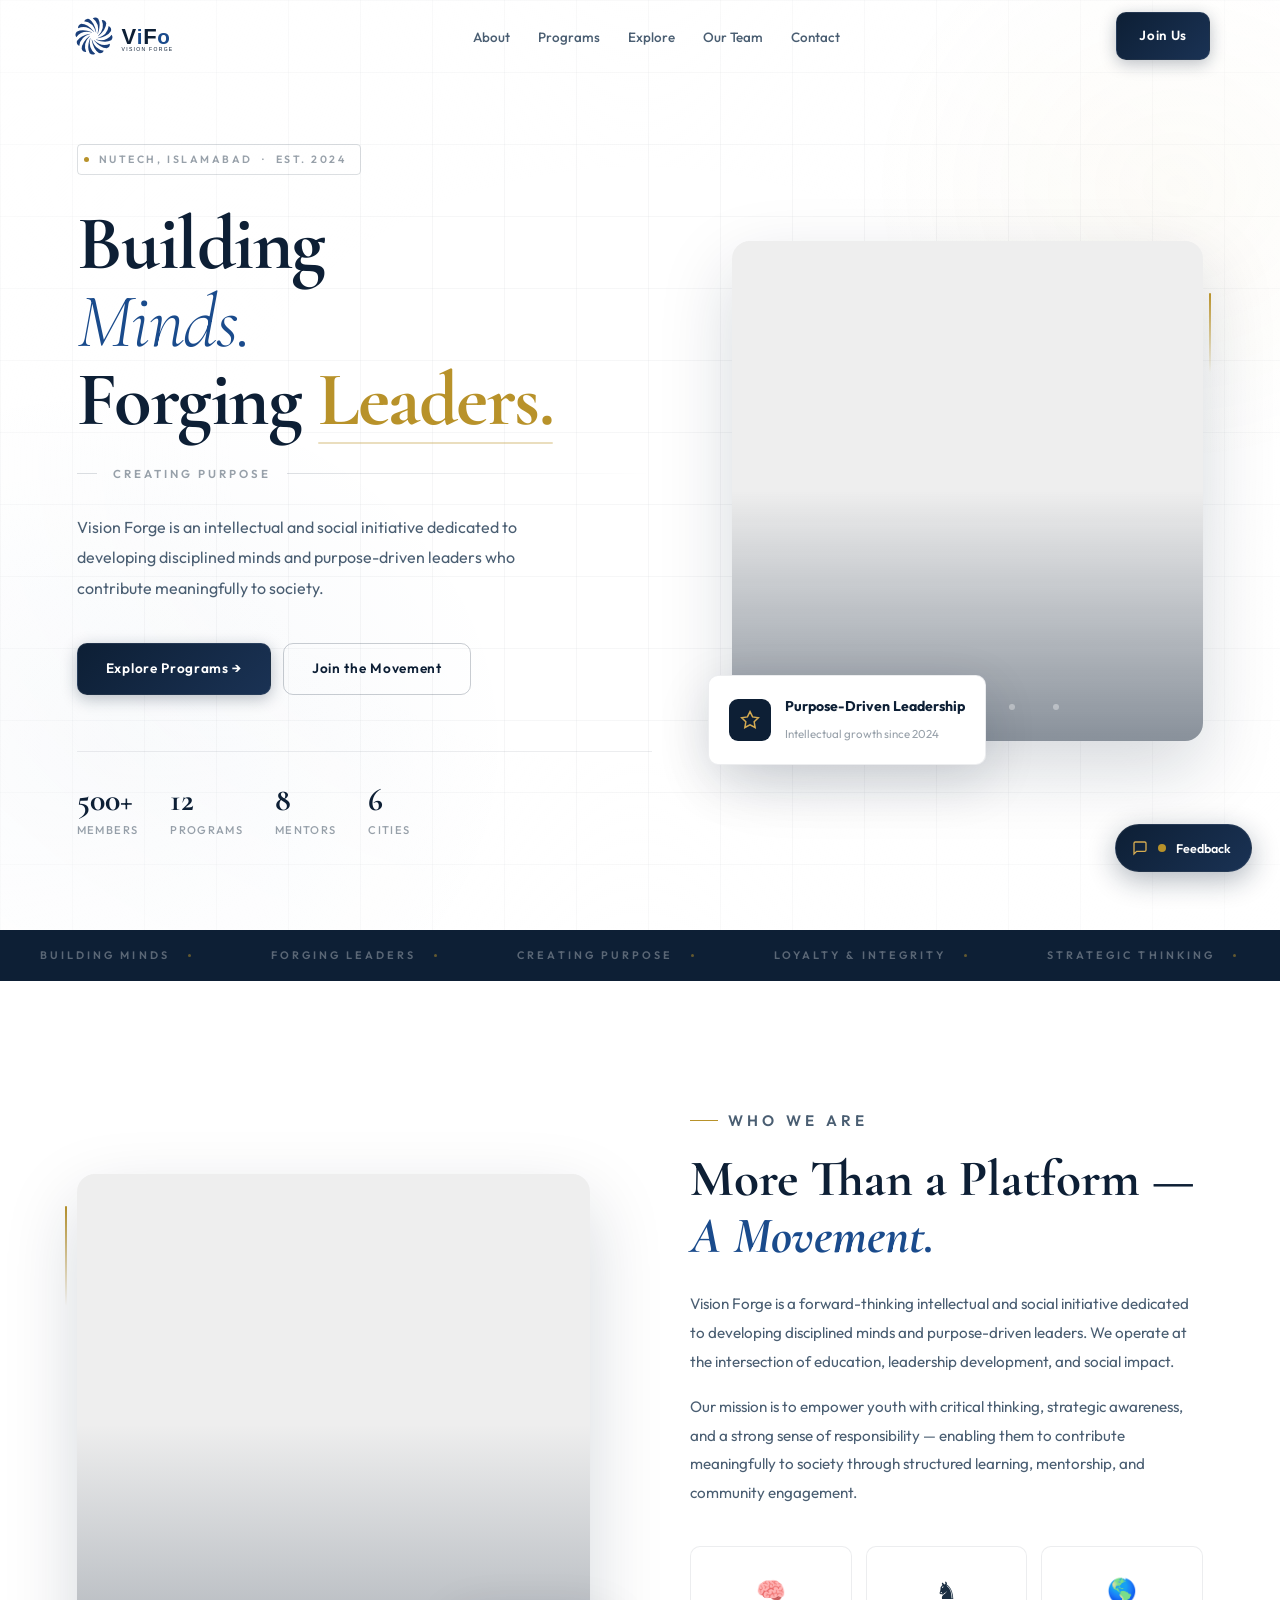
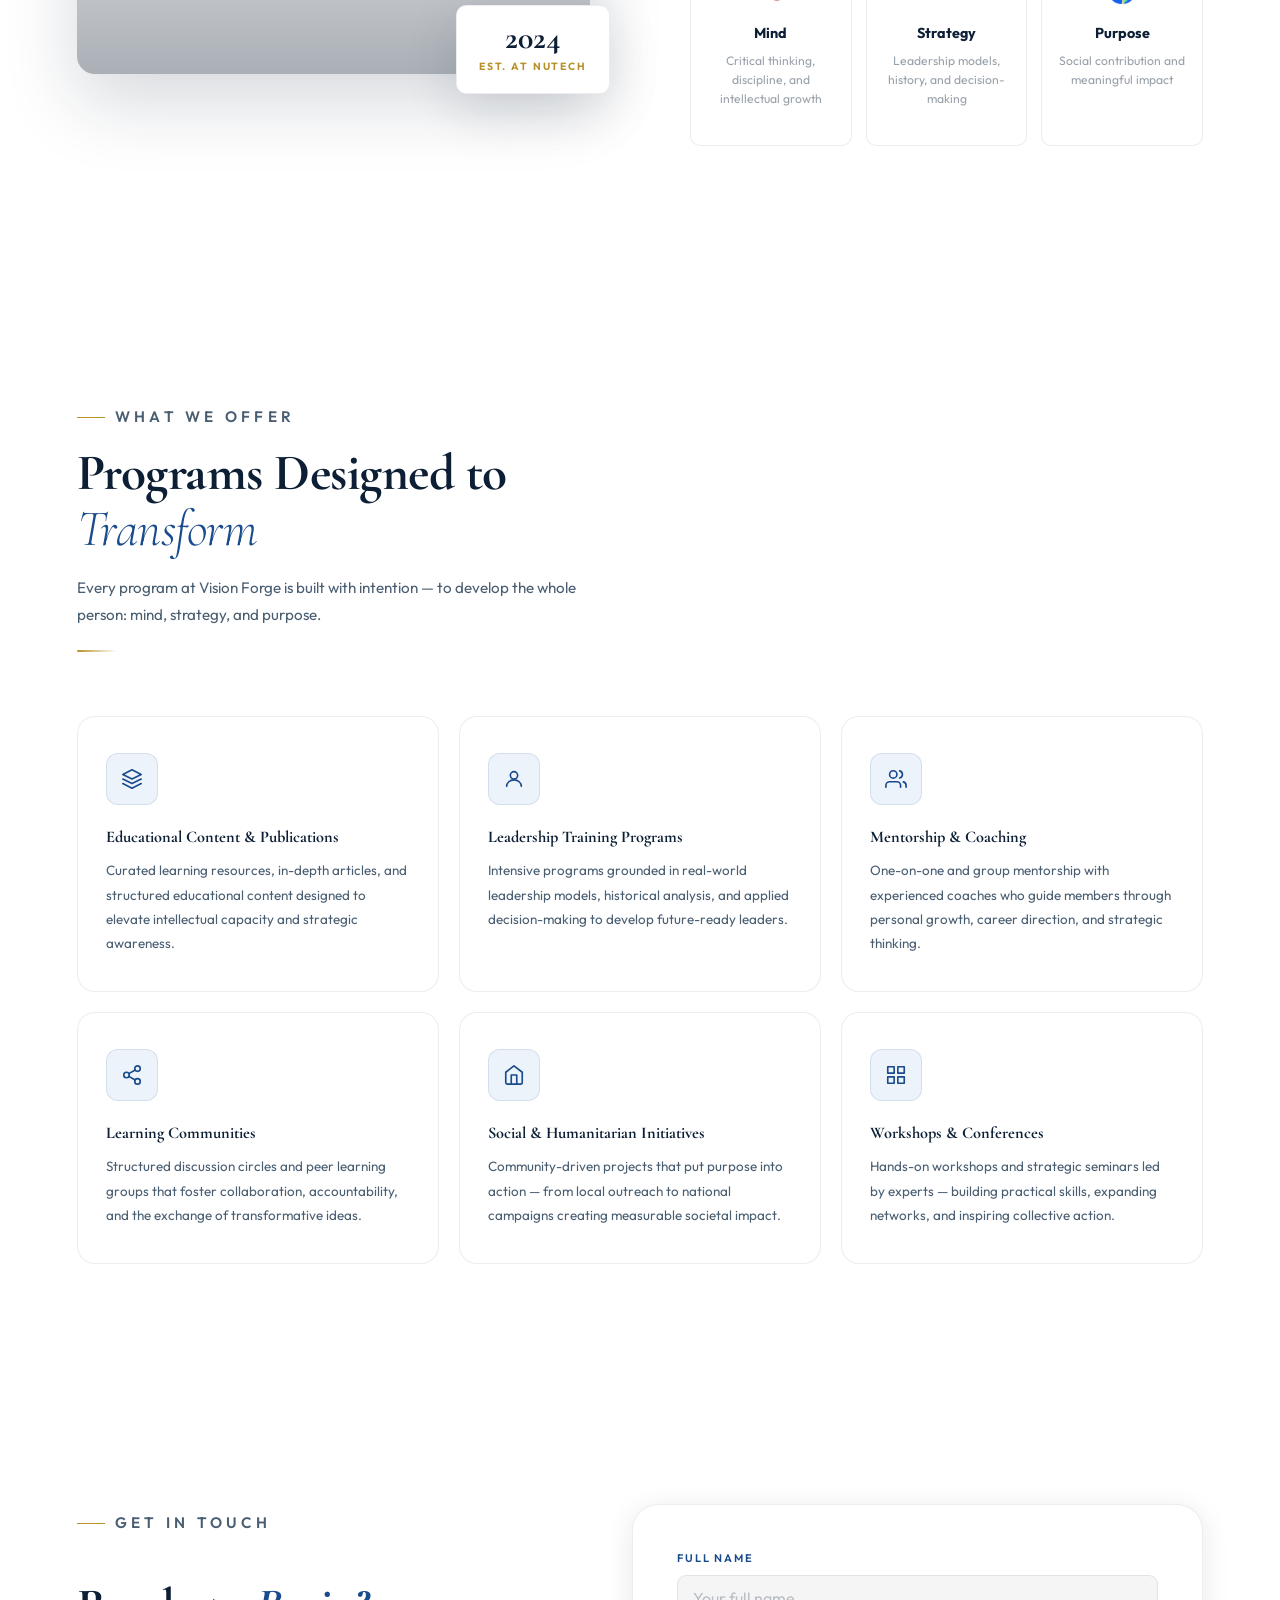
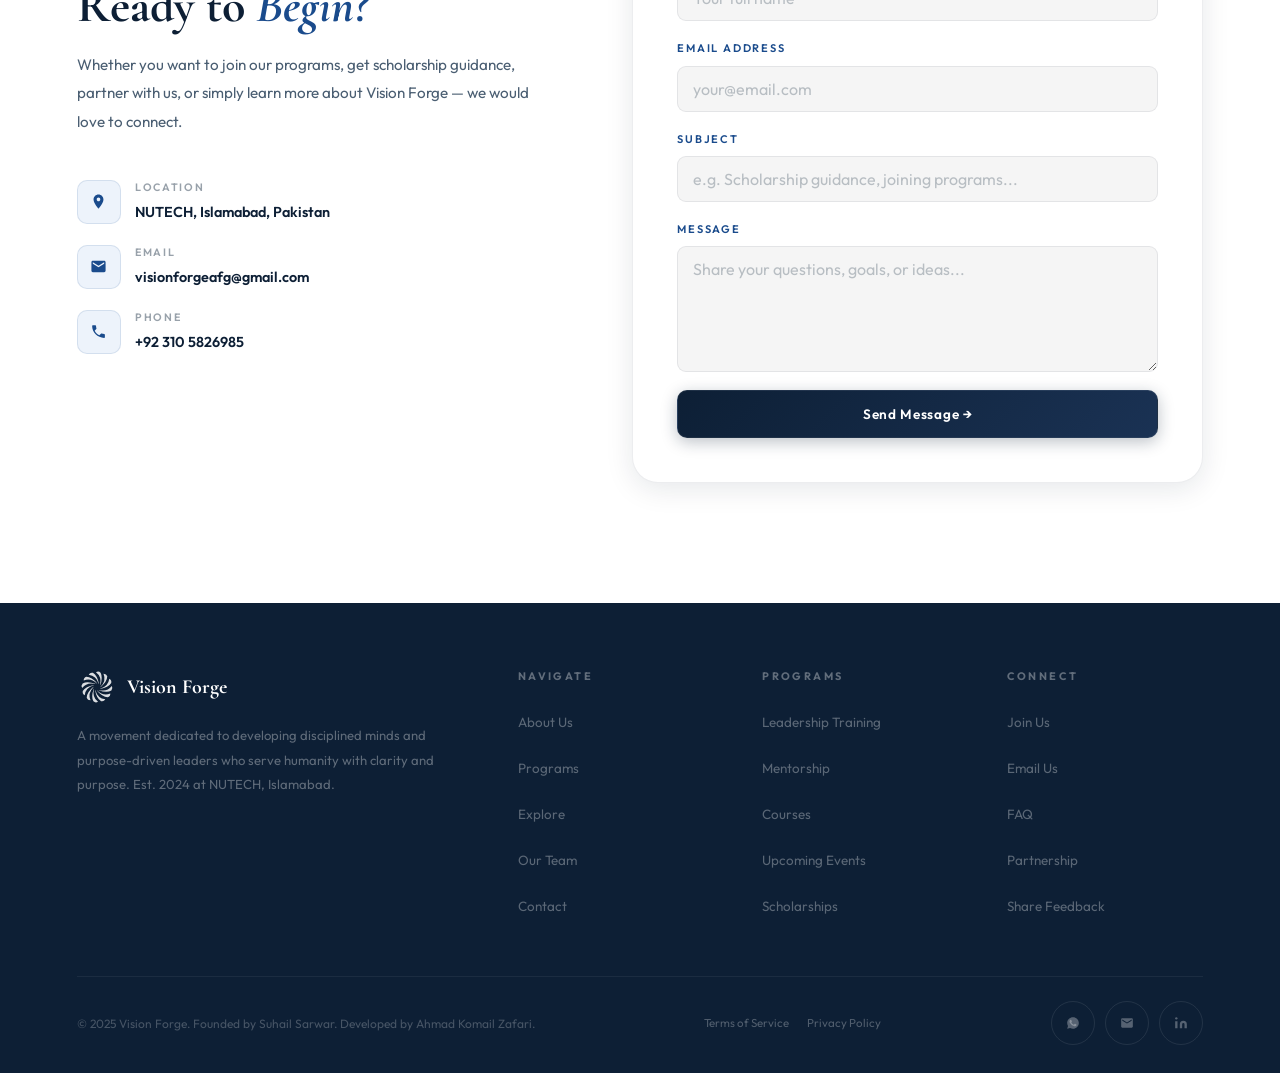
==== commit 603612ab: "Update index.html" ====
--- a/index.html
+++ b/index.html
@@ -258,7 +258,7 @@
         <p>Whether you want to join our programs, get scholarship guidance, partner with us, or simply learn more about Vision Forge &mdash; we would love to connect.</p>
         <div class="contact-details">
           <div class="c-detail"><div class="c-icon"><svg viewBox="0 0 24 24"><path d="M12 2C8.13 2 5 5.13 5 9c0 5.25 7 13 7 13s7-7.75 7-13c0-3.87-3.13-7-7-7zm0 9.5c-1.38 0-2.5-1.12-2.5-2.5s1.12-2.5 2.5-2.5 2.5 1.12 2.5 2.5-1.12 2.5-2.5 2.5z"/></svg></div><div class="c-detail-text"><span>Location</span><strong>NUTECH, Islamabad, Pakistan</strong></div></div>
-          <div class="c-detail"><div class="c-icon"><svg viewBox="0 0 24 24"><path d="M20 4H4c-1.1 0-2 .9-2 2v12c0 1.1.9 2 2 2h16c1.1 0 2-.9 2-2V6c0-1.1-.9-2-2-2zm0 4l-8 5-8-5V6l8 5 8-5v2z"/></svg></div><div class="c-detail-text"><span>Email</span><strong>msuhailserwer@gmail.com</strong></div></div>
+          <div class="c-detail"><div class="c-icon"><svg viewBox="0 0 24 24"><path d="M20 4H4c-1.1 0-2 .9-2 2v12c0 1.1.9 2 2 2h16c1.1 0 2-.9 2-2V6c0-1.1-.9-2-2-2zm0 4l-8 5-8-5V6l8 5 8-5v2z"/></svg></div><div class="c-detail-text"><span>Email</span><strong>visionforgeafg@gmail.com</strong></div></div>
           <div class="c-detail"><div class="c-icon"><svg viewBox="0 0 24 24"><path d="M6.62 10.79c1.44 2.83 3.76 5.14 6.59 6.59l2.2-2.2c.27-.27.67-.36 1.02-.24 1.12.37 2.33.57 3.57.57.55 0 1 .45 1 1V20c0 .55-.45 1-1 1-9.39 0-17-7.61-17-17 0-.55.45-1 1-1h3.5c.55 0 1 .45 1 1 0 1.25.2 2.45.57 3.57.11.35.03.74-.25 1.02l-2.2 2.2z"/></svg></div><div class="c-detail-text"><span>Phone</span><strong>+92 310 5826985</strong></div></div>
         </div>
       </div>
@@ -557,7 +557,7 @@
         <div class="tmc-photo"><img src="Images/Fatima.jpeg" alt="Fatima Maqsudy" loading="lazy" style="width:100%;height:100%;object-fit:cover;object-position:top;"/></div>
         <div class="tmc-info" style="background:#6a8258;color:#fff;">
           <div><h3 class="tmc-name" style="color:#fff;">Fatima Maqsudy</h3><p class="tmc-role" style="color:rgba(220,255,190,0.85);">Events &amp; Operations</p><p class="tmc-bio" style="color:rgba(255,255,255,0.72);">High school graduate from Herat, Afghanistan. Orchestrates impactful events and workshops that bring the Vision Forge community together for growth and collective inspiration.</p></div>
-          <div class="tmc-bottom"><div class="tmc-socials"></div><div class="tmc-sig" style="color:#fff;opacity:0.45;">Fatima</div></div>
+          <div class="tmc-bottom"><div class="tmc-socials"><a href="mailto:fatimamaqsoudi2005@gmail.com" class="tmc-sl" style="color:#fff;">Email</a></div><div class="tmc-sig" style="color:#fff;opacity:0.45;">Fatima</div></div>
         </div>
       </div>
       <div class="tmc">
@@ -617,7 +617,7 @@
       <h2>4. Intellectual Property</h2><p>All content produced by Vision Forge is the intellectual property of Vision Forge and its contributors. You may not reproduce or distribute content without explicit written consent.</p>
       <h2>5. Scholarship Guidance Disclaimer</h2><p>Vision Forge provides scholarship guidance as an informational and advisory service only. We do not award scholarships or guarantee admissions. Applicants are responsible for confirming details directly with relevant institutions.</p>
       <h2>6. Limitation of Liability</h2><p>Vision Forge and its team members shall not be liable for any indirect, incidental, or consequential damages arising from your use of our Services.</p>
-      <h2>7. Contact</h2><p>Questions? Contact us at <a href="mailto:msuhailserwer@gmail.com">msuhailserwer@gmail.com</a> or at NUTECH, Islamabad, Pakistan.</p>
+      <h2>7. Contact</h2><p>Questions? Contact us at <a href="mailto:visionforgeafg@gmail.com">visionforgeafg@gmail.com</a> or at NUTECH, Islamabad, Pakistan.</p>
     </div></div>
   </div>
 </div>
@@ -640,9 +640,9 @@
       <h2>1. Information We Collect</h2><p>We collect information you provide directly &mdash; name, email, phone number, and institution when you join &mdash; as well as contact form submissions, feedback, and event registrations.</p>
       <h2>2. How We Use Your Information</h2><p>We use your information to provide and improve our Services, respond to enquiries, and send communications about events and programs with your consent.</p>
       <h2>3. How We Share Your Information</h2><p>Vision Forge does not sell, rent, or trade your personal data. We may share information only with your consent or when required by applicable law.</p>
-      <h2>4. Your Rights</h2><p>You have the right to access, correct, or delete the personal data we hold about you. Contact us at <a href="mailto:msuhailserwer@gmail.com">msuhailserwer@gmail.com</a> to exercise these rights.</p>
+      <h2>4. Your Rights</h2><p>You have the right to access, correct, or delete the personal data we hold about you. Contact us at <a href="mailto:visionforgeafg@gmail.com">visionforgeafg@gmail.com</a> to exercise these rights.</p>
       <h2>5. Security</h2><p>We implement appropriate technical and organisational measures to protect your personal data.</p>
-      <h2>6. Contact</h2><p><strong>Vision Forge</strong> &mdash; NUTECH, Islamabad<br>Email: <a href="mailto:msuhailserwer@gmail.com">msuhailserwer@gmail.com</a> &middot; Phone: +92 310 5826985</p>
+      <h2>6. Contact</h2><p><strong>Vision Forge</strong> &mdash; NUTECH, Islamabad<br>Email: <a href="mailto:visionforgeafg@gmail.com">visionforgeafg@gmail.com</a> &middot; Phone: +92 310 5826985</p>
     </div></div>
   </div>
 </div>
@@ -672,7 +672,7 @@
       </ul></div>
       <div class="footer-col"><h4>Connect</h4><ul>
         <li><a href="login.html">Join Us</a></li>
-        <li><a href="mailto:msuhailserwer@gmail.com">Email Us</a></li>
+        <li><a href="mailto:visionforgeafg@gmail.com">Email Us</a></li>
         <li><a href="#" data-page="explore" data-anchor="faq">FAQ</a></li>
         <li><a href="#" data-page="home" data-anchor="contact">Partnership</a></li>
         <li><a href="#" id="openFeedbackFooter">Share Feedback</a></li>
@@ -686,7 +686,7 @@
       </div>
       <div class="footer-socials">
         <a href="https://wa.me/923105826985" aria-label="WhatsApp" target="_blank" rel="noopener"><svg viewBox="0 0 24 24"><path d="M17.472 14.382c-.297-.149-1.758-.867-2.03-.967-.273-.099-.471-.148-.67.15-.197.297-.767.966-.94 1.164-.173.199-.347.223-.644.075-.297-.15-1.255-.463-2.39-1.475-.883-.788-1.48-1.761-1.653-2.059-.173-.297-.018-.458.13-.606.134-.133.298-.347.446-.52.149-.174.198-.298.298-.497.099-.198.05-.371-.025-.52-.075-.149-.669-1.612-.916-2.207-.242-.579-.487-.5-.669-.51-.173-.008-.371-.01-.57-.01-.198 0-.52.074-.792.372-.272.297-1.04 1.016-1.04 2.479 0 1.462 1.065 2.875 1.213 3.074.149.198 2.096 3.2 5.077 4.487.709.306 1.262.489 1.694.625.712.227 1.36.195 1.871.118.571-.085 1.758-.719 2.006-1.413.248-.694.248-1.289.173-1.413-.074-.124-.272-.198-.57-.347z"/><path d="M12 2C6.477 2 2 6.477 2 12c0 1.89.524 3.655 1.435 5.163L2 22l4.956-1.41A9.954 9.954 0 0012 22c5.523 0 10-4.477 10-10S17.523 2 12 2z"/></svg></a>
-        <a href="mailto:msuhailserwer@gmail.com" aria-label="Email"><svg viewBox="0 0 24 24"><path d="M20 4H4c-1.1 0-2 .9-2 2v12c0 1.1.9 2 2 2h16c1.1 0 2-.9 2-2V6c0-1.1-.9-2-2-2zm0 4l-8 5-8-5V6l8 5 8-5v2z"/></svg></a>
+        <a href="mailto:visionforgeafg@gmail.com" aria-label="Email"><svg viewBox="0 0 24 24"><path d="M20 4H4c-1.1 0-2 .9-2 2v12c0 1.1.9 2 2 2h16c1.1 0 2-.9 2-2V6c0-1.1-.9-2-2-2zm0 4l-8 5-8-5V6l8 5 8-5v2z"/></svg></a>
         <a href="#" aria-label="LinkedIn"><svg viewBox="0 0 24 24"><path d="M16 8a6 6 0 016 6v7h-4v-7a2 2 0 00-2-2 2 2 0 00-2 2v7h-4v-7a6 6 0 016-6zM2 9h4v12H2z"/><circle cx="4" cy="4" r="2"/></svg></a>
       </div>
     </div>
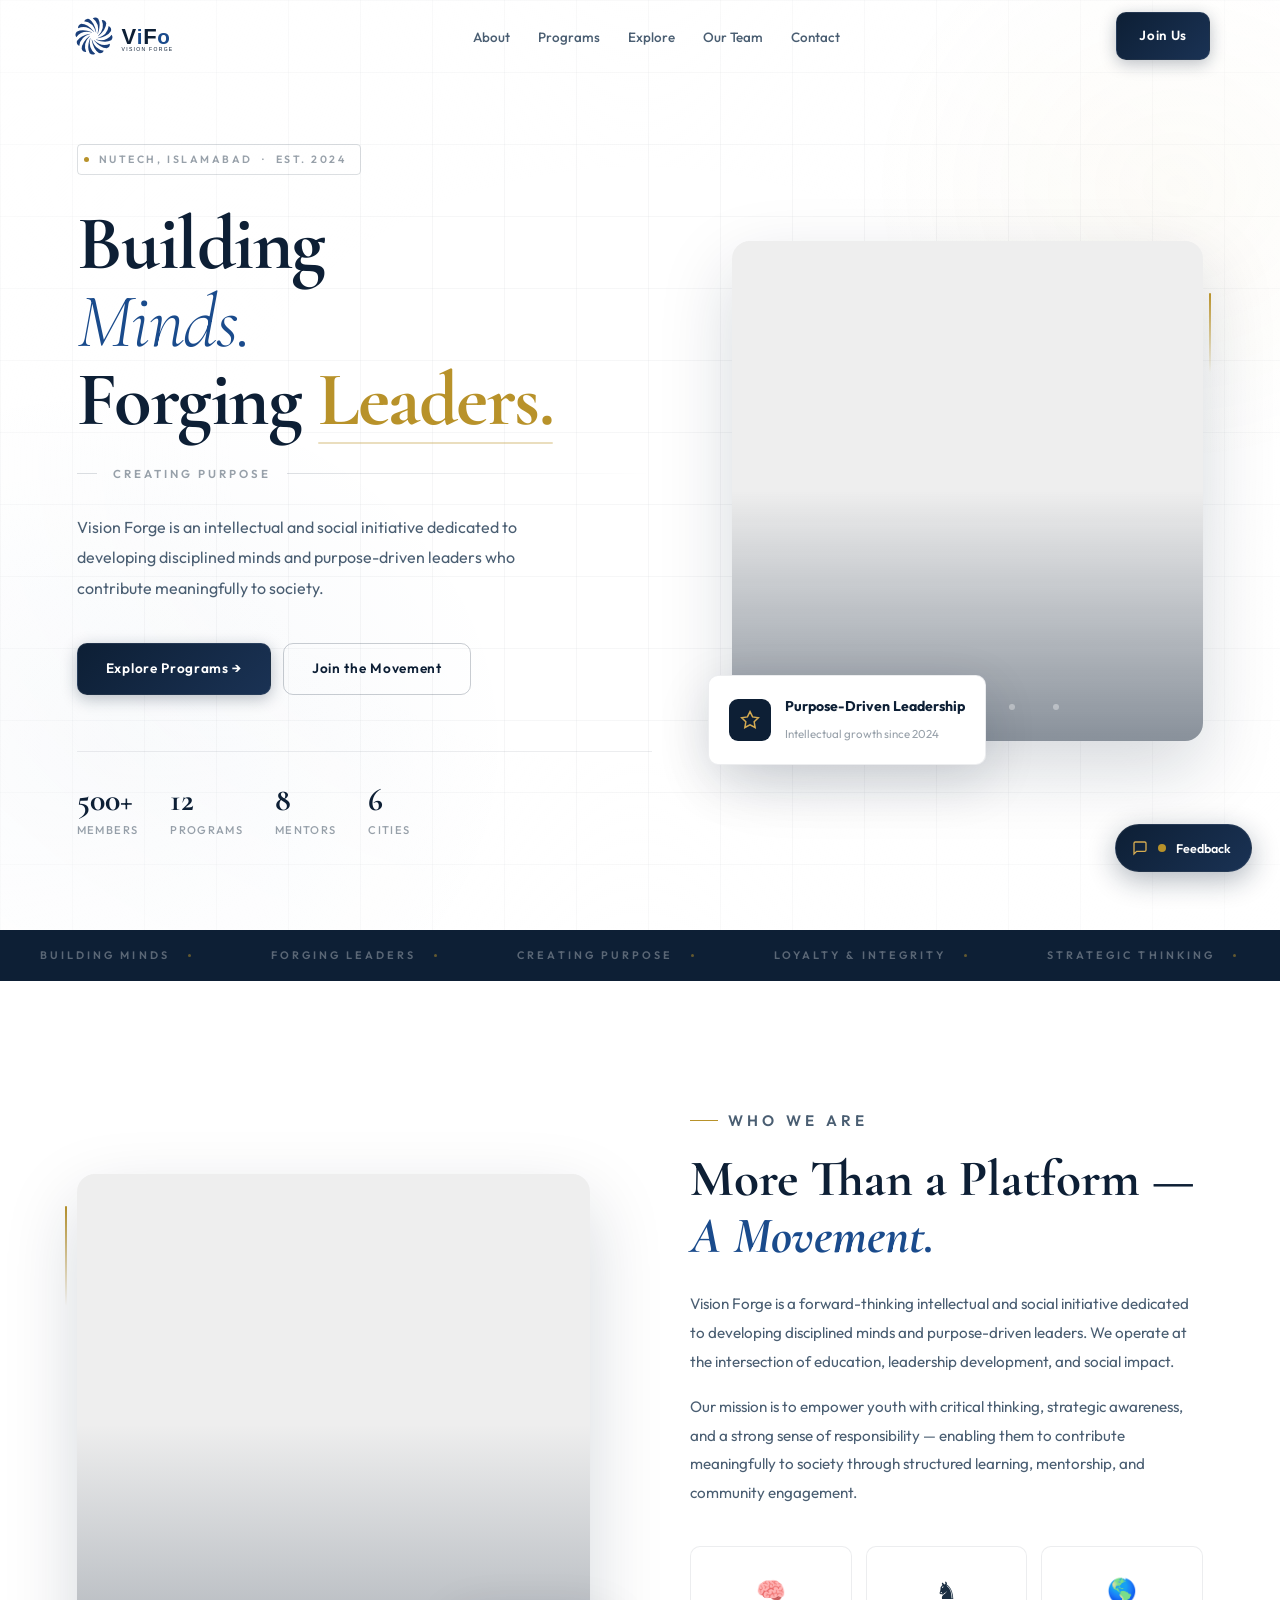
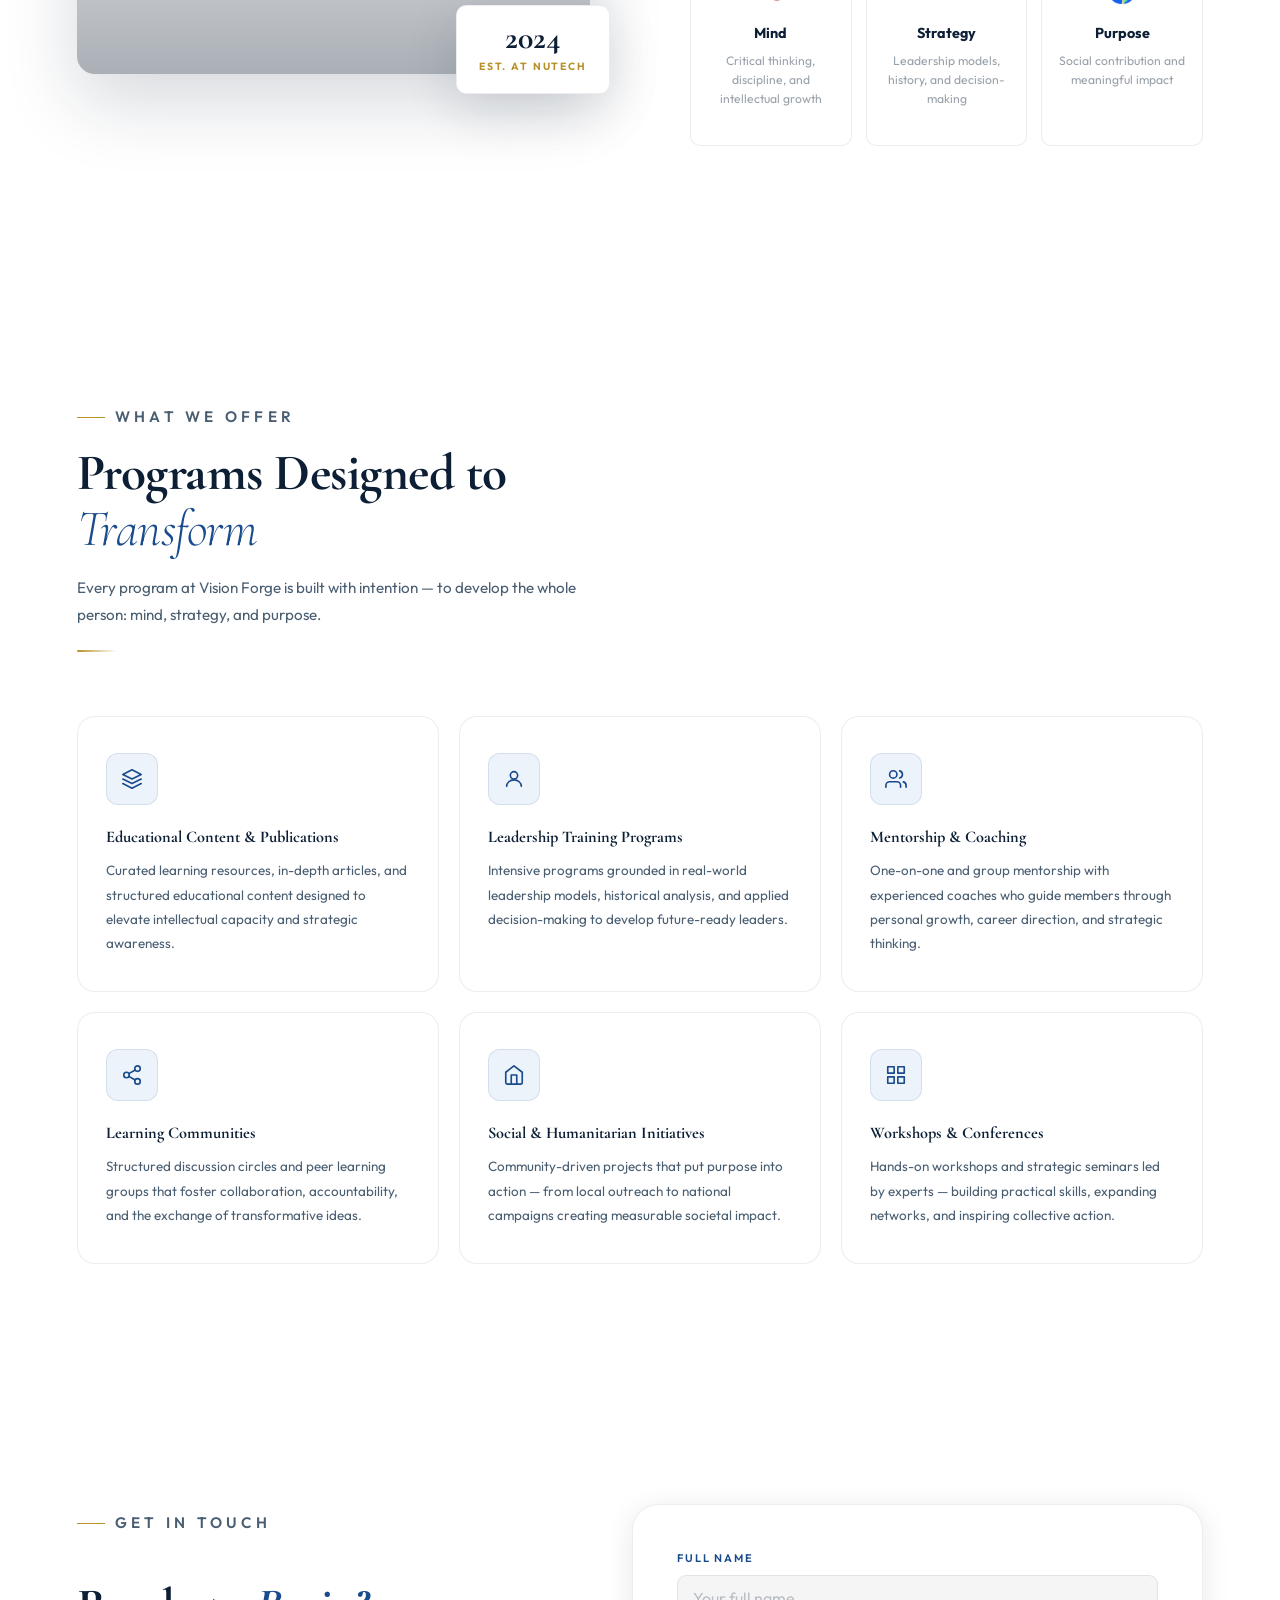
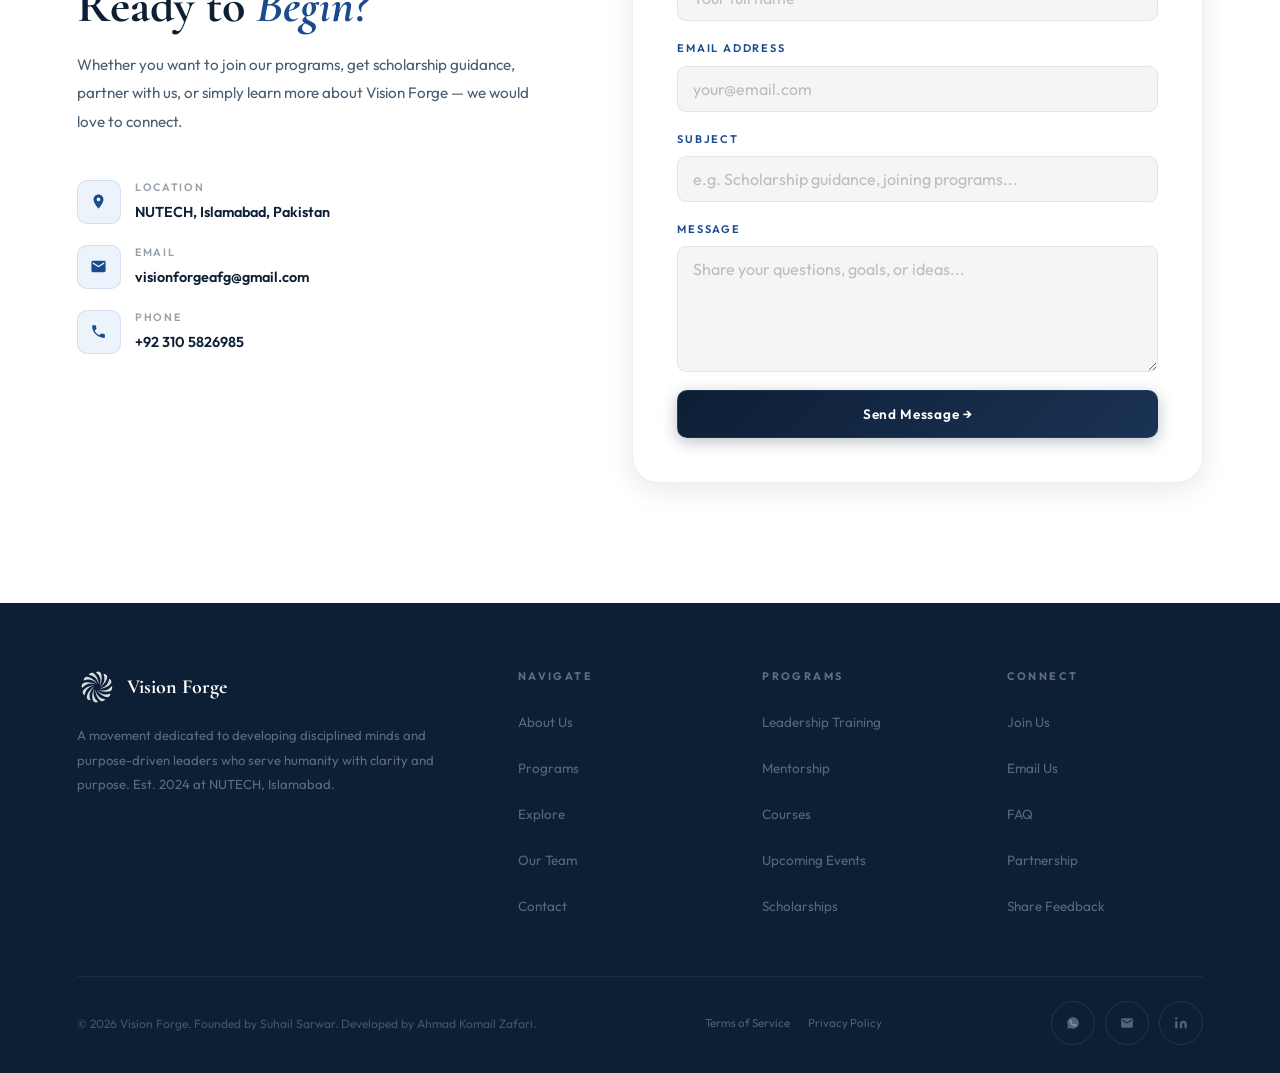
==== commit f377e7b1: "Update index.html" ====
--- a/index.html
+++ b/index.html
@@ -679,7 +679,7 @@
       </ul></div>
     </div>
     <div class="footer-bottom">
-      <p>&copy; 2025 Vision Forge. Founded by Suhail Sarwar. Developed by Ahmad Komail Zafari.</p>
+      <p>&copy; 2026 Vision Forge. Founded by Suhail Sarwar. Developed by Ahmad Komail Zafari.</p>
       <div class="footer-bottom-links">
         <a href="#" data-page="terms">Terms of Service</a>
         <a href="#" data-page="privacy">Privacy Policy</a>
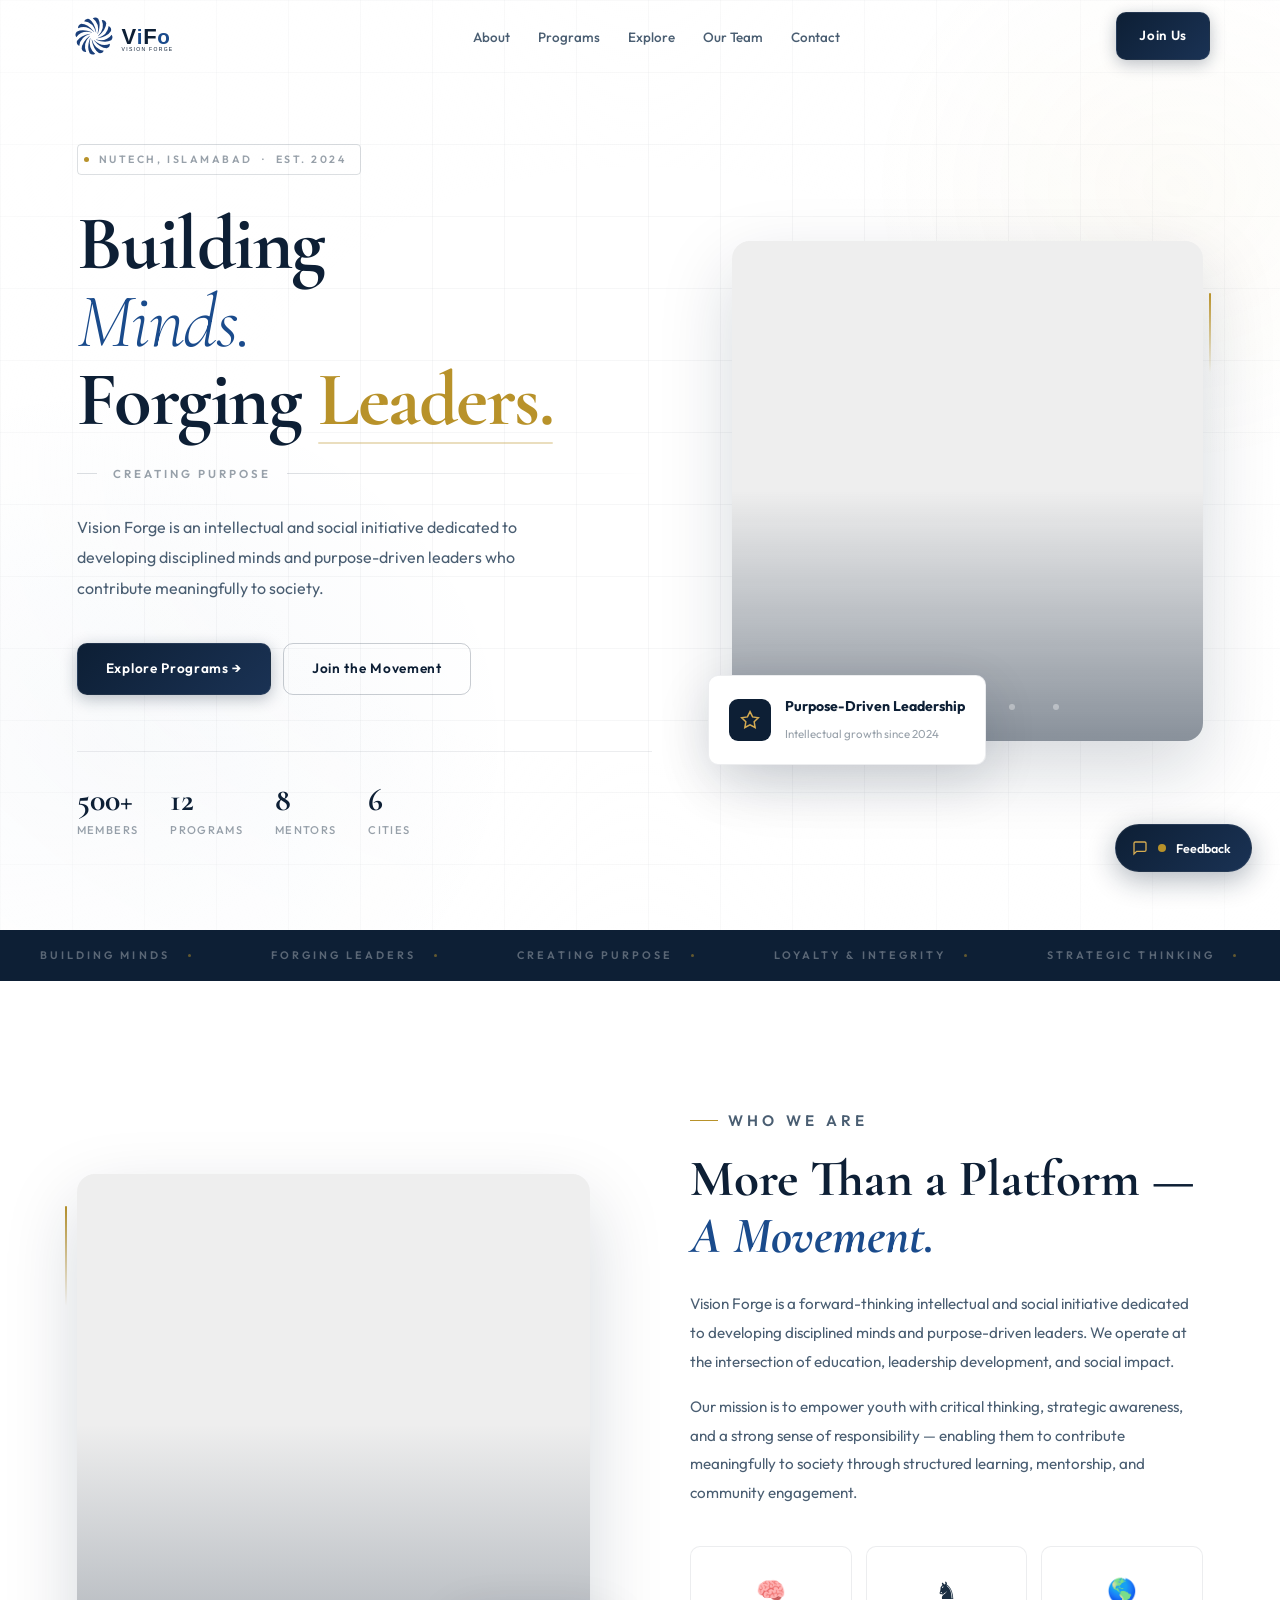
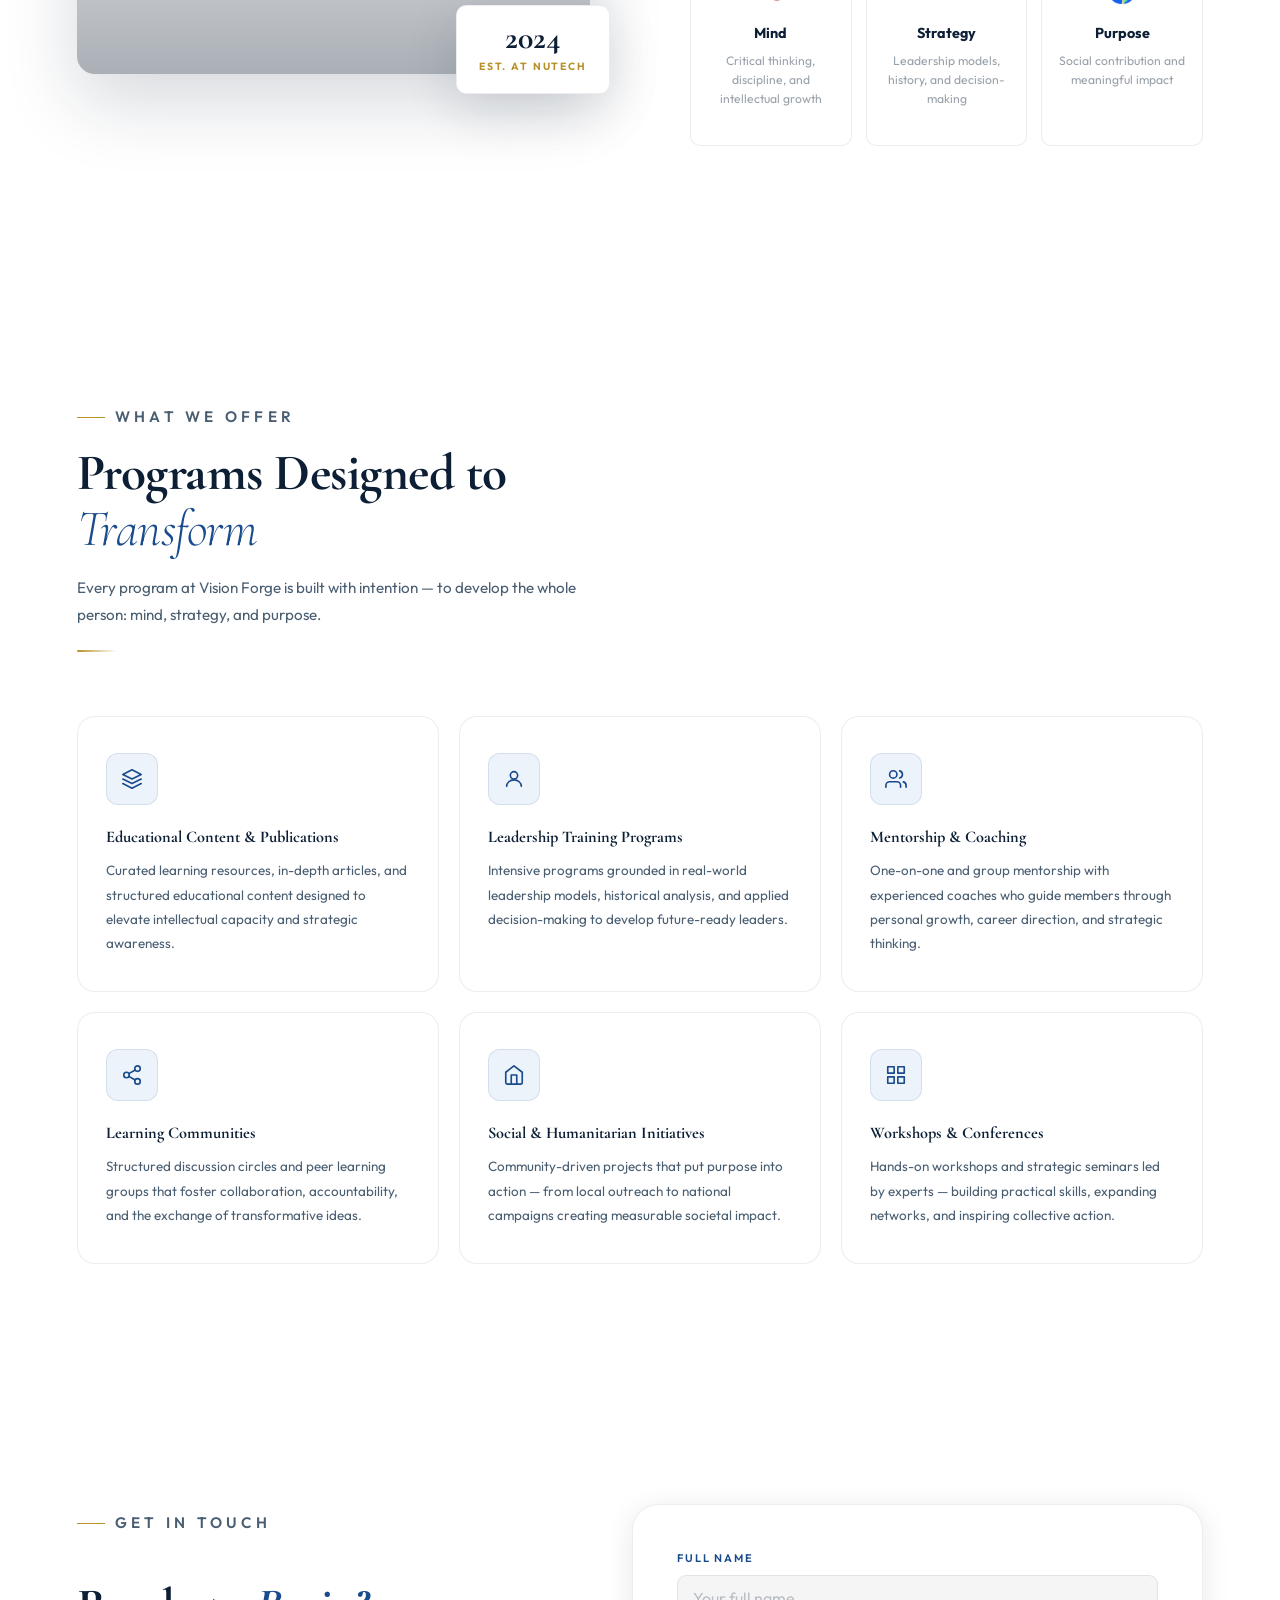
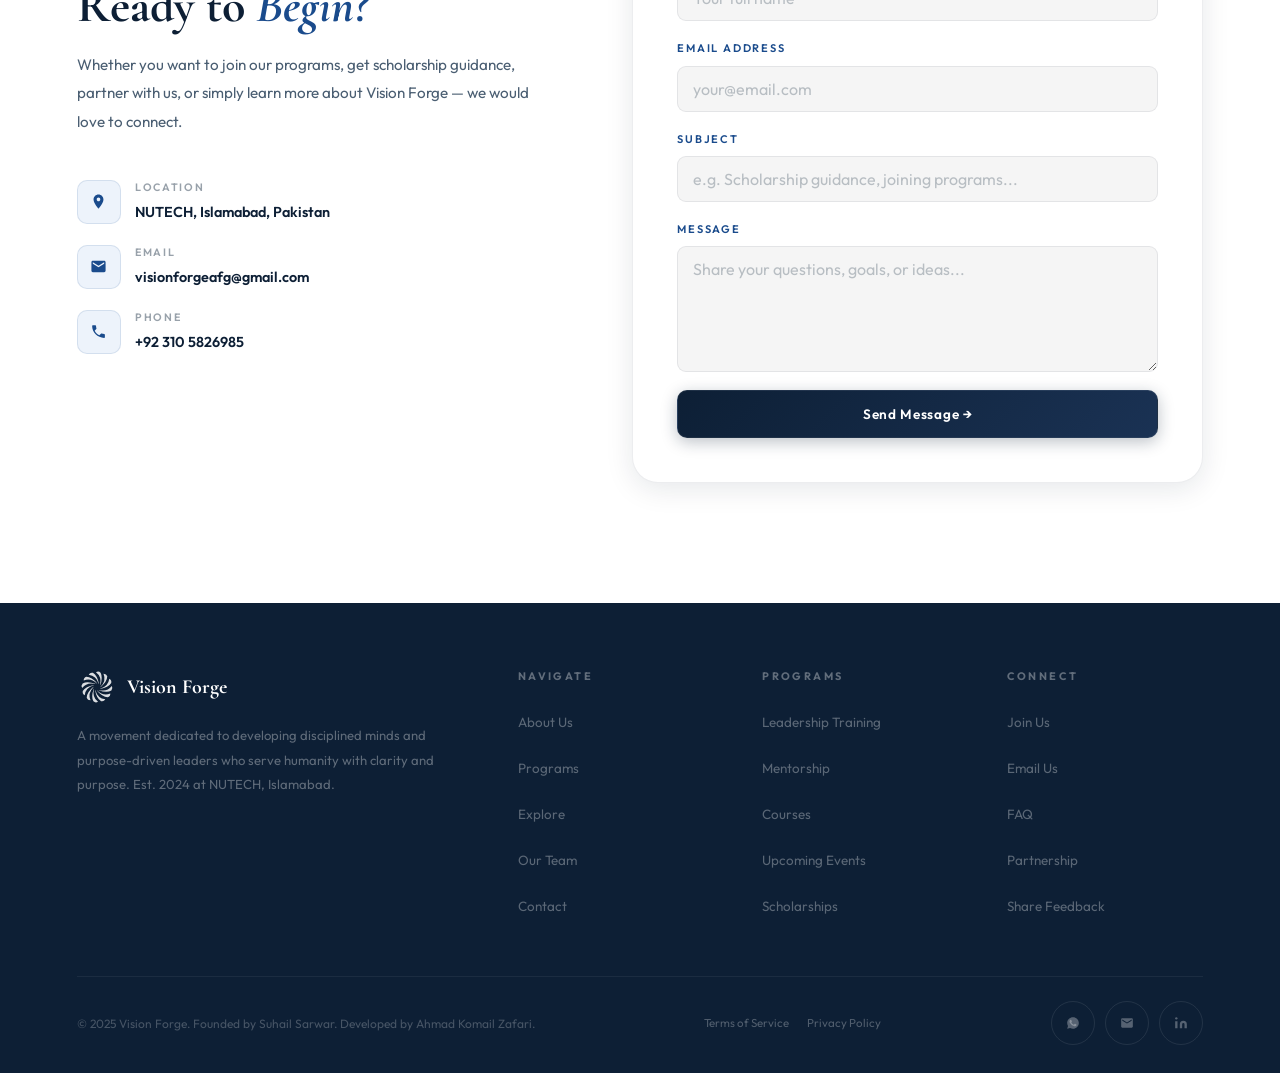
==== commit 52d535d4: "Update index.html" ====
--- a/index.html
+++ b/index.html
@@ -515,14 +515,14 @@
         <div class="tmc-photo"><img src="Images/Suhail.jpeg" alt="Suhail Sarwar" loading="lazy"/></div>
         <div class="tmc-info" style="background:#e8d5a0;color:#1a1200;">
           <div><div class="tmc-badge" style="color:#7a5800;border-color:#7a5800;">&#11088; Founder</div><h3 class="tmc-name" style="color:#1a1200;">Suhail Sarwar</h3><p class="tmc-role" style="color:#8a6a00;">Founder &amp; President</p><p class="tmc-bio" style="color:#3a2800;">Visionary founder of Vision Forge, dedicated to building Pakistan's next generation of disciplined, purpose-driven leaders from the ground up.</p></div>
-          <div class="tmc-bottom"><div class="tmc-socials"><a href="mailto:msuhailserwer@gmail.com" class="tmc-sl" style="color:#1a1200;">Email</a><a href="#" class="tmc-sl" style="color:#1a1200;">LinkedIn</a><a href="#" class="tmc-sl" style="color:#1a1200;">Twitter</a></div><div class="tmc-sig" style="color:#1a1200;">Suhail</div></div>
+          <div class="tmc-bottom"><div class="tmc-socials"><a href="mailto:msuhailserwer@gmail.com" class="tmc-sl" style="color:#1a1200;">Email</a><a href="#" class="tmc-sl" style="color:#1a1200;">LinkedIn</a></div><div class="tmc-sig" style="color:#1a1200;">Suhail</div></div>
         </div>
       </div>
       <div class="tmc">
         <div class="tmc-photo"><img src="Images/Komail.jpg" alt="Ahmad Komail Zafari" loading="lazy" crossorigin="anonymous"/></div>
         <div class="tmc-info" style="background:#1e1e2e;color:#fff;">
           <div><div class="tmc-badge" style="color:#d4ab52;border-color:#d4ab52;">&#9000; Developer</div><h3 class="tmc-name" style="color:#fff;">Ahmad Komail<br>Zafari</h3><p class="tmc-role" style="color:#7c9ef7;">Lead Web Developer</p><p class="tmc-bio" style="color:rgba(255,255,255,0.72);">Architects and develops Vision Forge's digital ecosystem &mdash; building polished, high-performance interfaces that bring the movement's mission to life.</p></div>
-          <div class="tmc-bottom"><div class="tmc-socials"><a href="#" class="tmc-sl" style="color:#fff;">GitHub</a><a href="#" class="tmc-sl" style="color:#fff;">LinkedIn</a></div><div class="tmc-sig" style="color:#7c9ef7;opacity:0.7;">Ahmad</div></div>
+          <div class="tmc-bottom"><div class="tmc-socials"><a href="#" class="tmc-sl" style="color:#fff;">GitHub</a><a href="mailto:zafarikomail@gmail.com" class="tmc-sl" style="color:#fff;">Email</a></div><div class="tmc-sig" style="color:#7c9ef7;opacity:0.7;">Ahmad</div></div>
         </div>
       </div>
       <div class="tmc">
@@ -557,7 +557,7 @@
         <div class="tmc-photo"><img src="Images/Fatima.jpeg" alt="Fatima Maqsudy" loading="lazy" style="width:100%;height:100%;object-fit:cover;object-position:top;"/></div>
         <div class="tmc-info" style="background:#6a8258;color:#fff;">
           <div><h3 class="tmc-name" style="color:#fff;">Fatima Maqsudy</h3><p class="tmc-role" style="color:rgba(220,255,190,0.85);">Events &amp; Operations</p><p class="tmc-bio" style="color:rgba(255,255,255,0.72);">High school graduate from Herat, Afghanistan. Orchestrates impactful events and workshops that bring the Vision Forge community together for growth and collective inspiration.</p></div>
-          <div class="tmc-bottom"><div class="tmc-socials"><a href="mailto:fatimamaqsoudi2005@gmail.com" class="tmc-sl" style="color:#fff;">Email</a></div><div class="tmc-sig" style="color:#fff;opacity:0.45;">Fatima</div></div>
+          <div class="tmc-bottom"><div class="tmc-socials"><a href="mailto:fatimamaqsoudi2005@gmail.com" class="tmc-sl" style="color:#fff;">Email</a><a href="https://www.linkedin.com/in/fatima-maqsudy?utm_source=share_via&utm_content=profile&utm_medium=member_android" target="_blank" rel="noopener" class="tmc-sl" style="color:#fff;">LinkedIn</a></div><div class="tmc-sig" style="color:#fff;opacity:0.45;">Fatima</div></div>
         </div>
       </div>
       <div class="tmc">
@@ -679,7 +679,7 @@
       </ul></div>
     </div>
     <div class="footer-bottom">
-      <p>&copy; 2026 Vision Forge. Founded by Suhail Sarwar. Developed by Ahmad Komail Zafari.</p>
+      <p>&copy; 2025 Vision Forge. Founded by Suhail Sarwar. Developed by Ahmad Komail Zafari.</p>
       <div class="footer-bottom-links">
         <a href="#" data-page="terms">Terms of Service</a>
         <a href="#" data-page="privacy">Privacy Policy</a>
